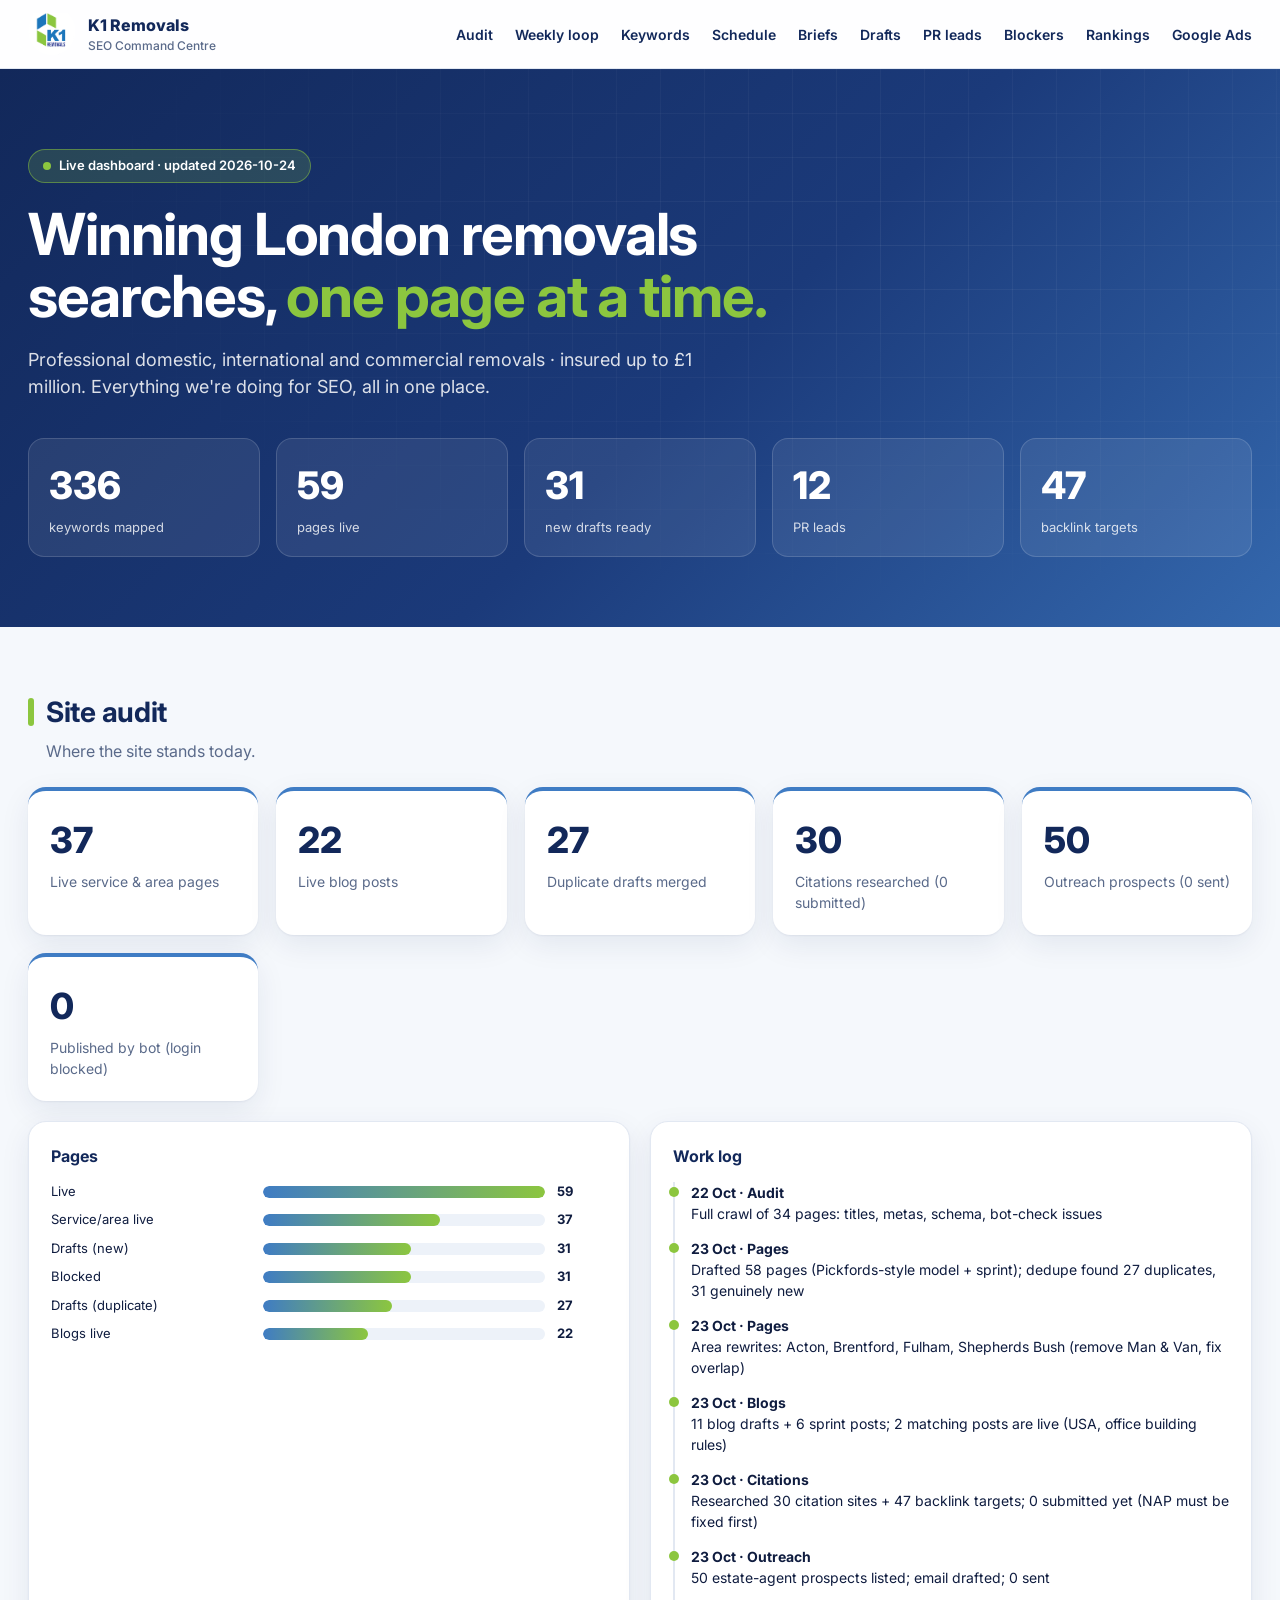
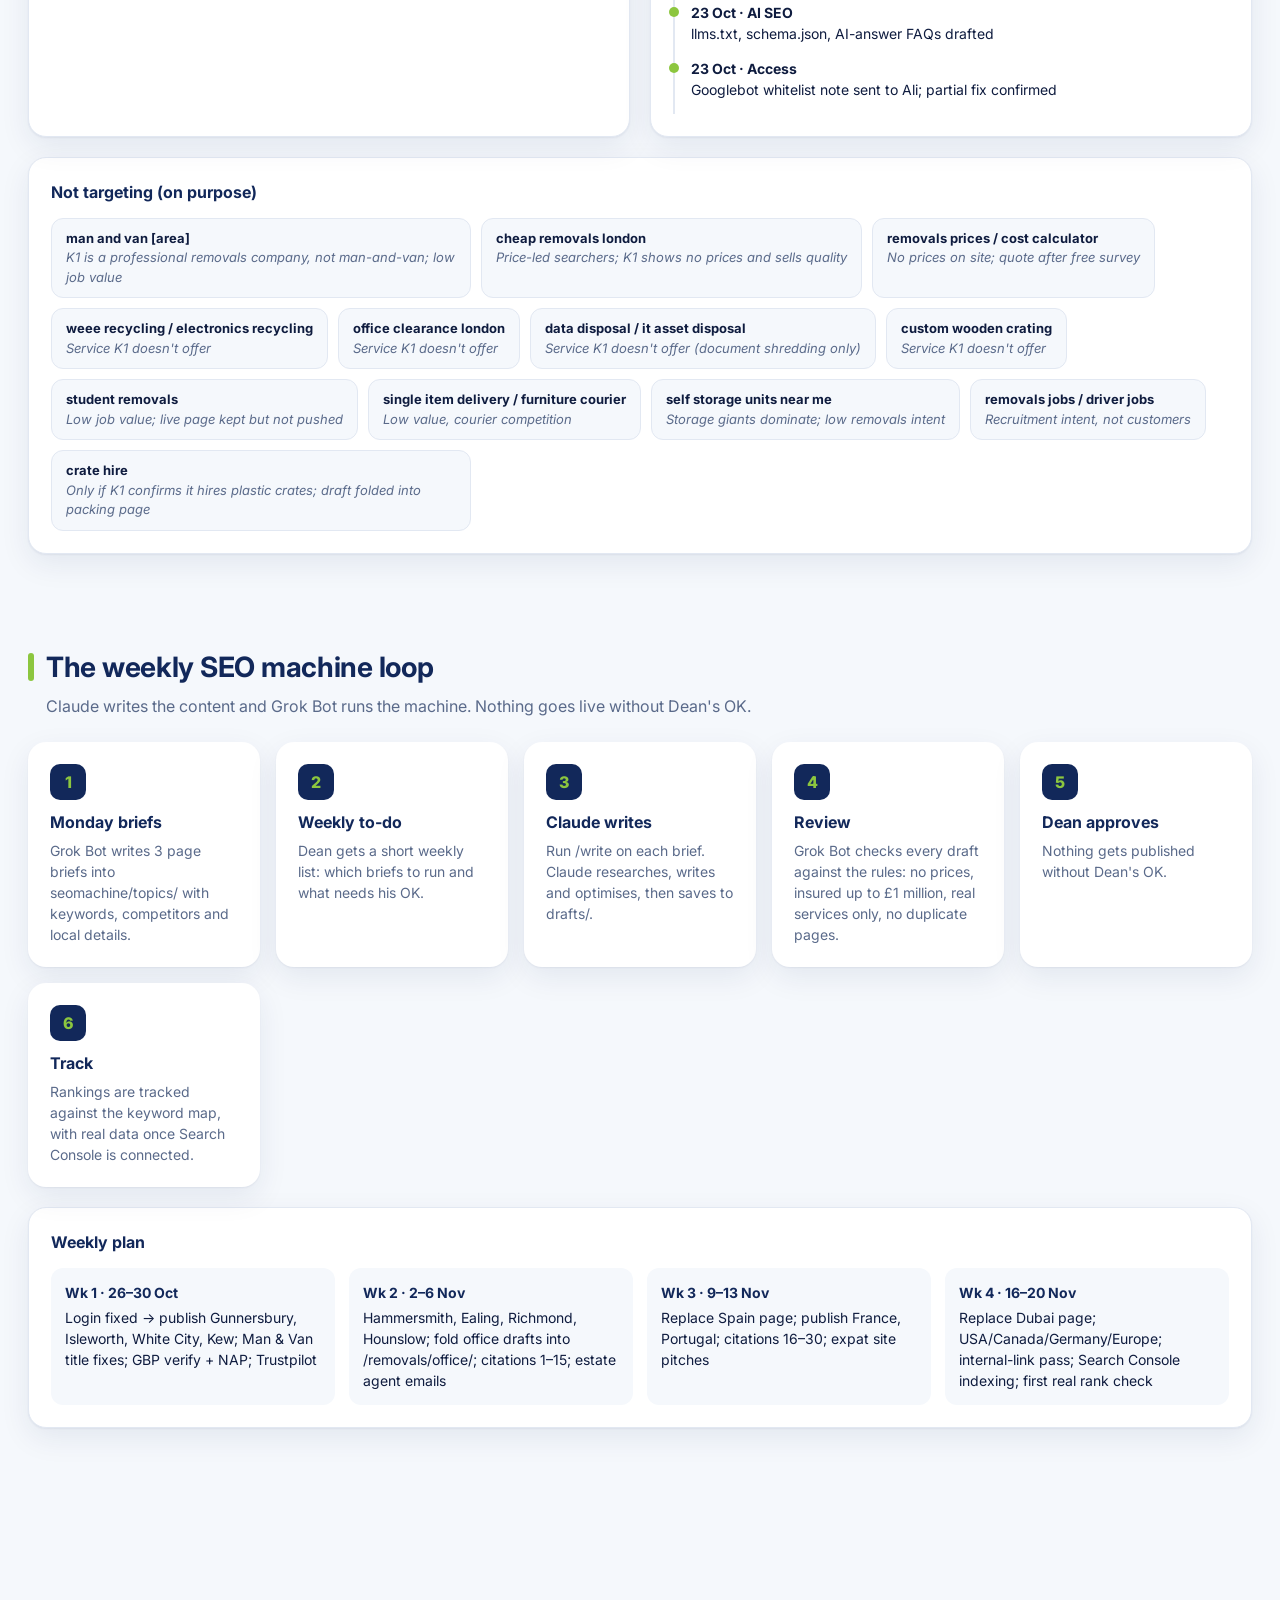
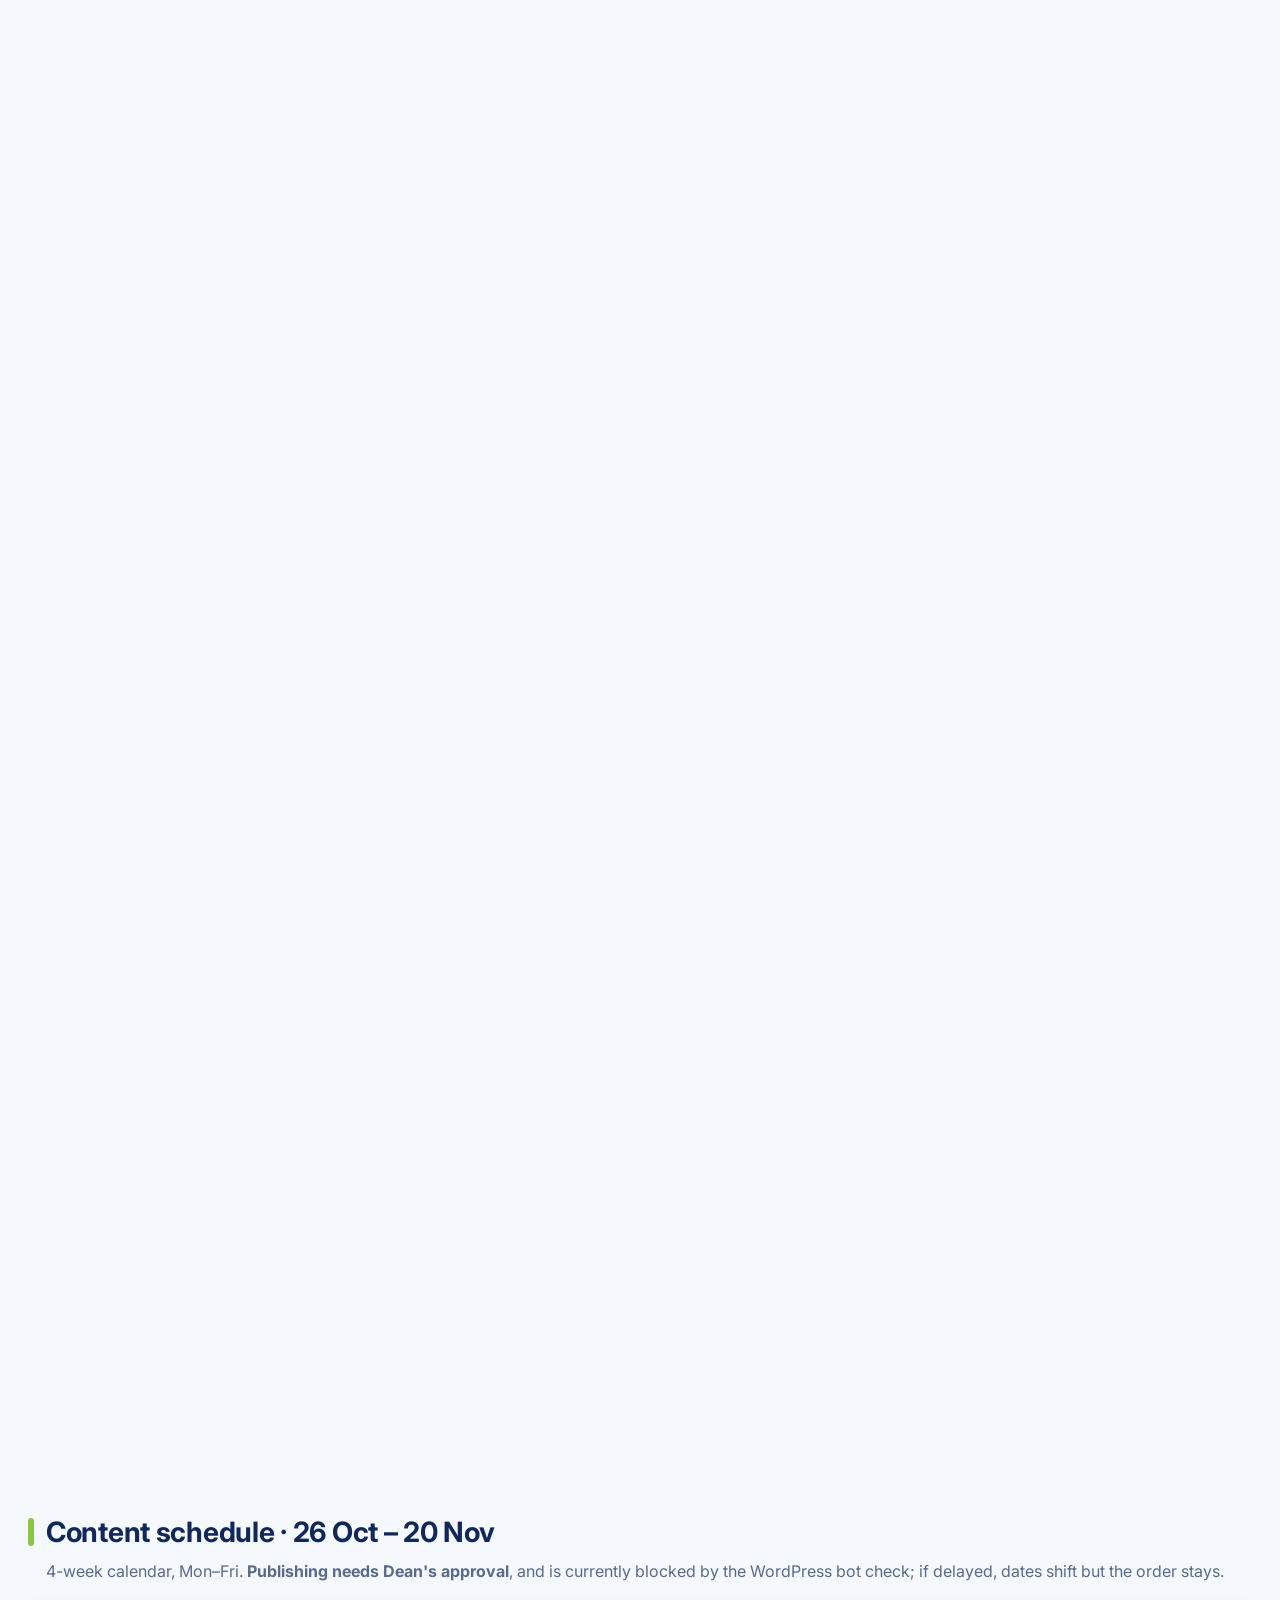
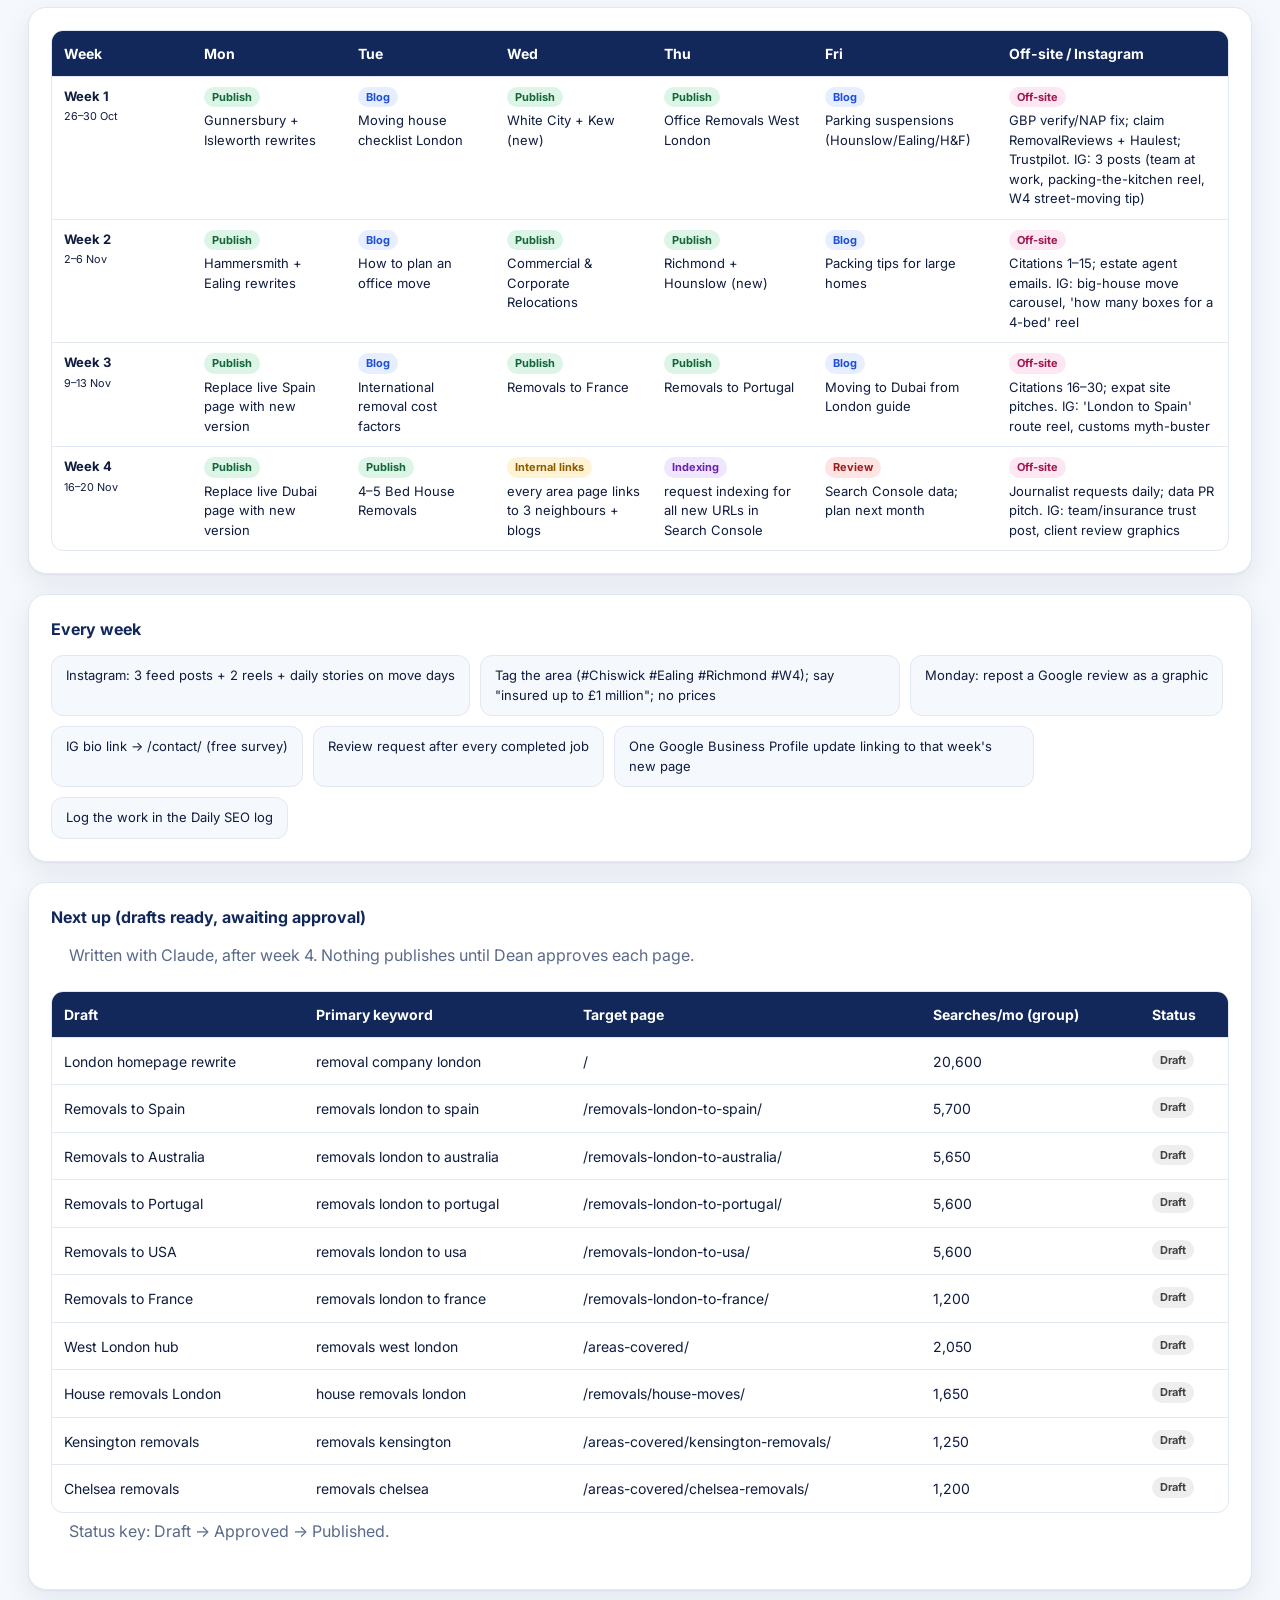
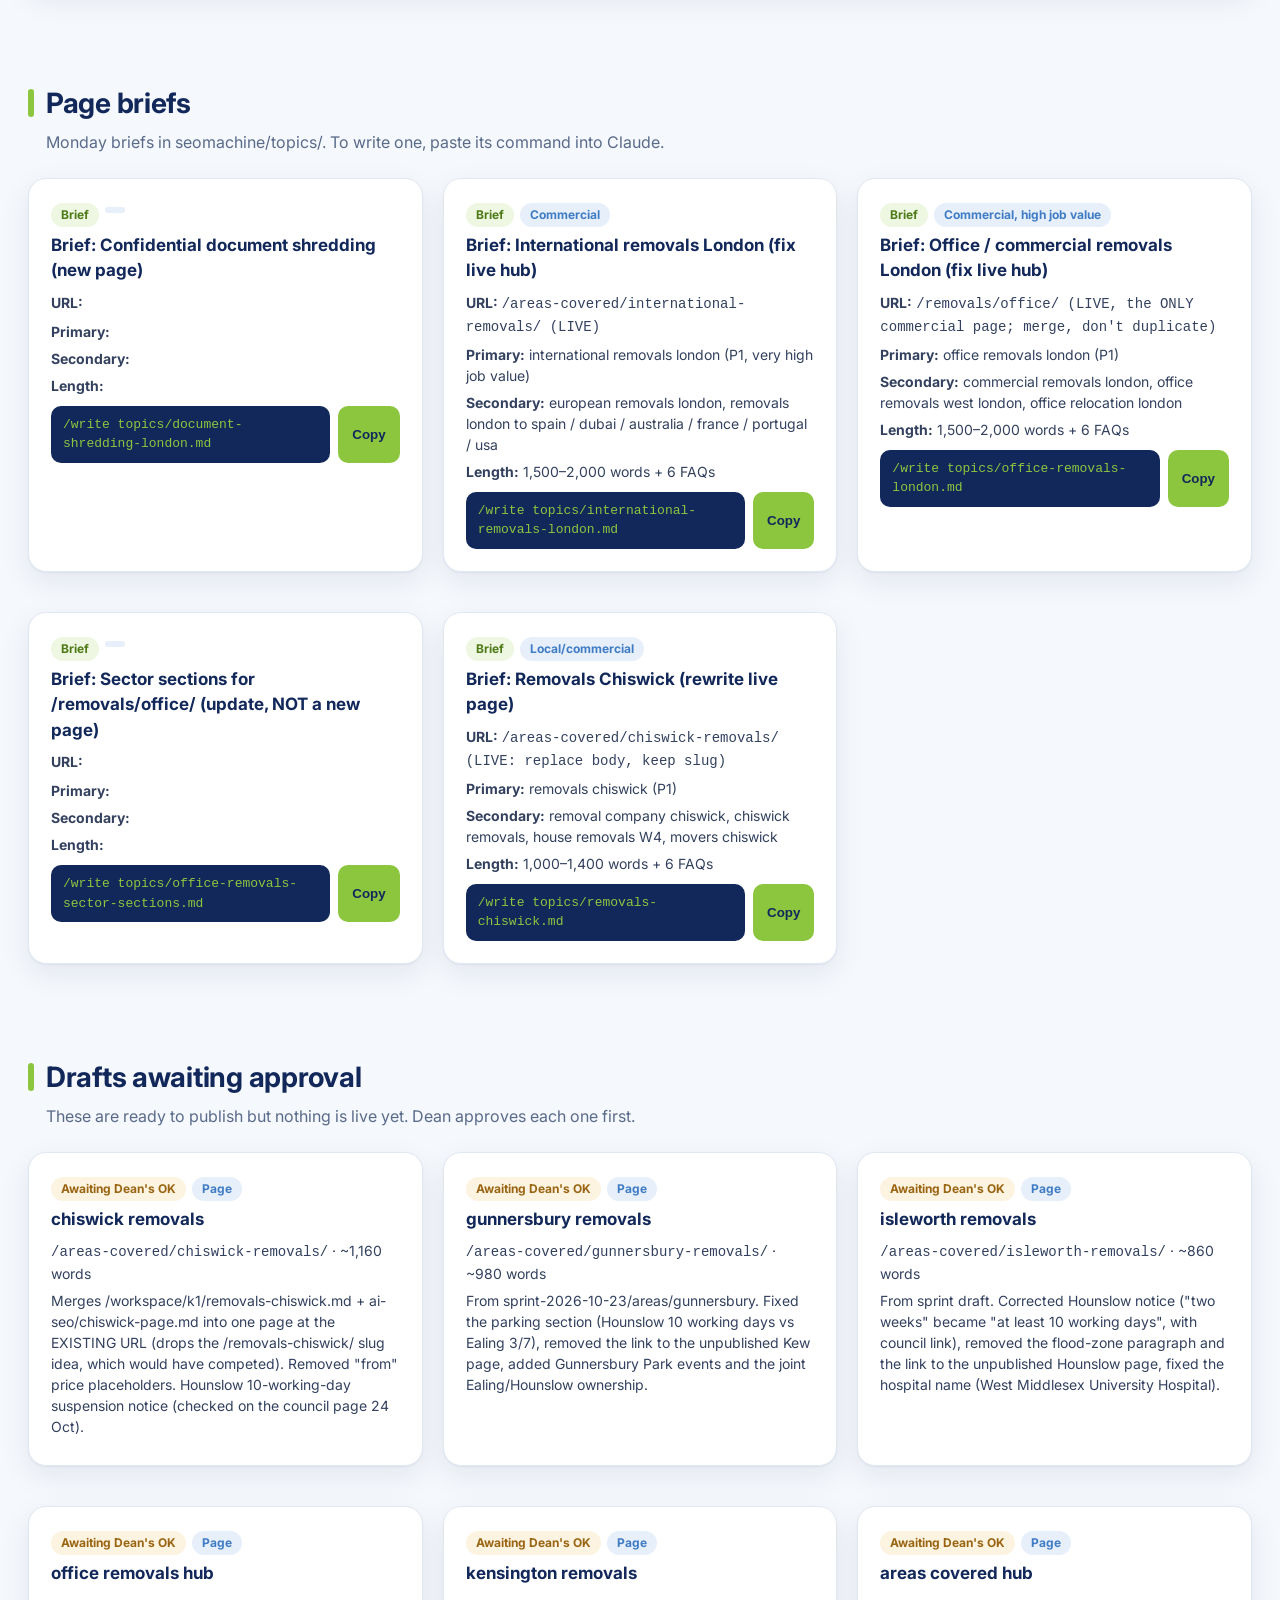
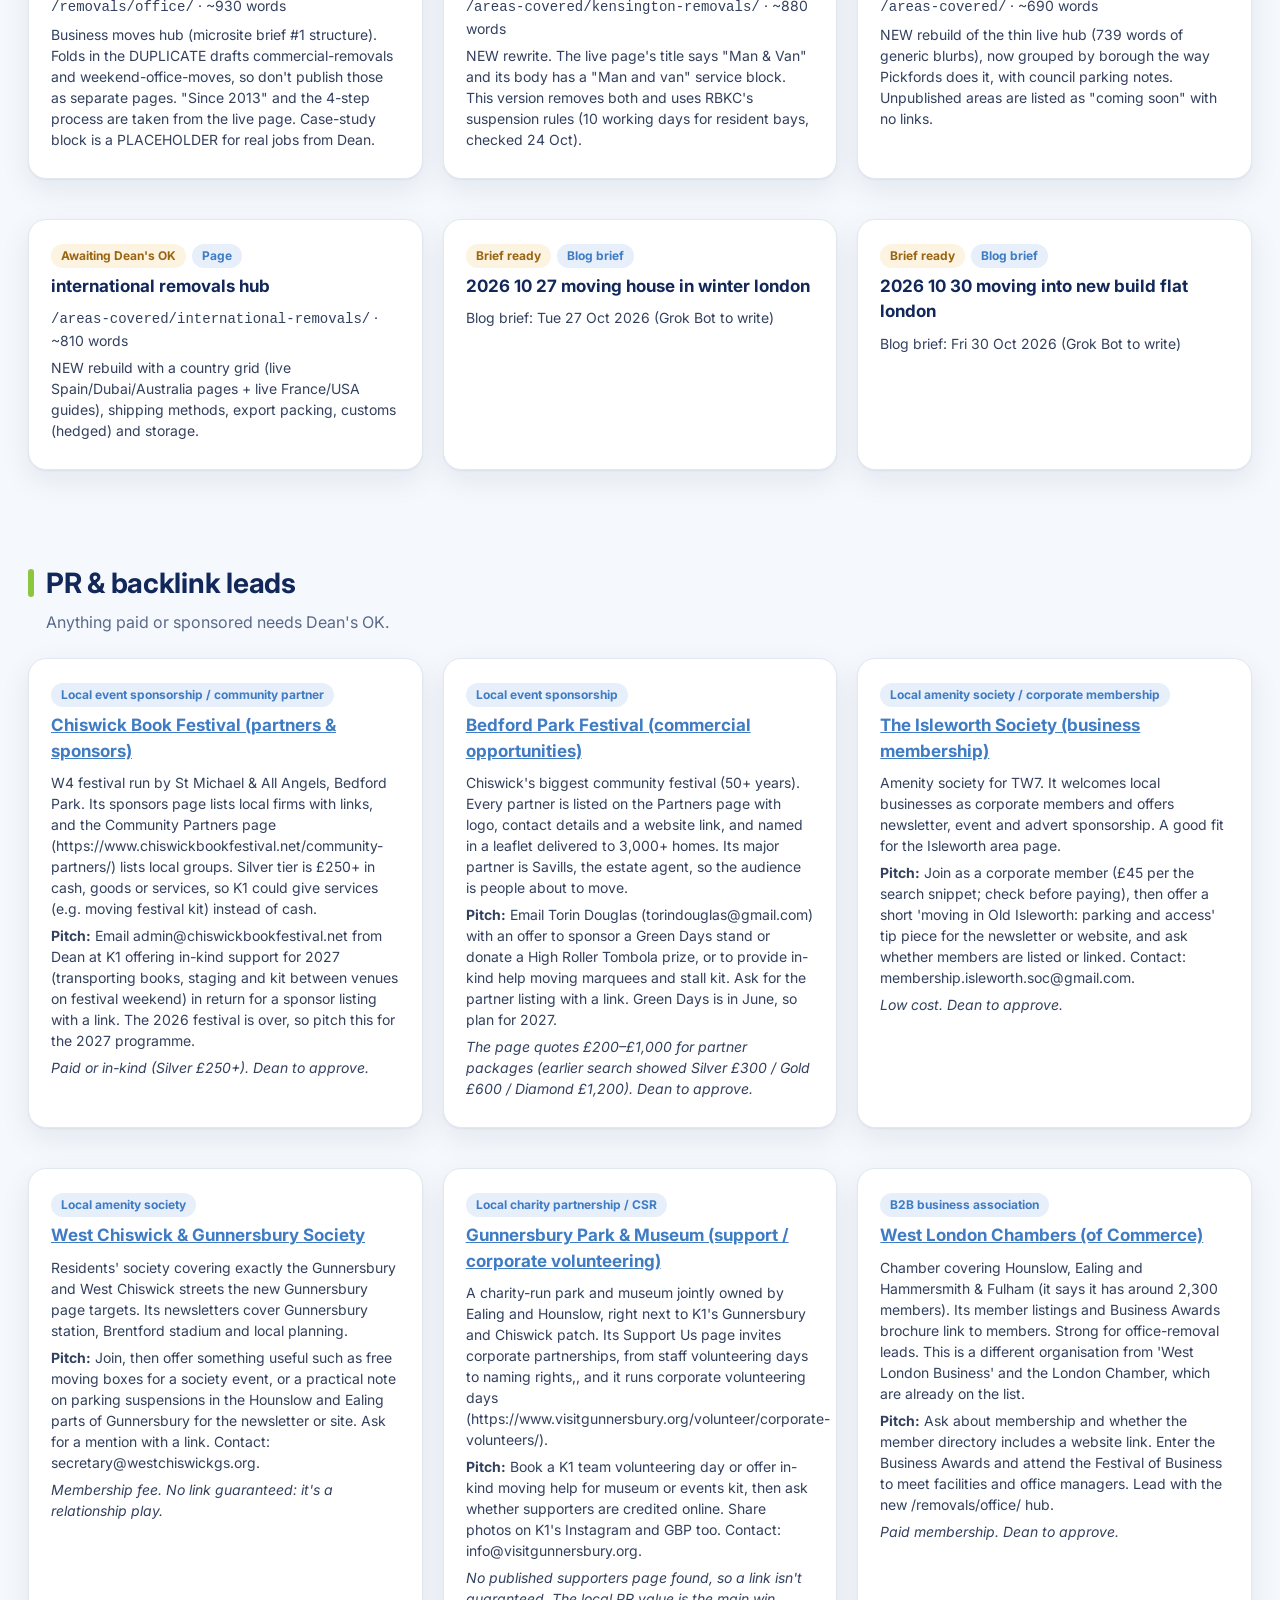
==== index.html @ 854b55f5 "Add 4-week content schedule and next-up drafts" ====
<!doctype html><html lang="en"><head><meta charset="utf-8"><meta name="viewport" content="width=device-width,initial-scale=1">
<meta name="robots" content="noindex,nofollow,noarchive"><title>K1 Removals · SEO Command Centre</title>
<link rel="icon" href="assets/k1-logo.png"><link rel="preconnect" href="https://fonts.googleapis.com">
<link href="https://fonts.googleapis.com/css2?family=Inter:wght@400;500;600;700;800&display=swap" rel="stylesheet">
<link rel="stylesheet" href="styles.css"></head><body>
<header class="nav"><div class="wrap navin"><a class="brand" href="#top"><img src="assets/k1-logo.png" alt="K1 Removals"><span>K1 Removals<small>SEO Command Centre</small></span></a>
<button class="burger" aria-label="Menu" onclick="document.body.classList.toggle('open')">☰</button>
<nav id="menu"><a href="#audit">Audit</a><a href="#loop">Weekly loop</a><a href="#keywords">Keywords</a><a href="#schedule">Schedule</a><a href="#briefs">Briefs</a><a href="#drafts">Drafts</a><a href="#pr">PR leads</a><a href="#blockers">Blockers</a><a href="#rankings">Rankings</a><a href="#ads">Google Ads</a></nav></div></header>
<section class="hero" id="top"><div class="wrap"><div class="pill">Live dashboard · updated <span id="upd"></span></div>
<h1>Winning London removals searches, <em>one page at a time.</em></h1>
<p class="lead">Professional domestic, international and commercial removals · insured up to £1 million. Everything we're doing for SEO, all in one place.</p>
<div class="stats" id="heroStats"></div></div><div class="grid-bg"></div></section>
<main>
<section id="audit" class="wrap sec"><h2><span></span>Site audit</h2><p class="sub">Where the site stands today.</p><div class="cards4" id="auditCards"></div>
<div class="two"><div class="panel"><h3>Pages</h3><div id="pagesBars" class="bars"></div></div><div class="panel"><h3>Work log</h3><ul id="worklog" class="timeline"></ul></div></div>
<div class="panel"><h3>Not targeting (on purpose)</h3><div id="notT" class="chips2"></div></div></section>
<section id="loop" class="wrap sec"><h2><span></span>The weekly SEO machine loop</h2><p class="sub">Claude writes the content and Grok Bot runs the machine. Nothing goes live without Dean's OK.</p>
<div class="loop" id="loopSteps"></div><div class="panel"><h3>Weekly plan</h3><div id="plan" class="plan"></div></div></section>
<section id="keywords" class="wrap sec"><h2><span></span>Keyword map · <b id="kwTotal"></b> keywords</h2><p class="sub">Each keyword maps to exactly one page, so there are no duplicates. Monthly searches are real Google data only (UK). Shows — until imported.</p>
<div class="panel"><h3>Keyword lookup · monthly searches</h3><div class="filters"><input id="lk" placeholder="Type any keyword, e.g. removals ealing"><button id="lkBtn" class="btn">Check searches</button></div><div id="lkOut" class="ph"></div></div>
<div class="panel"><h3>Top keywords by monthly searches</h3><div id="volBars"></div><h3>Total monthly searches per group</h3><div id="grpVol"></div></div>
<div class="three"><div class="panel"><h3>By status</h3><div id="donut"></div></div><div class="panel span2"><h3>By group</h3><div id="groupBars" class="bars"></div></div></div>
<div class="panel"><div class="filters"><input id="q" placeholder="Search keywords or pages…"><select id="fg"><option value="">All groups</option></select><select id="fp"><option value="">All priorities</option><option>1</option><option>2</option><option>3</option></select><select id="fs"><option value="">All statuses</option></select><span id="cnt" class="cnt"></span></div>
<div class="tbl"><table><thead><tr><th data-k="keyword">Keyword</th><th data-k="group">Group</th><th data-k="intent">Intent</th><th data-k="page">Target page</th><th data-k="volume">Searches/mo</th><th data-k="trend">12-mo trend</th><th data-k="cpc">CPC</th><th data-k="priority">P</th><th data-k="status">Status</th></tr></thead><tbody id="kwBody"></tbody></table></div></div></section>
<section id="schedule" class="wrap sec"><h2><span></span>Content schedule · 26 Oct – 20 Nov</h2><p class="sub">4-week calendar, Mon–Fri. <b>Publishing needs Dean's approval</b>, and is currently blocked by the WordPress bot check; if delayed, dates shift but the order stays.</p><div class="panel"><div class="tbl" style="max-height:none"><table class="cal"><thead><tr><th>Week</th><th>Mon</th><th>Tue</th><th>Wed</th><th>Thu</th><th>Fri</th><th>Off-site / Instagram</th></tr></thead><tbody><tr><td><b>Week 1</b><br><small>26–30 Oct</small></td><td><span class="ct ct-pub">Publish</span><br>Gunnersbury + Isleworth rewrites</td><td><span class="ct ct-blog">Blog</span><br>Moving house checklist London</td><td><span class="ct ct-pub">Publish</span><br>White City + Kew (new)</td><td><span class="ct ct-pub">Publish</span><br>Office Removals West London</td><td><span class="ct ct-blog">Blog</span><br>Parking suspensions (Hounslow/Ealing/H&amp;F)</td><td><span class="ct ct-ig">Off-site</span><br>GBP verify/NAP fix; claim RemovalReviews + Haulest; Trustpilot. IG: 3 posts (team at work, packing-the-kitchen reel, W4 street-moving tip)</td></tr><tr><td><b>Week 2</b><br><small>2–6 Nov</small></td><td><span class="ct ct-pub">Publish</span><br>Hammersmith + Ealing rewrites</td><td><span class="ct ct-blog">Blog</span><br>How to plan an office move</td><td><span class="ct ct-pub">Publish</span><br>Commercial &amp; Corporate Relocations</td><td><span class="ct ct-pub">Publish</span><br>Richmond + Hounslow (new)</td><td><span class="ct ct-blog">Blog</span><br>Packing tips for large homes</td><td><span class="ct ct-ig">Off-site</span><br>Citations 1–15; estate agent emails. IG: big-house move carousel, &#x27;how many boxes for a 4-bed&#x27; reel</td></tr><tr><td><b>Week 3</b><br><small>9–13 Nov</small></td><td><span class="ct ct-pub">Publish</span><br>Replace live Spain page with new version</td><td><span class="ct ct-blog">Blog</span><br>International removal cost factors</td><td><span class="ct ct-pub">Publish</span><br>Removals to France</td><td><span class="ct ct-pub">Publish</span><br>Removals to Portugal</td><td><span class="ct ct-blog">Blog</span><br>Moving to Dubai from London guide</td><td><span class="ct ct-ig">Off-site</span><br>Citations 16–30; expat site pitches. IG: &#x27;London to Spain&#x27; route reel, customs myth-buster</td></tr><tr><td><b>Week 4</b><br><small>16–20 Nov</small></td><td><span class="ct ct-pub">Publish</span><br>Replace live Dubai page with new version</td><td><span class="ct ct-pub">Publish</span><br>4–5 Bed House Removals</td><td><span class="ct ct-link">Internal links</span><br>every area page links to 3 neighbours + blogs</td><td><span class="ct ct-idx">Indexing</span><br>request indexing for all new URLs in Search Console</td><td><span class="ct ct-rev">Review</span><br>Search Console data; plan next month</td><td><span class="ct ct-ig">Off-site</span><br>Journalist requests daily; data PR pitch. IG: team/insurance trust post, client review graphics</td></tr></tbody></table></div></div><div class="panel"><h3>Every week</h3><div class="chips2"><div>Instagram: 3 feed posts + 2 reels + daily stories on move days</div><div>Tag the area (#Chiswick #Ealing #Richmond #W4); say "insured up to £1 million"; no prices</div><div>Monday: repost a Google review as a graphic</div><div>IG bio link → /contact/ (free survey)</div><div>Review request after every completed job</div><div>One Google Business Profile update linking to that week's new page</div><div>Log the work in the Daily SEO log</div></div></div><div class="panel"><h3>Next up (drafts ready, awaiting approval)</h3><p class="sub">Written with Claude, after week 4. Nothing publishes until Dean approves each page.</p><div class="tbl" style="max-height:none"><table><thead><tr><th>Draft</th><th>Primary keyword</th><th>Target page</th><th>Searches/mo (group)</th><th>Status</th></tr></thead><tbody><tr><td>London homepage rewrite</td><td>removal company london</td><td>/</td><td>20,600</td><td><span class="ct ct-draft">Draft</span></td></tr><tr><td>Removals to Spain</td><td>removals london to spain</td><td>/removals-london-to-spain/</td><td>5,700</td><td><span class="ct ct-draft">Draft</span></td></tr><tr><td>Removals to Australia</td><td>removals london to australia</td><td>/removals-london-to-australia/</td><td>5,650</td><td><span class="ct ct-draft">Draft</span></td></tr><tr><td>Removals to Portugal</td><td>removals london to portugal</td><td>/removals-london-to-portugal/</td><td>5,600</td><td><span class="ct ct-draft">Draft</span></td></tr><tr><td>Removals to USA</td><td>removals london to usa</td><td>/removals-london-to-usa/</td><td>5,600</td><td><span class="ct ct-draft">Draft</span></td></tr><tr><td>Removals to France</td><td>removals london to france</td><td>/removals-london-to-france/</td><td>1,200</td><td><span class="ct ct-draft">Draft</span></td></tr><tr><td>West London hub</td><td>removals west london</td><td>/areas-covered/</td><td>2,050</td><td><span class="ct ct-draft">Draft</span></td></tr><tr><td>House removals London</td><td>house removals london</td><td>/removals/house-moves/</td><td>1,650</td><td><span class="ct ct-draft">Draft</span></td></tr><tr><td>Kensington removals</td><td>removals kensington</td><td>/areas-covered/kensington-removals/</td><td>1,250</td><td><span class="ct ct-draft">Draft</span></td></tr><tr><td>Chelsea removals</td><td>removals chelsea</td><td>/areas-covered/chelsea-removals/</td><td>1,200</td><td><span class="ct ct-draft">Draft</span></td></tr></tbody></table></div><p class="sub">Status key: Draft → Approved → Published.</p></div></section>
<section id="briefs" class="wrap sec"><h2><span></span>Page briefs</h2><p class="sub">Monday briefs in seomachine/topics/. To write one, paste its command into Claude.</p><div class="cards" id="briefCards"></div></section>
<section id="drafts" class="wrap sec"><h2><span></span>Drafts awaiting approval</h2><p class="sub">These are ready to publish but nothing is live yet. Dean approves each one first.</p><div class="cards" id="draftCards"></div></section>
<section id="pr" class="wrap sec"><h2><span></span>PR &amp; backlink leads</h2><p class="sub">Anything paid or sponsored needs Dean's OK.</p><div class="cards" id="prCards"></div></section>
<section id="blockers" class="wrap sec"><h2><span></span>Blockers</h2><div class="cards" id="blockCards"></div></section>
<section id="rankings" class="wrap sec"><h2><span></span>Ranking tracking</h2><p class="sub" id="rankNote"></p>
<div class="panel"><div class="tbl"><table><thead><tr><th>Keyword</th><th>Group</th><th>Position</th><th>Target</th><th>Next action</th></tr></thead><tbody id="rankBody"></tbody></table></div></div></section>
</main><footer><div class="wrap">K1 Removals · internal SEO dashboard · not indexed · data from <code>data.json</code></div></footer>
<script src="config.js"></script><script src="app.js"></script><section id="ads" class="wrap sec"><h2><span></span>Google Ads · draft campaign</h2><p class="sub">Draft only, nothing is live. All paused until Dean approves. Budget split: House areas 35% · Office 25% · International 25% · UK routes 10% · Shredding 5%. Tracking: calls from ads, website calls, quote form, mobile call taps.</p><div class="cards" id="adCards"></div><p class="sub" id="adNeg"></p></section>
<script>fetch("ads.json").then(r=>r.json()).then(d=>{const e=t=>t.replace(/[&<>]/g,c=>({"&":"&amp;","<":"&lt;",">":"&gt;"}[c]));document.getElementById("adCards").innerHTML=d.groups.map(g=>`<div class="card"><h3>${e(g.name)}</h3><p><a href="${g.url}" target="_blank" rel="noopener">${e(g.url.replace("https://k1removals.com",""))}</a></p><p><b>${g.keywords.length*2} keywords</b> (exact + phrase): ${e(g.keywords.join(", "))}</p><p><b>Headlines:</b> ${e(g.headlines.join(" · "))}</p><p><b>Descriptions:</b><br>${g.descriptions.map(e).join("<br>")}</p></div>`).join("");document.getElementById("adNeg").innerHTML="<b>Negative keywords:</b> "+e(d.negatives.join(", "))})</script>
</body></html>
---- styles.css ----
:root{--navy:#12285A;--navy2:#1B3A7A;--green:#8CC63F;--blue:#3F7CC4;--ink:#0F1C3F;--mute:#5A6A8A;--line:#E2E8F2;--bg:#F5F8FC;--red:#D14343;--amber:#D9922E;--sh:0 1px 2px rgba(18,40,90,.06),0 10px 30px rgba(18,40,90,.08)}
*{box-sizing:border-box}html{scroll-behavior:smooth;scroll-padding-top:80px}body{margin:0;font-family:Inter,system-ui,sans-serif;color:var(--ink);background:var(--bg);line-height:1.5}
.wrap{max-width:1320px;margin:0 auto;padding:0 28px}a{color:var(--blue)}
.nav{position:sticky;top:0;z-index:50;background:rgba(255,255,255,.85);backdrop-filter:blur(14px);border-bottom:1px solid var(--line)}
.navin{display:flex;align-items:center;justify-content:space-between;height:68px}.brand{display:flex;gap:12px;align-items:center;text-decoration:none;color:var(--navy);font-weight:800}
.brand img{height:42px}.brand small{display:block;font-weight:500;color:var(--mute);font-size:12px}nav a{margin-left:22px;text-decoration:none;color:var(--navy);font-weight:600;font-size:14px;position:relative}
nav a:after{content:"";position:absolute;left:0;bottom:-6px;height:2px;width:0;background:var(--green);transition:.3s}nav a:hover:after{width:100%}.burger{display:none;border:0;background:none;font-size:26px;color:var(--navy)}
.hero{position:relative;overflow:hidden;background:linear-gradient(135deg,var(--navy) 0%,var(--navy2) 55%,var(--blue) 120%);color:#fff;padding:80px 0 70px}
.grid-bg{position:absolute;inset:0;background-image:linear-gradient(rgba(255,255,255,.06) 1px,transparent 1px),linear-gradient(90deg,rgba(255,255,255,.06) 1px,transparent 1px);background-size:44px 44px;mask-image:radial-gradient(ellipse at 70% 30%,#000,transparent 70%);pointer-events:none}
.hero .wrap{position:relative;z-index:1}.pill{display:inline-block;padding:6px 14px;border-radius:99px;background:rgba(140,198,63,.18);border:1px solid rgba(140,198,63,.5);font-size:13px;font-weight:600}
.pill:before{content:"";display:inline-block;width:8px;height:8px;border-radius:50%;background:var(--green);margin-right:8px;animation:pulse 1.6s infinite}@keyframes pulse{50%{opacity:.3}}
h1{font-size:clamp(32px,5vw,58px);line-height:1.08;margin:20px 0 14px;max-width:900px;letter-spacing:-.02em}h1 em{font-style:normal;color:var(--green)}.lead{font-size:18px;opacity:.85;max-width:700px}
.stats{display:grid;grid-template-columns:repeat(auto-fit,minmax(170px,1fr));gap:16px;margin-top:38px}.stat{background:rgba(255,255,255,.08);border:1px solid rgba(255,255,255,.15);border-radius:16px;padding:18px 20px;transition:.3s}
.stat:hover{transform:translateY(-4px);background:rgba(255,255,255,.14)}.stat b{display:block;font-size:38px;font-weight:800}.stat span{font-size:13px;opacity:.8}
.sec{padding:64px 28px 8px}h2{font-size:28px;color:var(--navy);margin:0;display:flex;align-items:center;gap:12px;letter-spacing:-.01em}h2>span{width:6px;height:28px;background:var(--green);border-radius:3px}
.sub{color:var(--mute);margin:6px 0 24px 18px}h3{margin:0 0 14px;color:var(--navy);font-size:16px}
.panel,.card{background:#fff;border:1px solid var(--line);border-radius:18px;padding:22px;box-shadow:var(--sh);margin-bottom:20px;transition:transform .25s,box-shadow .25s}
.card:hover,.kc:hover{transform:translateY(-5px);box-shadow:0 18px 40px rgba(18,40,90,.14)}
.cards4{display:grid;grid-template-columns:repeat(auto-fit,minmax(220px,1fr));gap:18px;margin-bottom:20px}.kc{background:#fff;border-radius:18px;padding:22px;box-shadow:var(--sh);border-top:4px solid var(--blue);transition:.25s}
.kc b{font-size:36px;color:var(--navy);font-weight:800}.kc p{margin:4px 0 0;color:var(--mute);font-size:14px}
.two{display:grid;grid-template-columns:1fr 1fr;gap:20px}.three{display:grid;grid-template-columns:1fr 2fr;gap:20px}
.cards{display:grid;grid-template-columns:repeat(auto-fill,minmax(330px,1fr));gap:20px}.card h4{margin:0 0 8px;color:var(--navy);font-size:17px}.card p{margin:6px 0;font-size:14px;color:#33415f}
.tag{display:inline-block;font-size:12px;font-weight:700;padding:3px 10px;border-radius:99px;background:#E7EFFA;color:var(--blue);margin:0 6px 6px 0}.tag.g{background:#EEF7E1;color:#4E7A17}.tag.r{background:#FBEAEA;color:var(--red)}.tag.a{background:#FDF3E1;color:#9a6512}
.bars .row{display:grid;grid-template-columns:200px 1fr 50px;gap:12px;align-items:center;margin:9px 0;font-size:13px}.bar{height:12px;background:#EDF2F9;border-radius:9px;overflow:hidden}
.bar i{display:block;height:100%;width:0;border-radius:9px;background:linear-gradient(90deg,var(--blue),var(--green));transition:width 1.4s cubic-bezier(.2,.8,.2,1)}
.timeline{list-style:none;margin:0;padding:0}.timeline li{border-left:2px solid var(--line);padding:0 0 14px 16px;position:relative;font-size:14px}.timeline li:before{content:"";position:absolute;left:-6px;top:5px;width:10px;height:10px;border-radius:50%;background:var(--green)}
.chips2{display:flex;flex-wrap:wrap;gap:10px}.chips2 div{background:#F5F8FC;border:1px solid var(--line);border-radius:12px;padding:10px 14px;font-size:13px;max-width:420px}
.loop{display:grid;grid-template-columns:repeat(auto-fit,minmax(200px,1fr));gap:16px;margin-bottom:20px;counter-reset:s}.step{background:#fff;border-radius:18px;padding:22px;box-shadow:var(--sh);position:relative;transition:.25s}
.step:hover{transform:translateY(-5px)}.step:before{counter-increment:s;content:counter(s);display:grid;place-items:center;width:36px;height:36px;border-radius:10px;background:var(--navy);color:var(--green);font-weight:800;margin-bottom:10px}.step h4{margin:0 0 6px;color:var(--navy)}.step p{margin:0;font-size:14px;color:var(--mute)}
.plan{display:grid;grid-template-columns:repeat(auto-fit,minmax(230px,1fr));gap:14px}.plan div{background:#F5F8FC;border-radius:12px;padding:14px;font-size:14px}.plan b{color:var(--navy);display:block;margin-bottom:4px}
.filters{display:flex;flex-wrap:wrap;gap:10px;margin-bottom:14px;align-items:center}.filters input,.filters select{padding:11px 14px;border:1px solid var(--line);border-radius:12px;font:inherit;font-size:14px;background:#fff}.filters input{flex:1;min-width:220px}
.filters input:focus,.filters select:focus{outline:2px solid var(--blue)}.cnt{color:var(--mute);font-size:13px}
.tbl{overflow:auto;max-height:620px;border-radius:12px;border:1px solid var(--line)}table{width:100%;border-collapse:collapse;font-size:14px}th{position:sticky;top:0;background:var(--navy);color:#fff;text-align:left;padding:12px;cursor:pointer;white-space:nowrap}
td{padding:10px 12px;border-top:1px solid var(--line)}tr:hover td{background:#F5F9FF}td code{font-size:12px;color:var(--blue)}
.donut{display:flex;gap:20px;align-items:center;flex-wrap:wrap}.donut svg circle{transition:stroke-dashoffset 1.5s cubic-bezier(.2,.8,.2,1)}.legend div{font-size:13px;margin:6px 0}.legend i{display:inline-block;width:10px;height:10px;border-radius:3px;margin-right:8px}
.cmd{display:flex;gap:8px;margin-top:10px}.cmd code{flex:1;background:var(--navy);color:var(--green);padding:9px 12px;border-radius:10px;font-size:13px;overflow:auto}.cmd button{border:0;background:var(--green);color:var(--navy);font-weight:700;border-radius:10px;padding:0 14px;cursor:pointer}
.ph{color:var(--mute);font-style:italic}.reveal{opacity:0;transform:translateY(24px);transition:opacity .7s,transform .7s}.reveal.in{opacity:1;transform:none}
footer{margin-top:60px;padding:30px 0;background:var(--navy);color:#c9d3ea;font-size:13px}
@media(max-width:900px){.two,.three{grid-template-columns:1fr}nav{display:none;position:absolute;top:68px;left:0;right:0;background:#fff;padding:12px 20px;border-bottom:1px solid var(--line)}body.open nav{display:block}nav a{display:block;margin:10px 0}.burger{display:block}.bars .row{grid-template-columns:120px 1fr 40px}.cards{grid-template-columns:1fr}.wrap{padding:0 16px}.sec{padding:48px 16px 4px}}
.btn{padding:10px 18px;border:0;border-radius:10px;background:#12285A;color:#fff;font-weight:700;cursor:pointer}#lkOut{margin-top:10px;line-height:1.7}

.cal td{vertical-align:top;font-size:13px;min-width:140px}.ct{display:inline-block;font-size:11px;font-weight:700;padding:2px 8px;border-radius:999px;margin-bottom:4px;background:#E8EEF7;color:#0B2545}.ct-pub{background:#DCF5E6;color:#14653A}.ct-blog{background:#E6EEFF;color:#1D4ED8}.ct-link{background:#FFF3D6;color:#8A5A00}.ct-idx{background:#F1E6FF;color:#6B21A8}.ct-rev{background:#FFE4E4;color:#9B1C1C}.ct-ig{background:#FCE7F3;color:#9D174D}.ct-draft{background:#EEE;color:#444}
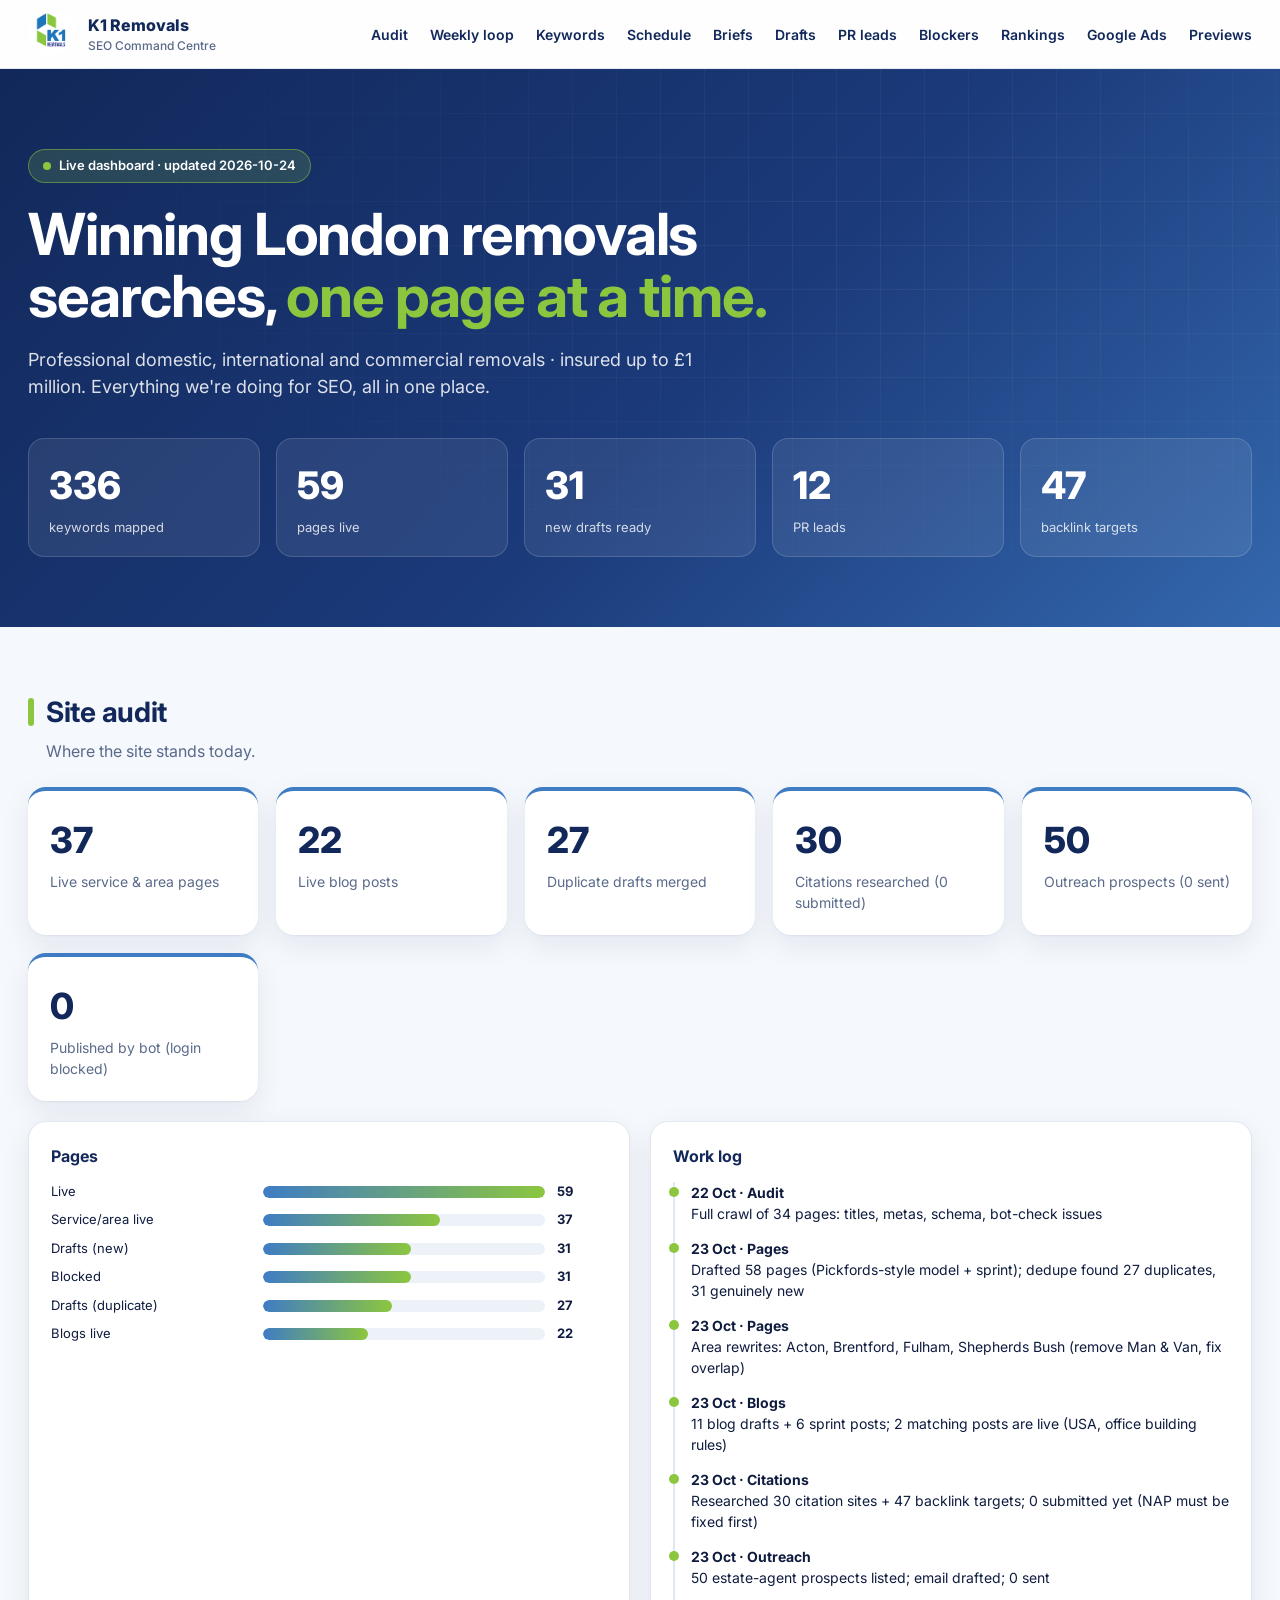
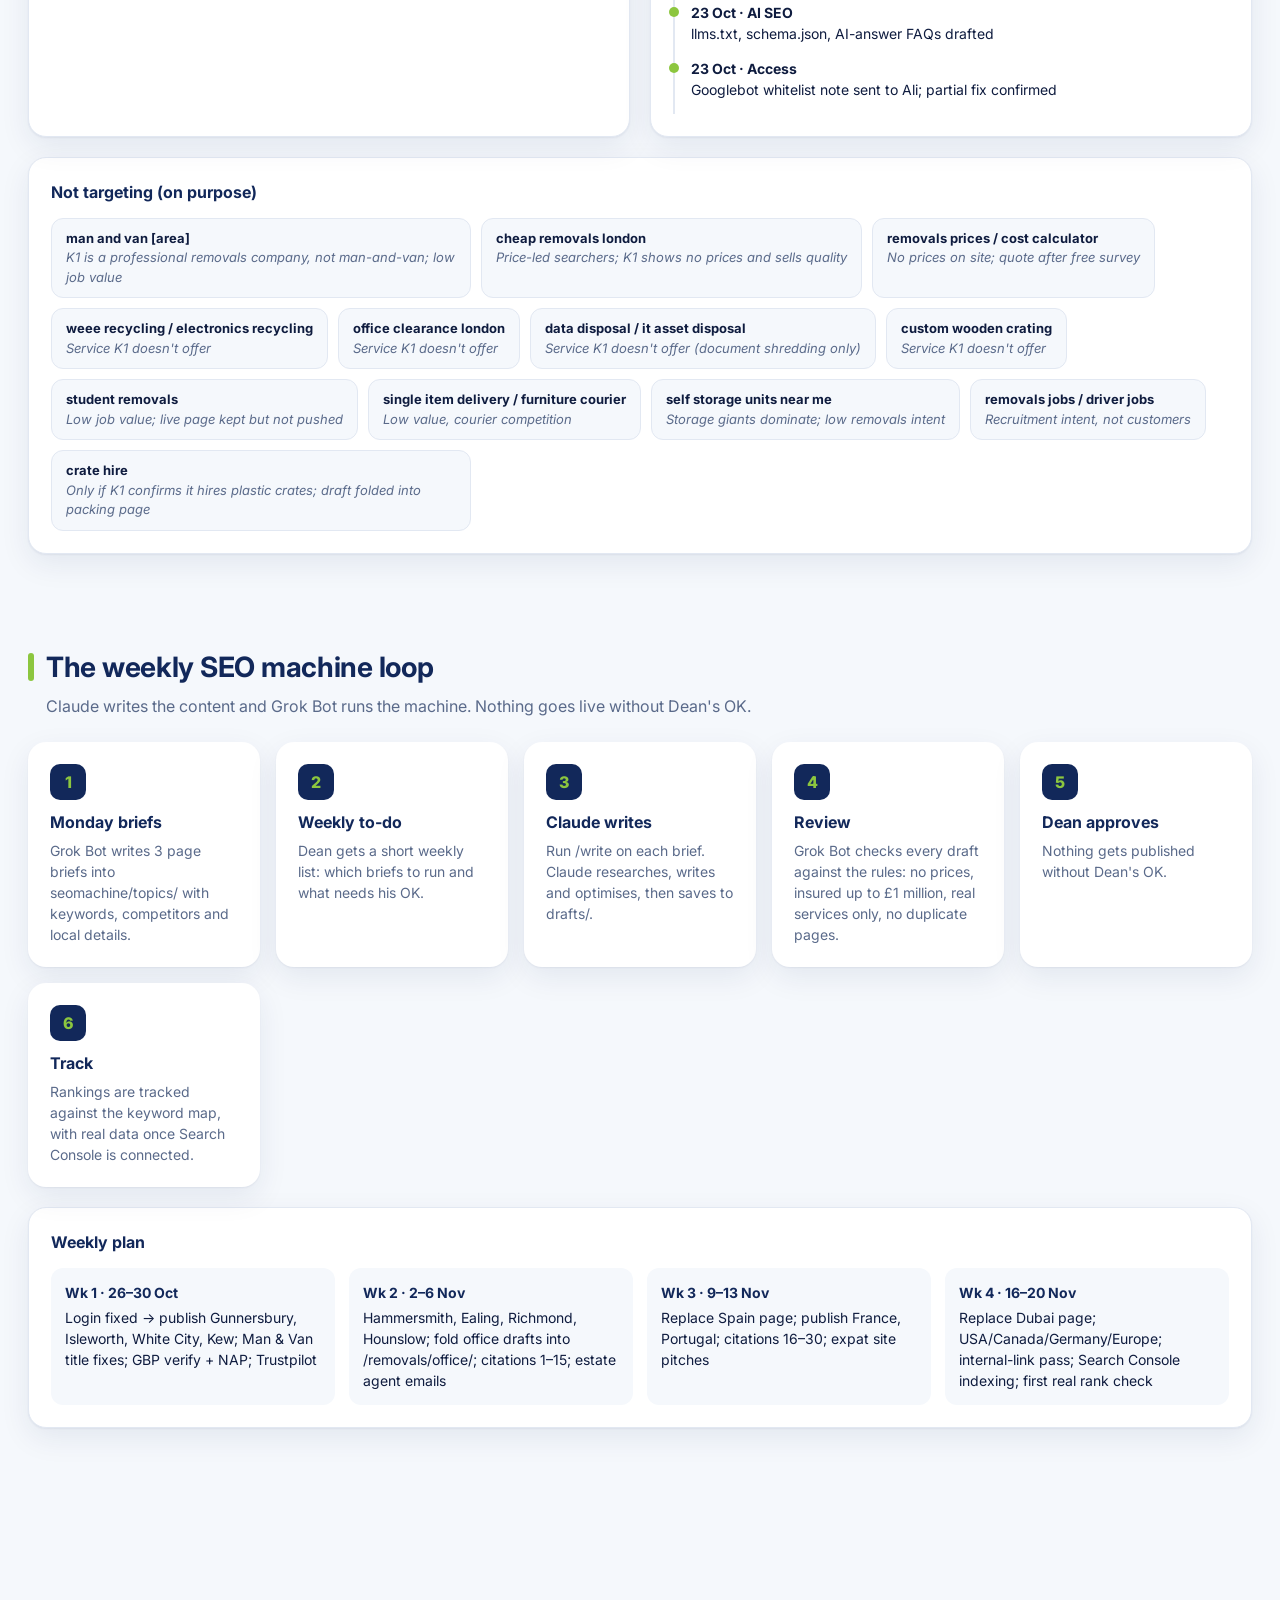
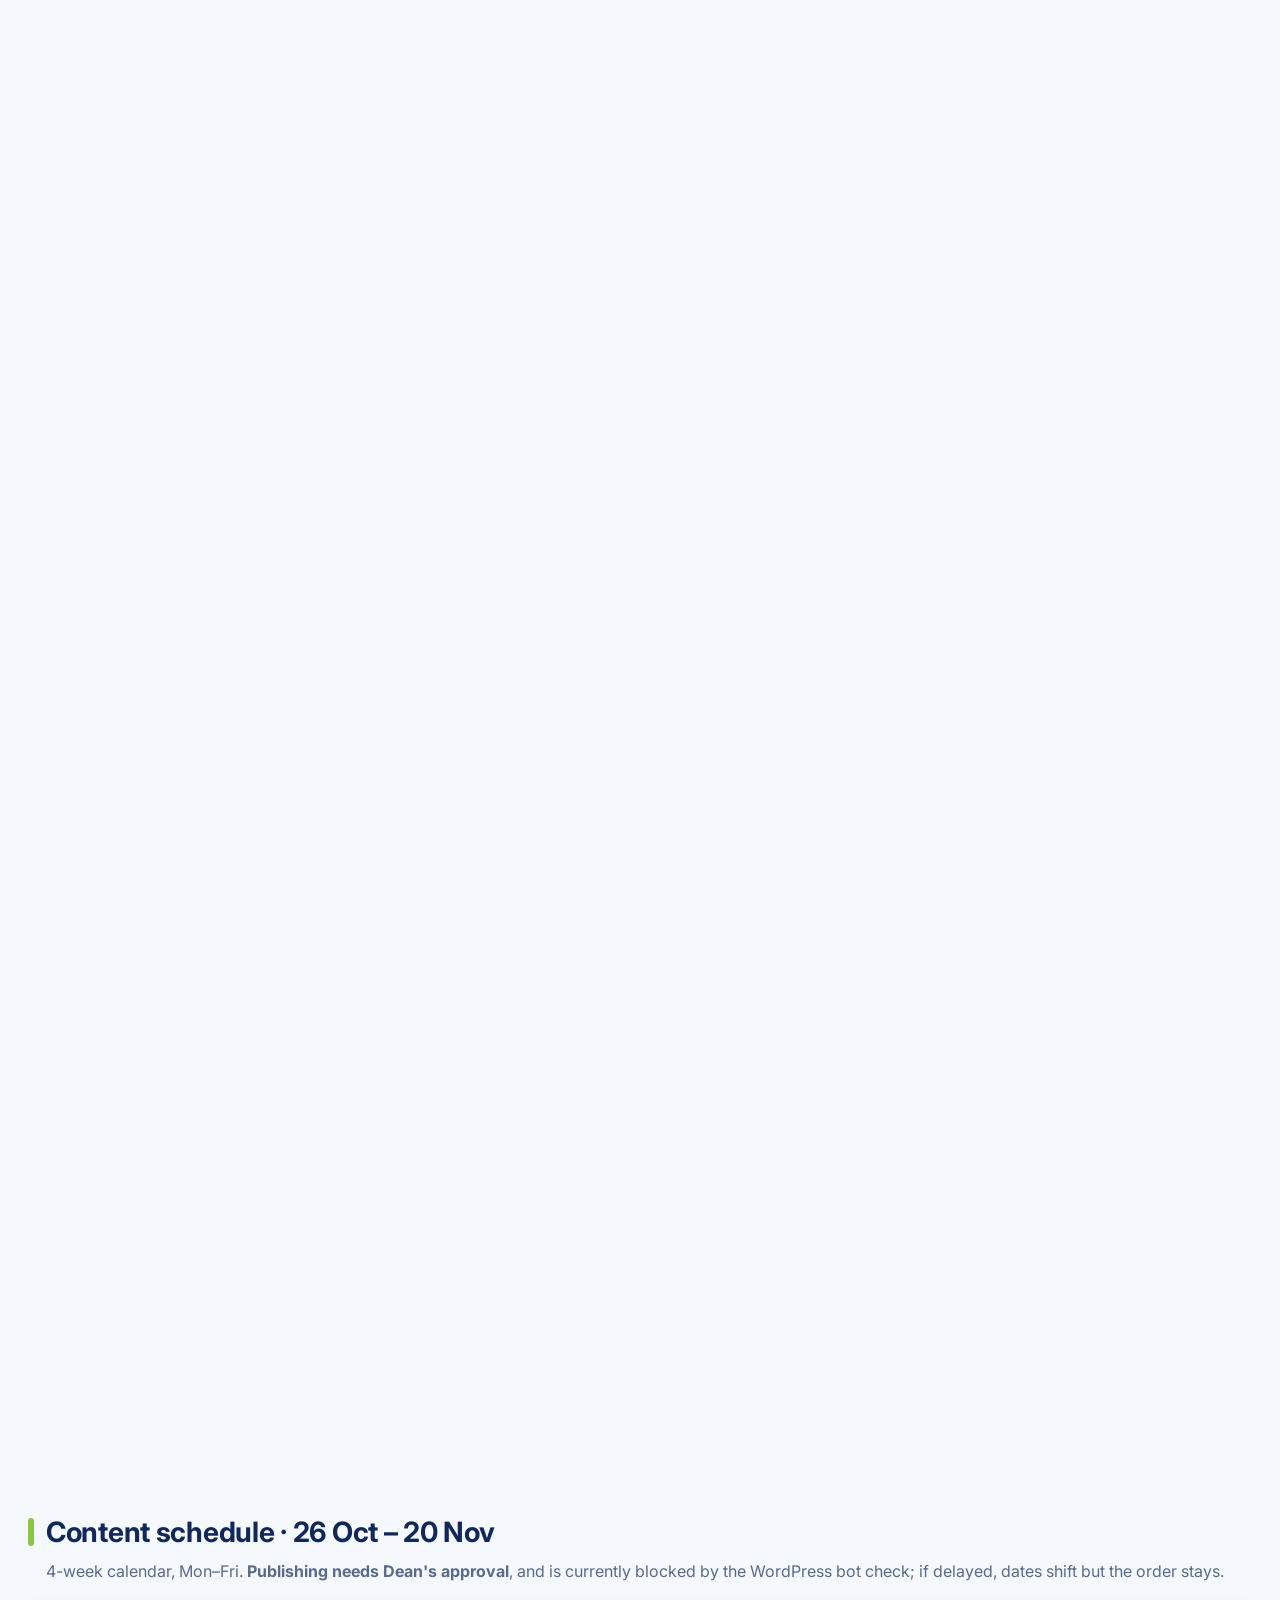
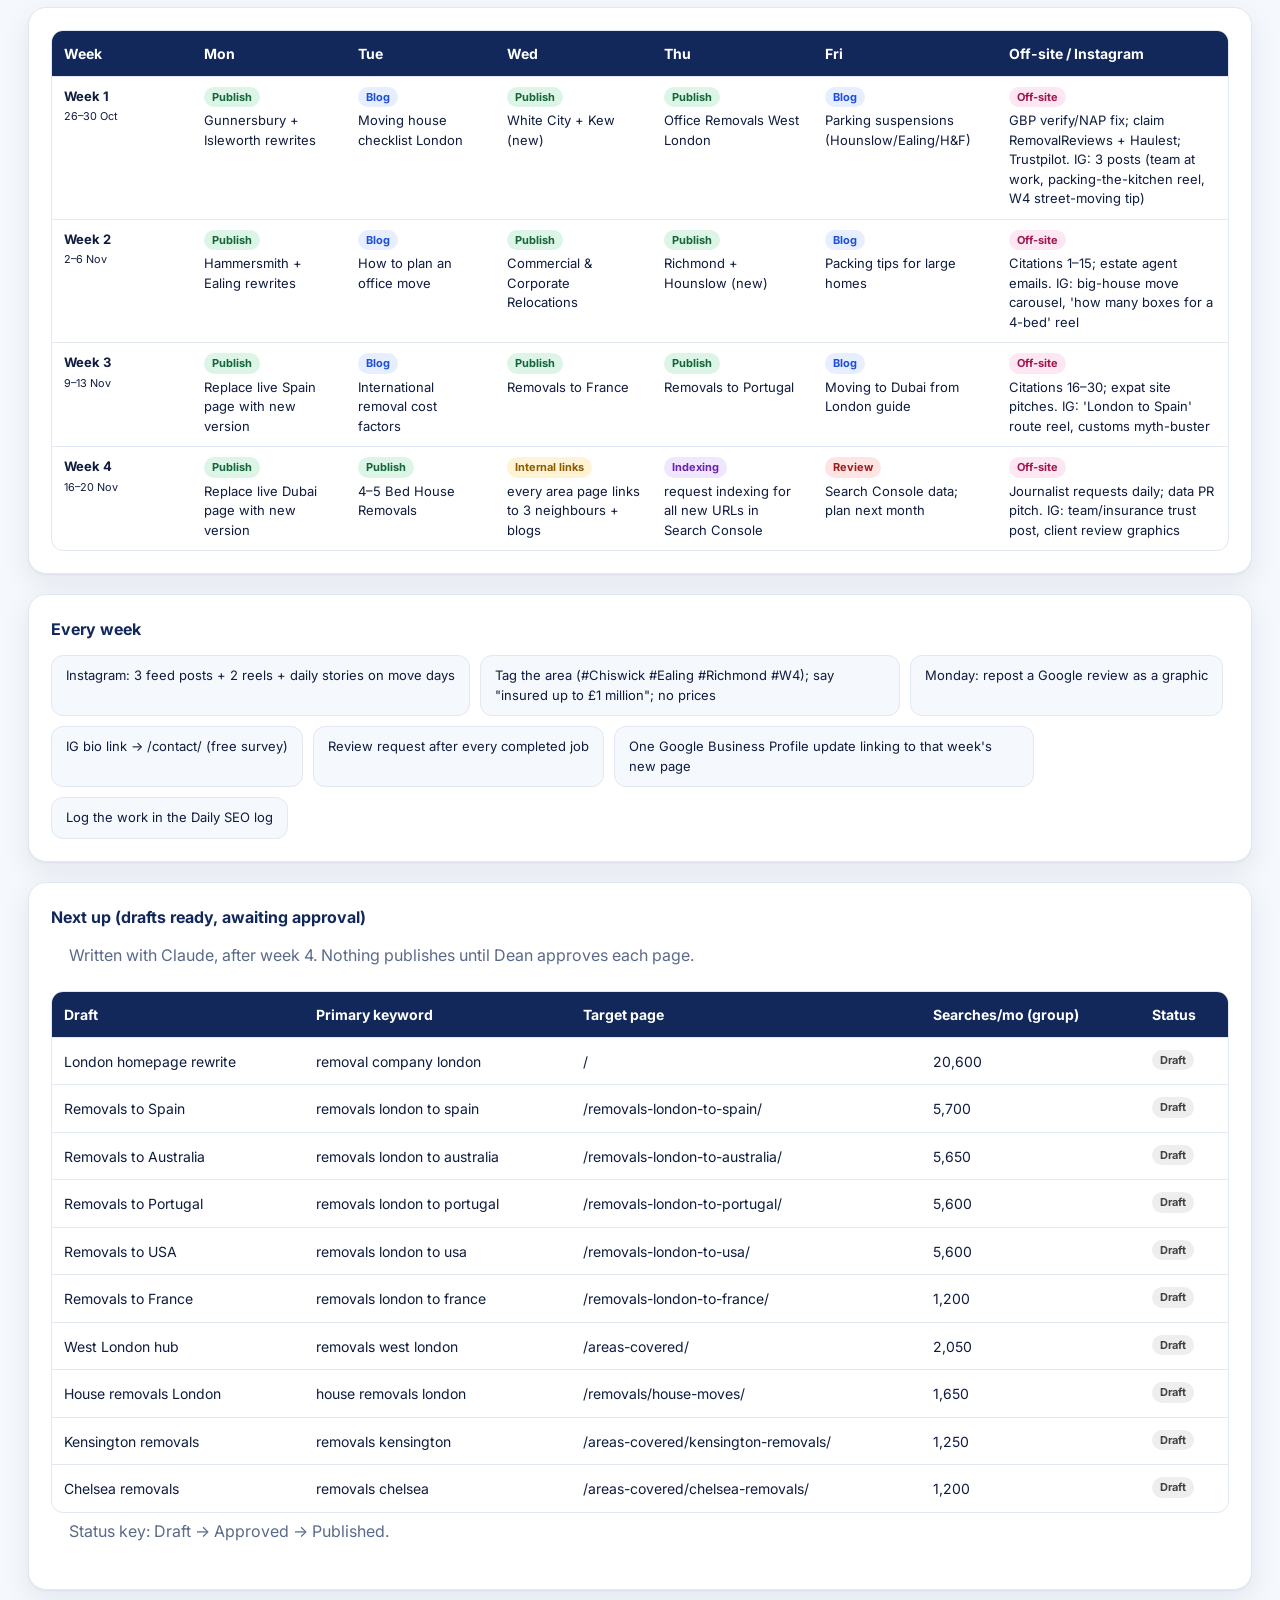
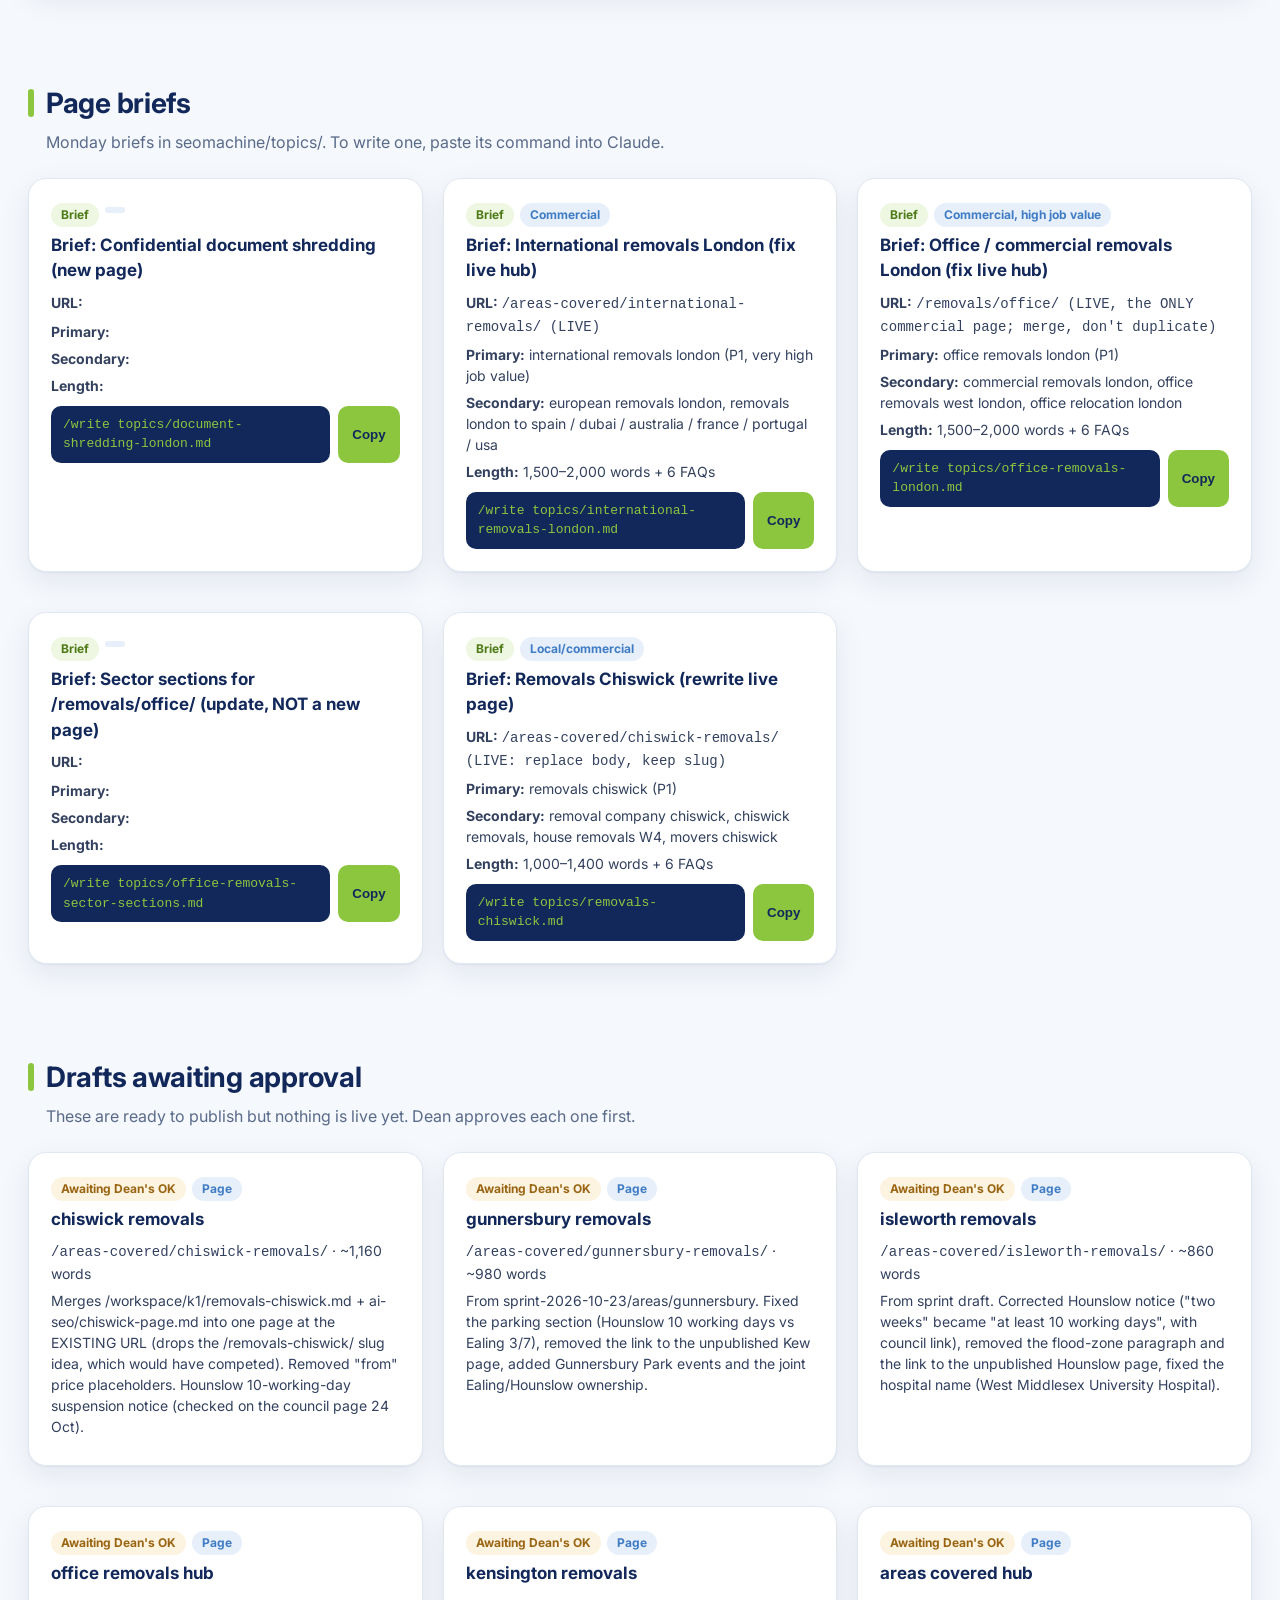
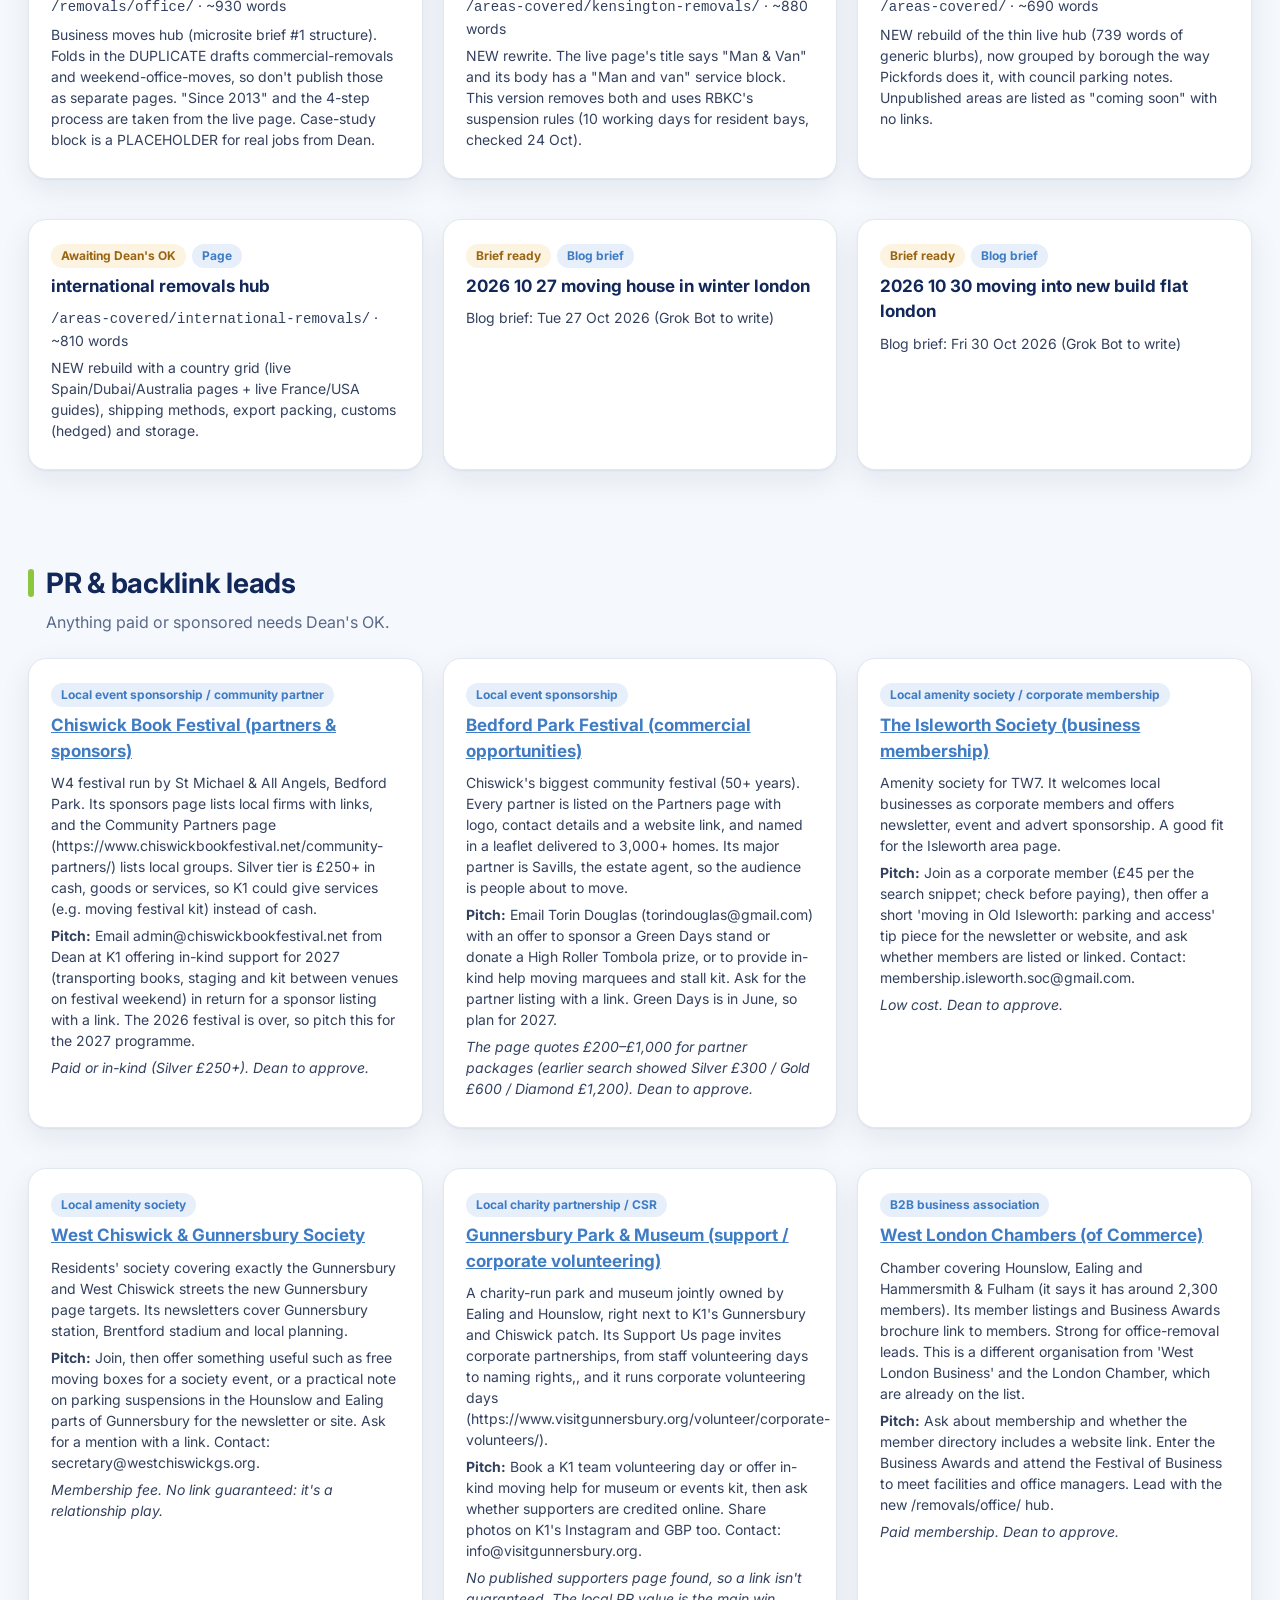
==== commit 7c09b794: "Week 1 approval previews (noindex)" ====
--- a/index.html
+++ b/index.html
@@ -5,7 +5,7 @@
 <link rel="stylesheet" href="styles.css"></head><body>
 <header class="nav"><div class="wrap navin"><a class="brand" href="#top"><img src="assets/k1-logo.png" alt="K1 Removals"><span>K1 Removals<small>SEO Command Centre</small></span></a>
 <button class="burger" aria-label="Menu" onclick="document.body.classList.toggle('open')">☰</button>
-<nav id="menu"><a href="#audit">Audit</a><a href="#loop">Weekly loop</a><a href="#keywords">Keywords</a><a href="#schedule">Schedule</a><a href="#briefs">Briefs</a><a href="#drafts">Drafts</a><a href="#pr">PR leads</a><a href="#blockers">Blockers</a><a href="#rankings">Rankings</a><a href="#ads">Google Ads</a></nav></div></header>
+<nav id="menu"><a href="#audit">Audit</a><a href="#loop">Weekly loop</a><a href="#keywords">Keywords</a><a href="#schedule">Schedule</a><a href="#briefs">Briefs</a><a href="#drafts">Drafts</a><a href="#pr">PR leads</a><a href="#blockers">Blockers</a><a href="#rankings">Rankings</a><a href="#ads">Google Ads</a><a href="previews/">Previews</a></nav></div></header>
 <section class="hero" id="top"><div class="wrap"><div class="pill">Live dashboard · updated <span id="upd"></span></div>
 <h1>Winning London removals searches, <em>one page at a time.</em></h1>
 <p class="lead">Professional domestic, international and commercial removals · insured up to £1 million. Everything we're doing for SEO, all in one place.</p>
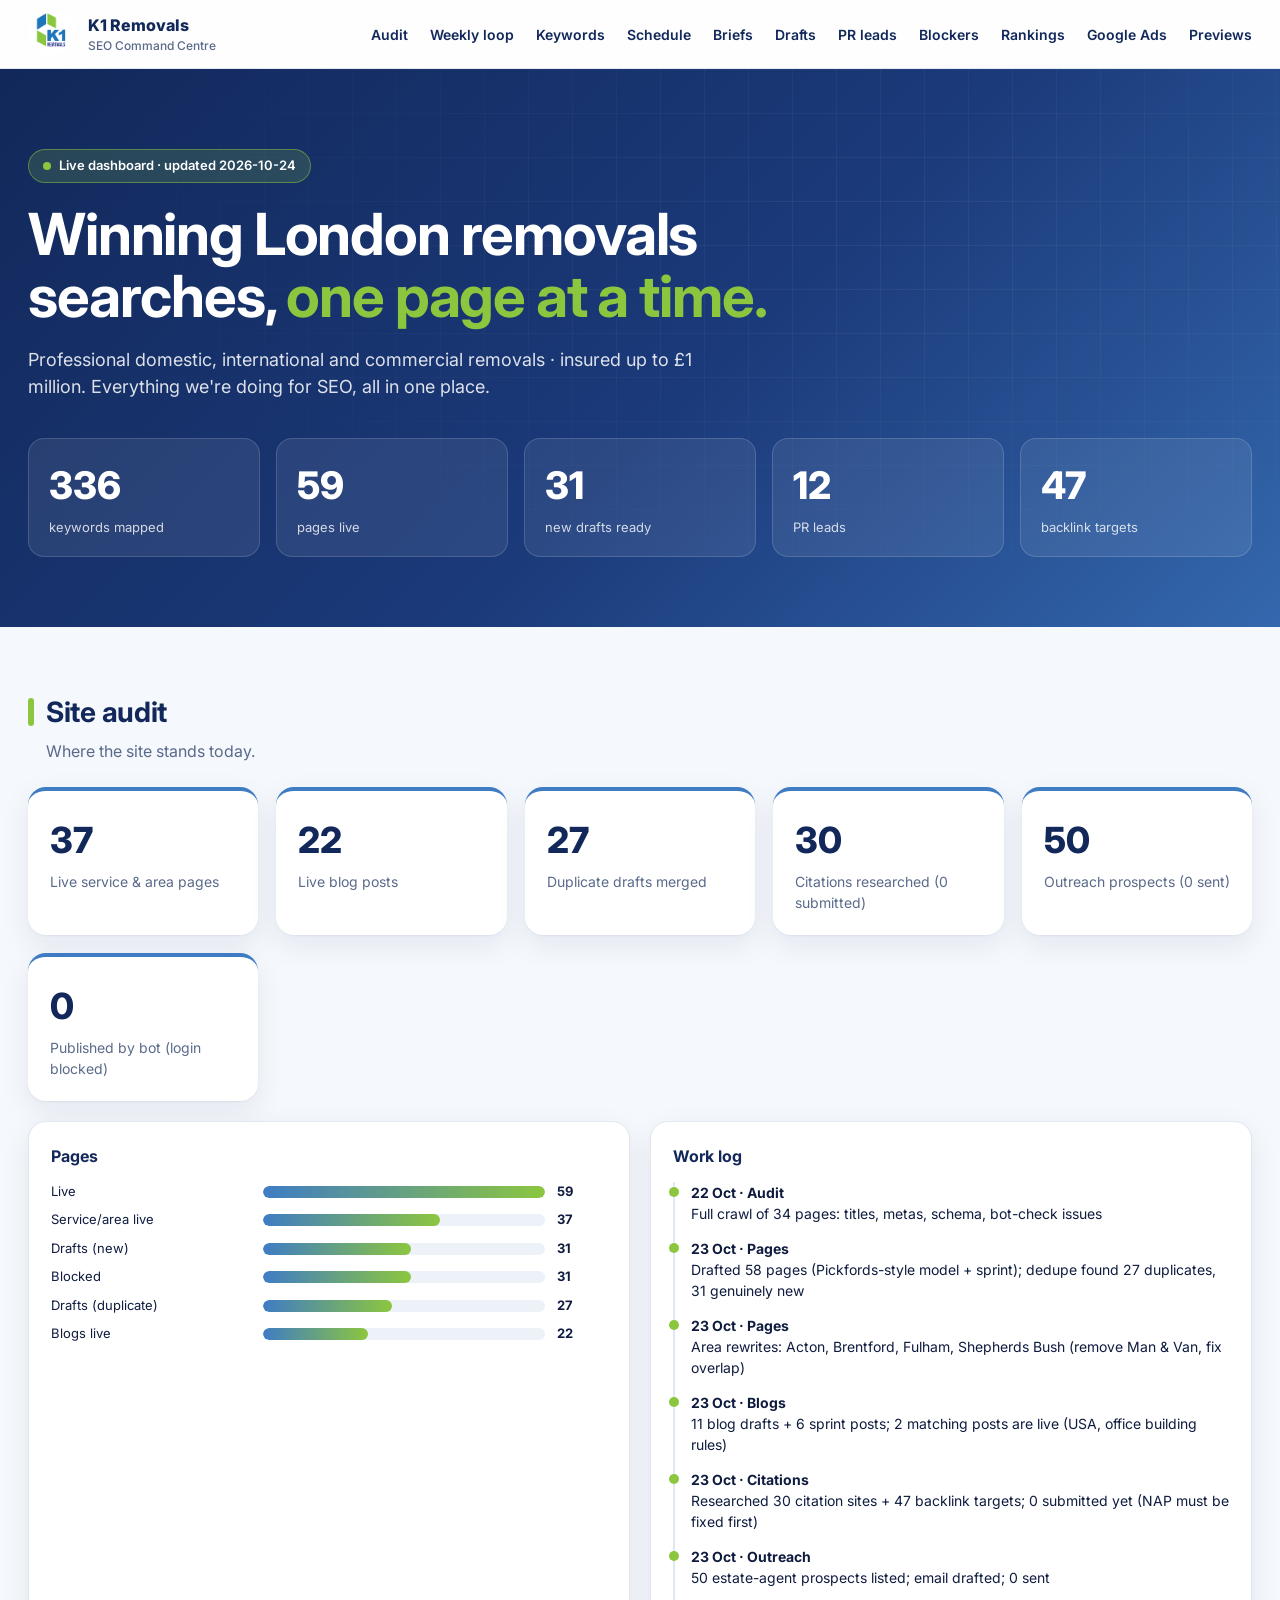
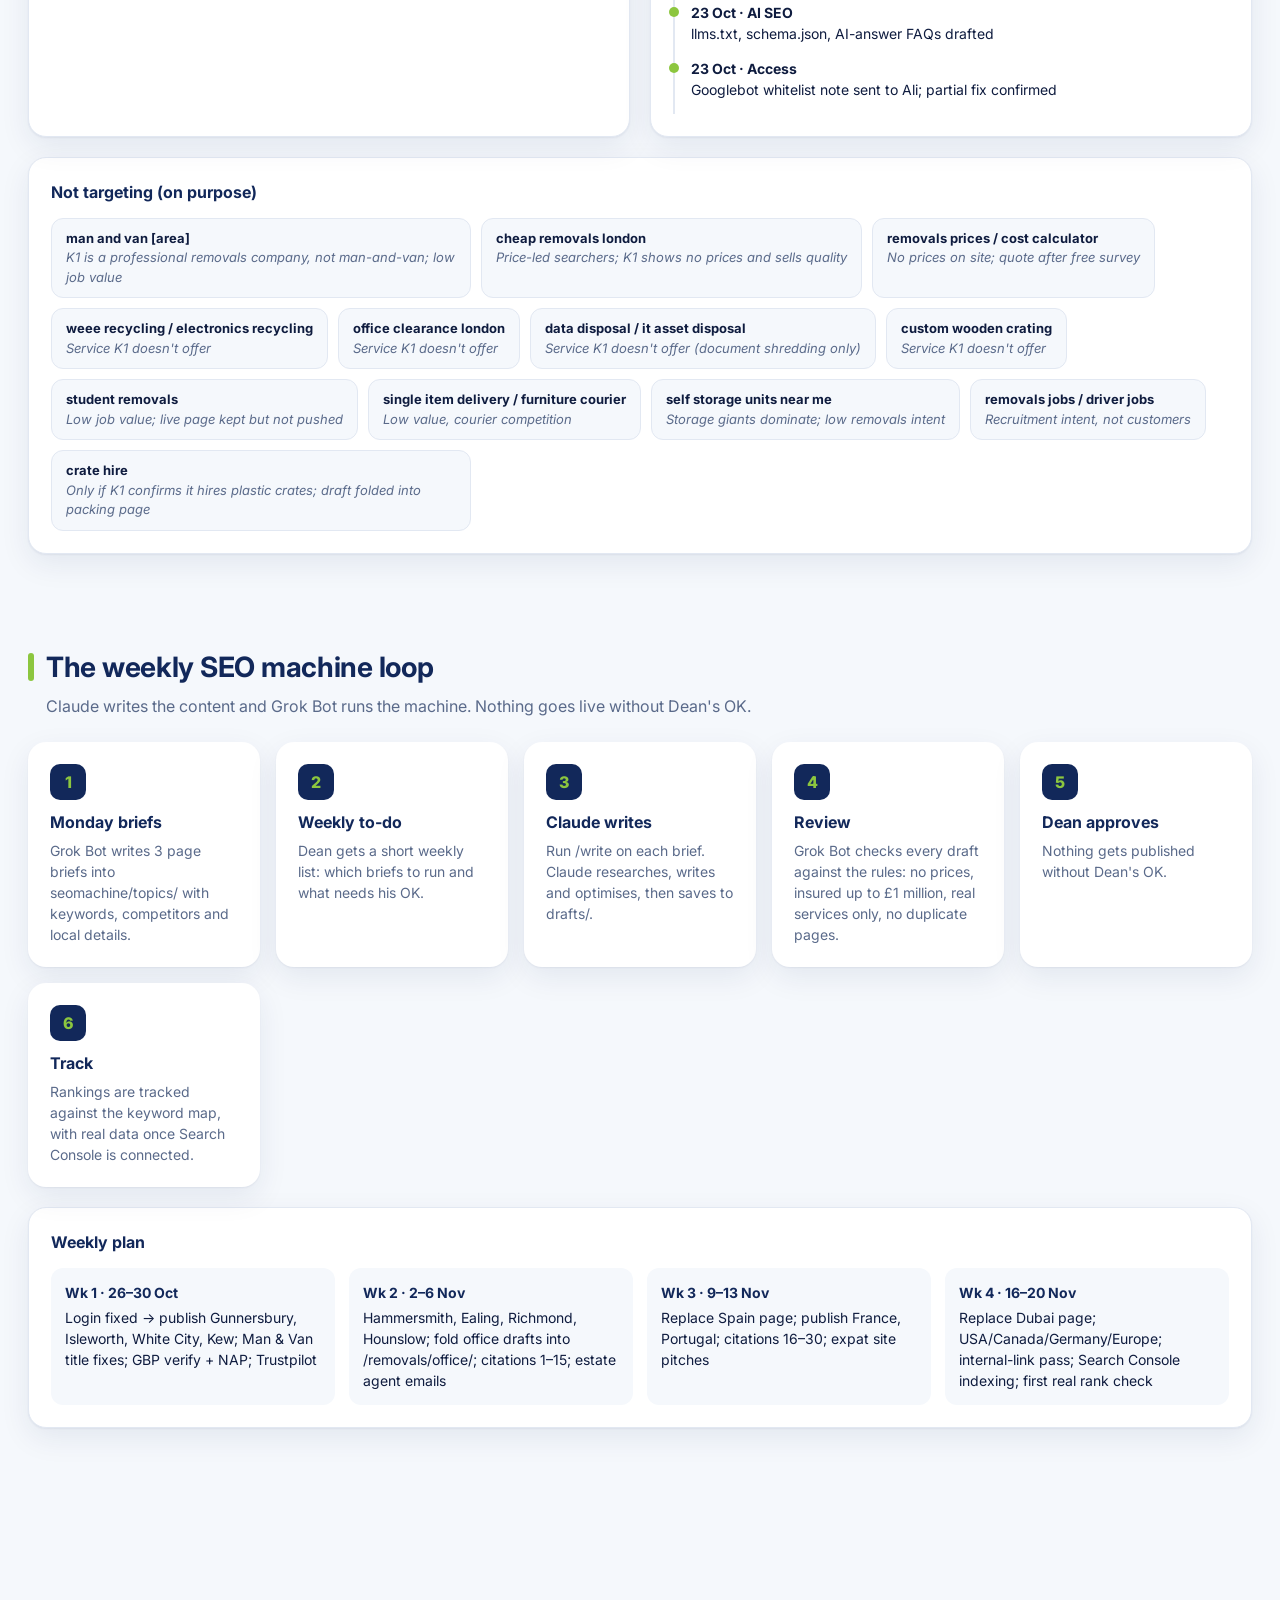
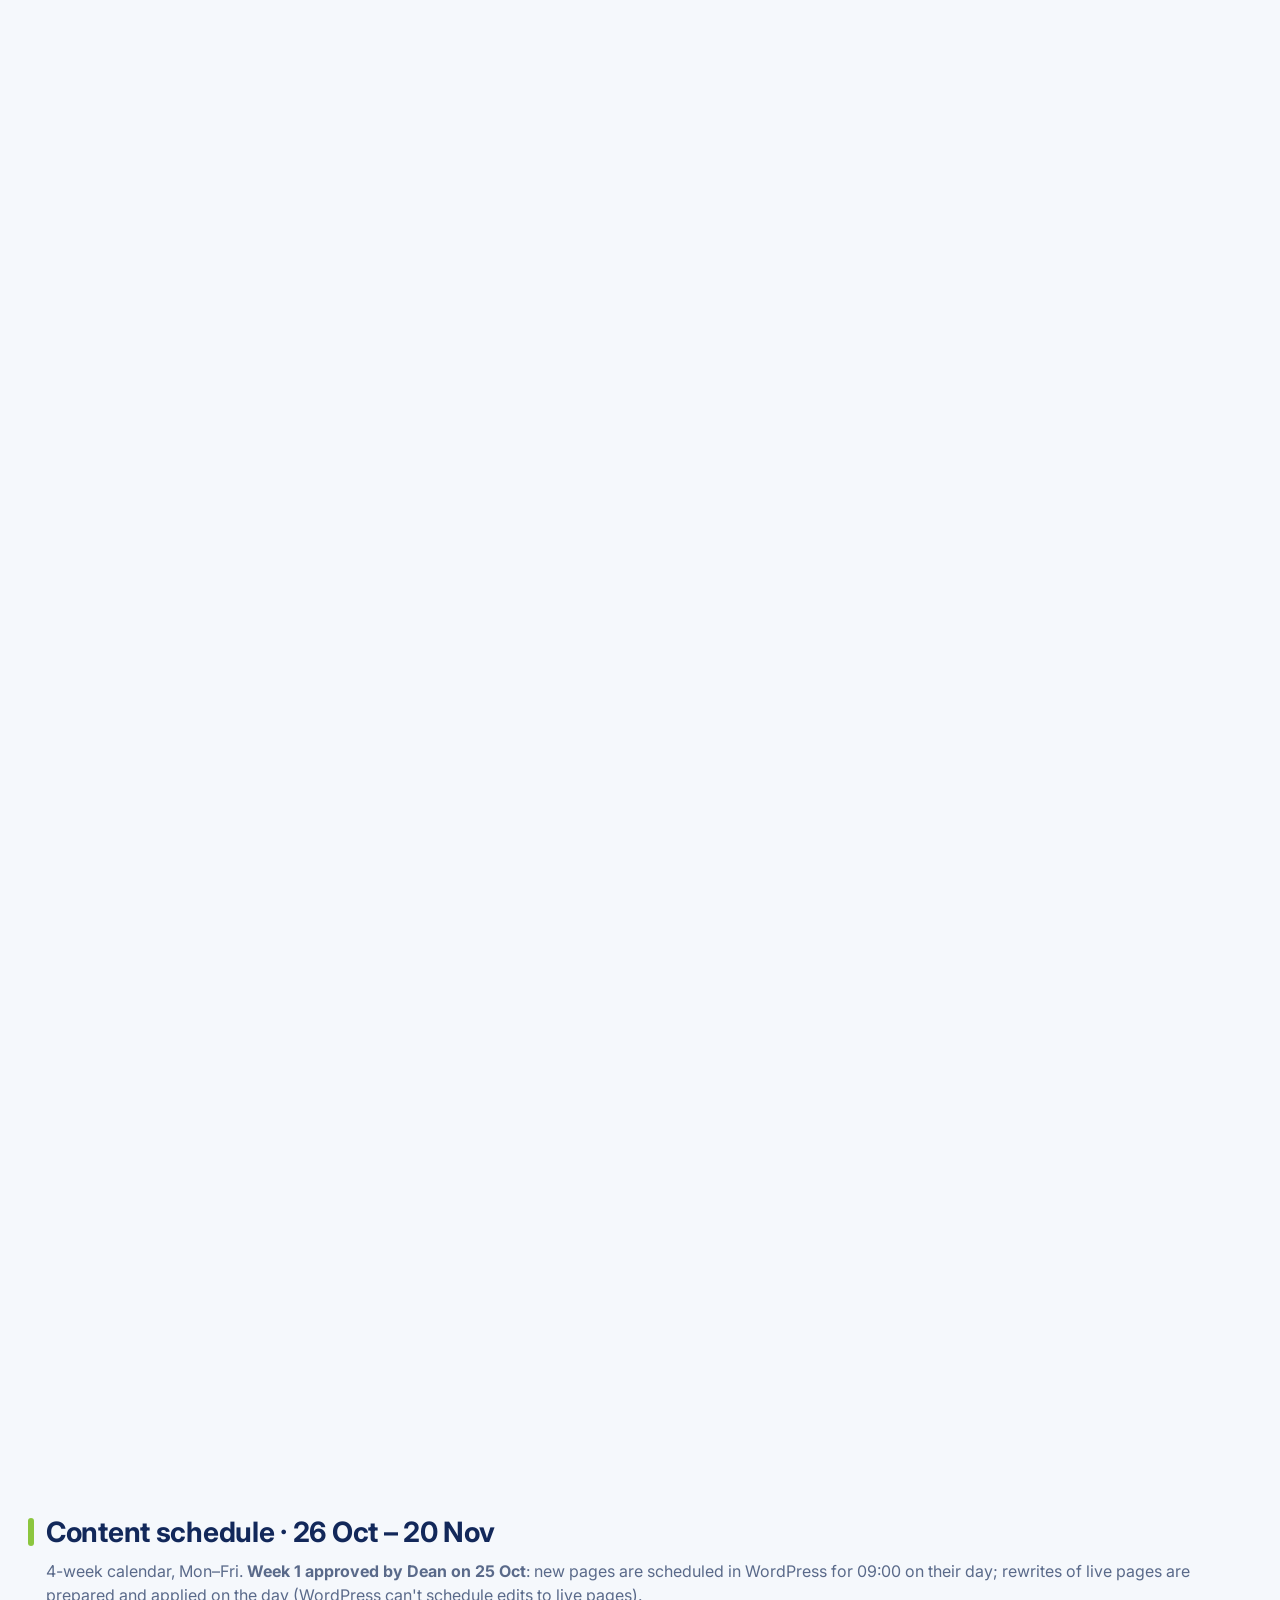
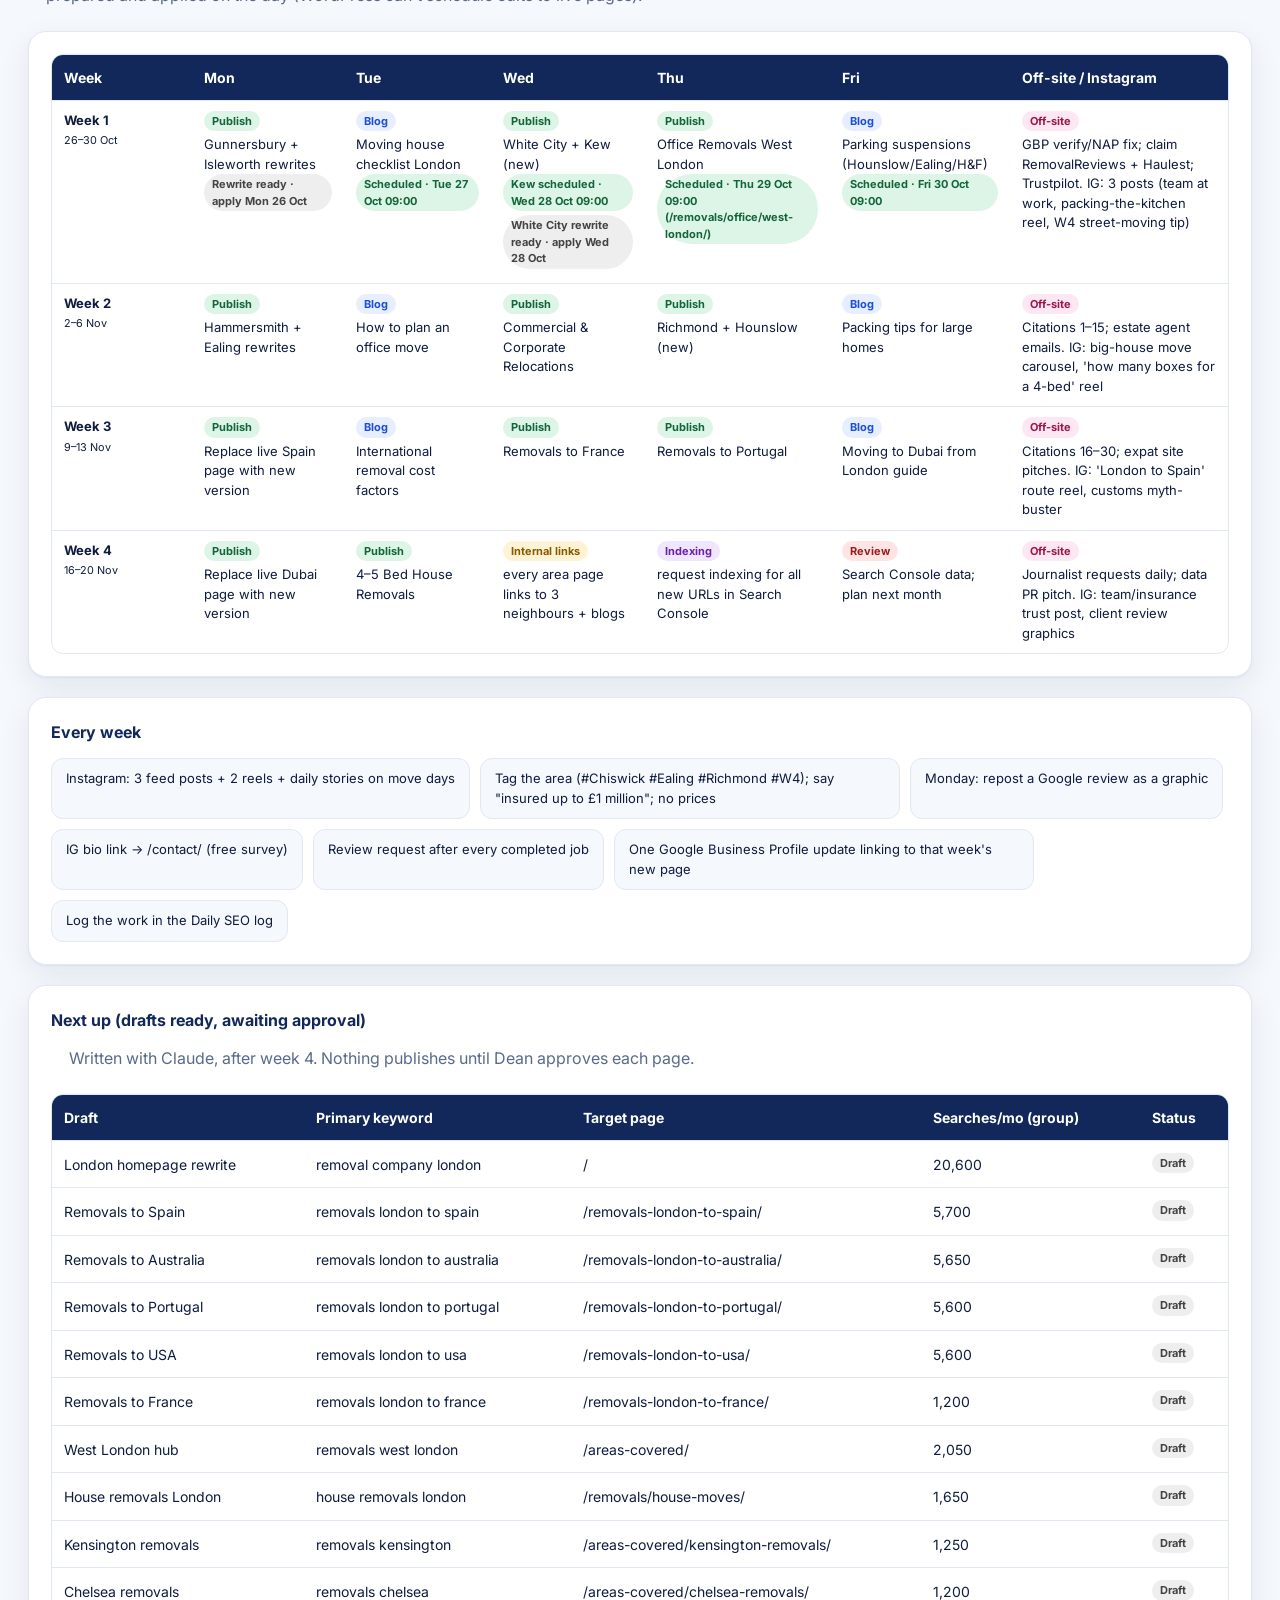
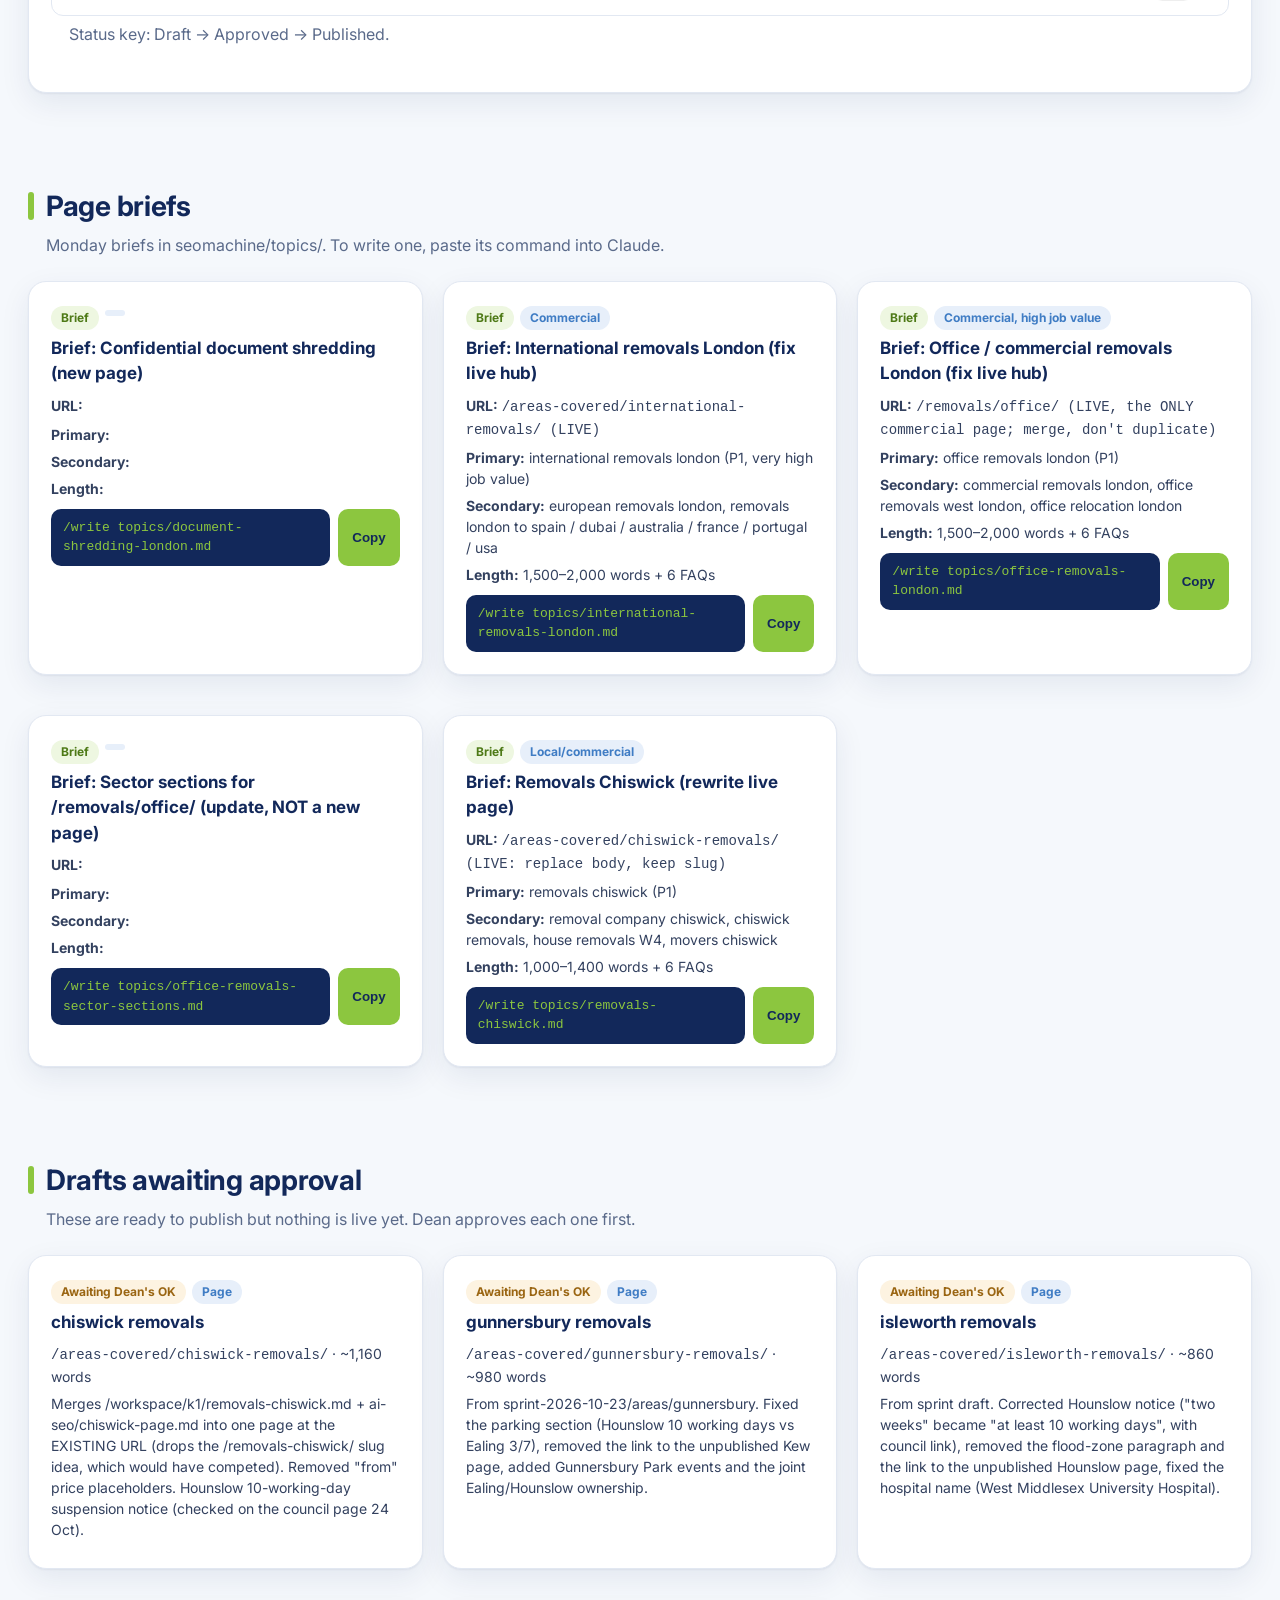
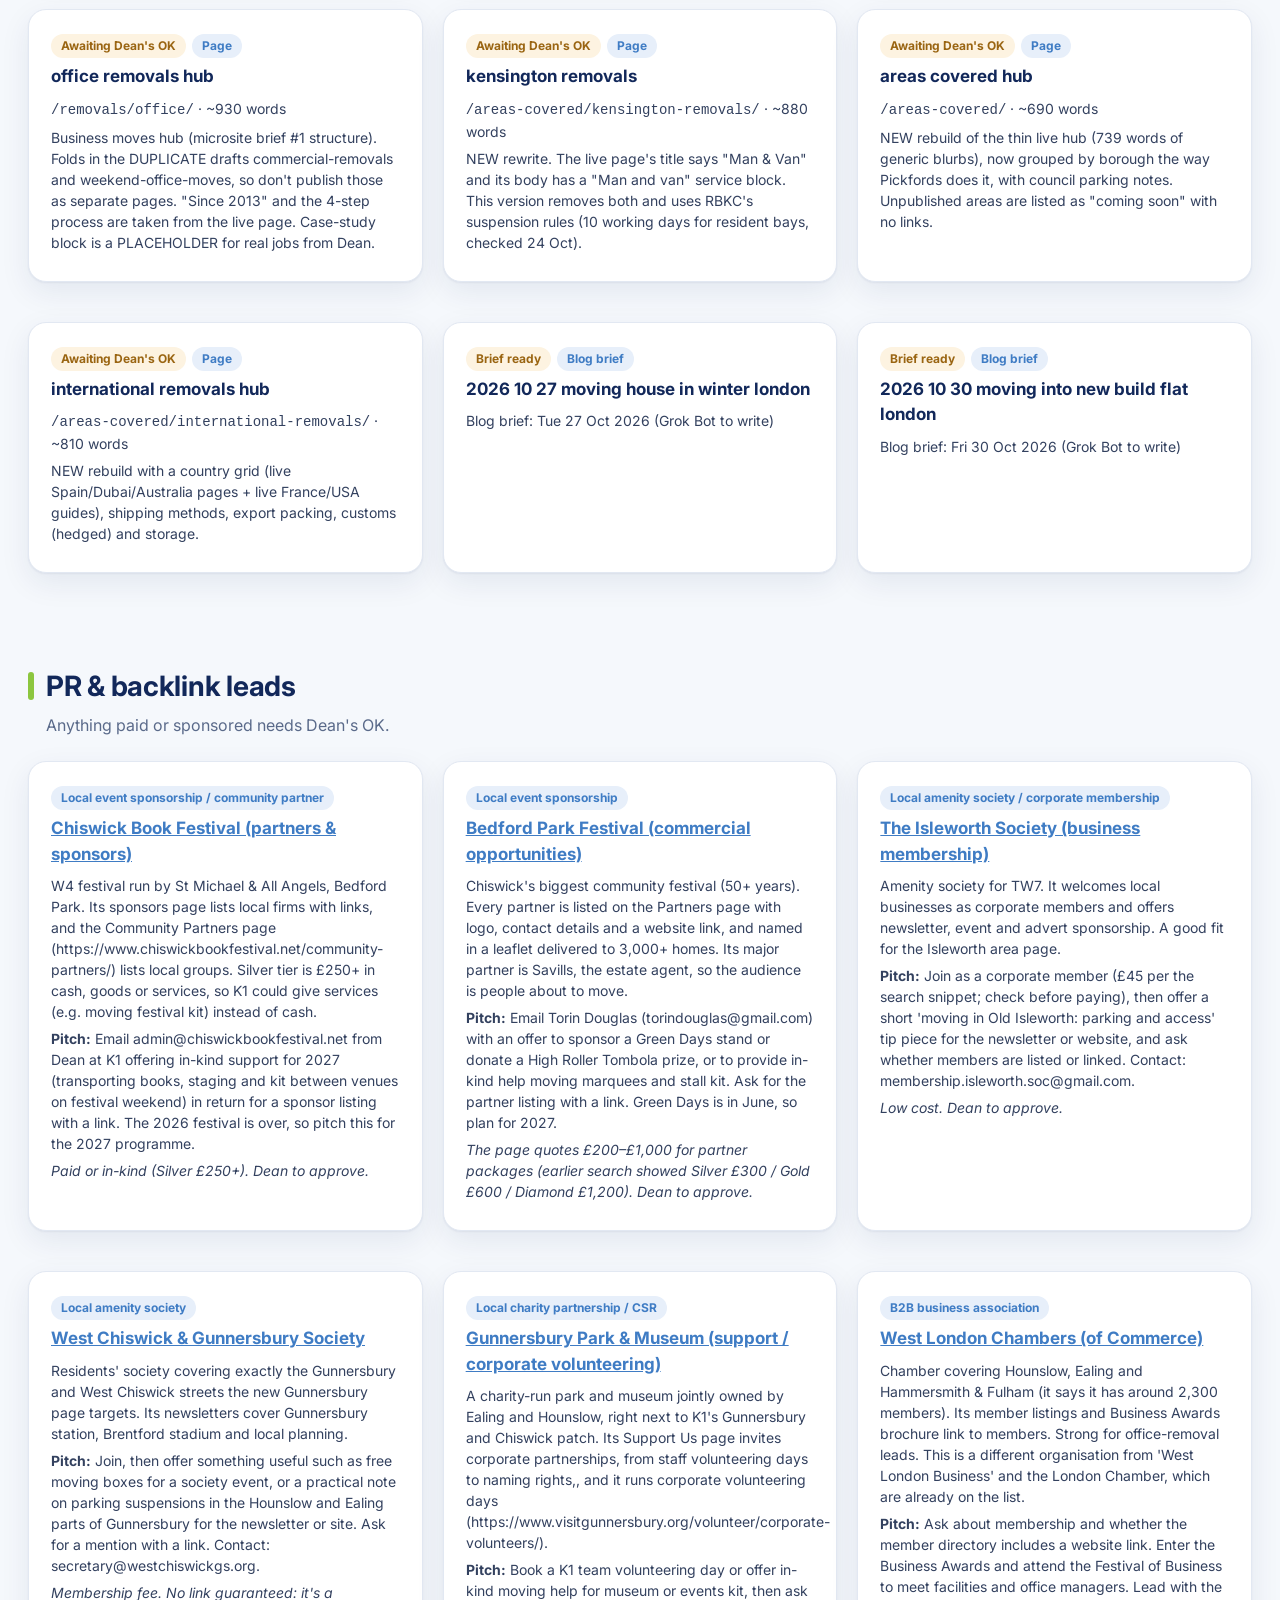
==== commit 38f3ba15: "Week 1: scheduled/rewrite-ready statuses" ====
--- a/index.html
+++ b/index.html
@@ -22,7 +22,7 @@
 <div class="three"><div class="panel"><h3>By status</h3><div id="donut"></div></div><div class="panel span2"><h3>By group</h3><div id="groupBars" class="bars"></div></div></div>
 <div class="panel"><div class="filters"><input id="q" placeholder="Search keywords or pages…"><select id="fg"><option value="">All groups</option></select><select id="fp"><option value="">All priorities</option><option>1</option><option>2</option><option>3</option></select><select id="fs"><option value="">All statuses</option></select><span id="cnt" class="cnt"></span></div>
 <div class="tbl"><table><thead><tr><th data-k="keyword">Keyword</th><th data-k="group">Group</th><th data-k="intent">Intent</th><th data-k="page">Target page</th><th data-k="volume">Searches/mo</th><th data-k="trend">12-mo trend</th><th data-k="cpc">CPC</th><th data-k="priority">P</th><th data-k="status">Status</th></tr></thead><tbody id="kwBody"></tbody></table></div></div></section>
-<section id="schedule" class="wrap sec"><h2><span></span>Content schedule · 26 Oct – 20 Nov</h2><p class="sub">4-week calendar, Mon–Fri. <b>Publishing needs Dean's approval</b>, and is currently blocked by the WordPress bot check; if delayed, dates shift but the order stays.</p><div class="panel"><div class="tbl" style="max-height:none"><table class="cal"><thead><tr><th>Week</th><th>Mon</th><th>Tue</th><th>Wed</th><th>Thu</th><th>Fri</th><th>Off-site / Instagram</th></tr></thead><tbody><tr><td><b>Week 1</b><br><small>26–30 Oct</small></td><td><span class="ct ct-pub">Publish</span><br>Gunnersbury + Isleworth rewrites</td><td><span class="ct ct-blog">Blog</span><br>Moving house checklist London</td><td><span class="ct ct-pub">Publish</span><br>White City + Kew (new)</td><td><span class="ct ct-pub">Publish</span><br>Office Removals West London</td><td><span class="ct ct-blog">Blog</span><br>Parking suspensions (Hounslow/Ealing/H&amp;F)</td><td><span class="ct ct-ig">Off-site</span><br>GBP verify/NAP fix; claim RemovalReviews + Haulest; Trustpilot. IG: 3 posts (team at work, packing-the-kitchen reel, W4 street-moving tip)</td></tr><tr><td><b>Week 2</b><br><small>2–6 Nov</small></td><td><span class="ct ct-pub">Publish</span><br>Hammersmith + Ealing rewrites</td><td><span class="ct ct-blog">Blog</span><br>How to plan an office move</td><td><span class="ct ct-pub">Publish</span><br>Commercial &amp; Corporate Relocations</td><td><span class="ct ct-pub">Publish</span><br>Richmond + Hounslow (new)</td><td><span class="ct ct-blog">Blog</span><br>Packing tips for large homes</td><td><span class="ct ct-ig">Off-site</span><br>Citations 1–15; estate agent emails. IG: big-house move carousel, &#x27;how many boxes for a 4-bed&#x27; reel</td></tr><tr><td><b>Week 3</b><br><small>9–13 Nov</small></td><td><span class="ct ct-pub">Publish</span><br>Replace live Spain page with new version</td><td><span class="ct ct-blog">Blog</span><br>International removal cost factors</td><td><span class="ct ct-pub">Publish</span><br>Removals to France</td><td><span class="ct ct-pub">Publish</span><br>Removals to Portugal</td><td><span class="ct ct-blog">Blog</span><br>Moving to Dubai from London guide</td><td><span class="ct ct-ig">Off-site</span><br>Citations 16–30; expat site pitches. IG: &#x27;London to Spain&#x27; route reel, customs myth-buster</td></tr><tr><td><b>Week 4</b><br><small>16–20 Nov</small></td><td><span class="ct ct-pub">Publish</span><br>Replace live Dubai page with new version</td><td><span class="ct ct-pub">Publish</span><br>4–5 Bed House Removals</td><td><span class="ct ct-link">Internal links</span><br>every area page links to 3 neighbours + blogs</td><td><span class="ct ct-idx">Indexing</span><br>request indexing for all new URLs in Search Console</td><td><span class="ct ct-rev">Review</span><br>Search Console data; plan next month</td><td><span class="ct ct-ig">Off-site</span><br>Journalist requests daily; data PR pitch. IG: team/insurance trust post, client review graphics</td></tr></tbody></table></div></div><div class="panel"><h3>Every week</h3><div class="chips2"><div>Instagram: 3 feed posts + 2 reels + daily stories on move days</div><div>Tag the area (#Chiswick #Ealing #Richmond #W4); say "insured up to £1 million"; no prices</div><div>Monday: repost a Google review as a graphic</div><div>IG bio link → /contact/ (free survey)</div><div>Review request after every completed job</div><div>One Google Business Profile update linking to that week's new page</div><div>Log the work in the Daily SEO log</div></div></div><div class="panel"><h3>Next up (drafts ready, awaiting approval)</h3><p class="sub">Written with Claude, after week 4. Nothing publishes until Dean approves each page.</p><div class="tbl" style="max-height:none"><table><thead><tr><th>Draft</th><th>Primary keyword</th><th>Target page</th><th>Searches/mo (group)</th><th>Status</th></tr></thead><tbody><tr><td>London homepage rewrite</td><td>removal company london</td><td>/</td><td>20,600</td><td><span class="ct ct-draft">Draft</span></td></tr><tr><td>Removals to Spain</td><td>removals london to spain</td><td>/removals-london-to-spain/</td><td>5,700</td><td><span class="ct ct-draft">Draft</span></td></tr><tr><td>Removals to Australia</td><td>removals london to australia</td><td>/removals-london-to-australia/</td><td>5,650</td><td><span class="ct ct-draft">Draft</span></td></tr><tr><td>Removals to Portugal</td><td>removals london to portugal</td><td>/removals-london-to-portugal/</td><td>5,600</td><td><span class="ct ct-draft">Draft</span></td></tr><tr><td>Removals to USA</td><td>removals london to usa</td><td>/removals-london-to-usa/</td><td>5,600</td><td><span class="ct ct-draft">Draft</span></td></tr><tr><td>Removals to France</td><td>removals london to france</td><td>/removals-london-to-france/</td><td>1,200</td><td><span class="ct ct-draft">Draft</span></td></tr><tr><td>West London hub</td><td>removals west london</td><td>/areas-covered/</td><td>2,050</td><td><span class="ct ct-draft">Draft</span></td></tr><tr><td>House removals London</td><td>house removals london</td><td>/removals/house-moves/</td><td>1,650</td><td><span class="ct ct-draft">Draft</span></td></tr><tr><td>Kensington removals</td><td>removals kensington</td><td>/areas-covered/kensington-removals/</td><td>1,250</td><td><span class="ct ct-draft">Draft</span></td></tr><tr><td>Chelsea removals</td><td>removals chelsea</td><td>/areas-covered/chelsea-removals/</td><td>1,200</td><td><span class="ct ct-draft">Draft</span></td></tr></tbody></table></div><p class="sub">Status key: Draft → Approved → Published.</p></div></section>
+<section id="schedule" class="wrap sec"><h2><span></span>Content schedule · 26 Oct – 20 Nov</h2><p class="sub">4-week calendar, Mon–Fri. <b>Week 1 approved by Dean on 25 Oct</b>: new pages are scheduled in WordPress for 09:00 on their day; rewrites of live pages are prepared and applied on the day (WordPress can't schedule edits to live pages).</p><div class="panel"><div class="tbl" style="max-height:none"><table class="cal"><thead><tr><th>Week</th><th>Mon</th><th>Tue</th><th>Wed</th><th>Thu</th><th>Fri</th><th>Off-site / Instagram</th></tr></thead><tbody><tr><td><b>Week 1</b><br><small>26–30 Oct</small></td><td><span class="ct ct-pub">Publish</span><br>Gunnersbury + Isleworth rewrites<br><span class="ct ct-draft">Rewrite ready · apply Mon 26 Oct</span></td><td><span class="ct ct-blog">Blog</span><br>Moving house checklist London<br><span class="ct ct-pub">Scheduled · Tue 27 Oct 09:00</span></td><td><span class="ct ct-pub">Publish</span><br>White City + Kew (new)<br><span class="ct ct-pub">Kew scheduled · Wed 28 Oct 09:00</span><br><span class="ct ct-draft">White City rewrite ready · apply Wed 28 Oct</span></td><td><span class="ct ct-pub">Publish</span><br>Office Removals West London<br><span class="ct ct-pub">Scheduled · Thu 29 Oct 09:00 (/removals/office/west-london/)</span></td><td><span class="ct ct-blog">Blog</span><br>Parking suspensions (Hounslow/Ealing/H&amp;F)<br><span class="ct ct-pub">Scheduled · Fri 30 Oct 09:00</span></td><td><span class="ct ct-ig">Off-site</span><br>GBP verify/NAP fix; claim RemovalReviews + Haulest; Trustpilot. IG: 3 posts (team at work, packing-the-kitchen reel, W4 street-moving tip)</td></tr><tr><td><b>Week 2</b><br><small>2–6 Nov</small></td><td><span class="ct ct-pub">Publish</span><br>Hammersmith + Ealing rewrites</td><td><span class="ct ct-blog">Blog</span><br>How to plan an office move</td><td><span class="ct ct-pub">Publish</span><br>Commercial &amp; Corporate Relocations</td><td><span class="ct ct-pub">Publish</span><br>Richmond + Hounslow (new)</td><td><span class="ct ct-blog">Blog</span><br>Packing tips for large homes</td><td><span class="ct ct-ig">Off-site</span><br>Citations 1–15; estate agent emails. IG: big-house move carousel, &#x27;how many boxes for a 4-bed&#x27; reel</td></tr><tr><td><b>Week 3</b><br><small>9–13 Nov</small></td><td><span class="ct ct-pub">Publish</span><br>Replace live Spain page with new version</td><td><span class="ct ct-blog">Blog</span><br>International removal cost factors</td><td><span class="ct ct-pub">Publish</span><br>Removals to France</td><td><span class="ct ct-pub">Publish</span><br>Removals to Portugal</td><td><span class="ct ct-blog">Blog</span><br>Moving to Dubai from London guide</td><td><span class="ct ct-ig">Off-site</span><br>Citations 16–30; expat site pitches. IG: &#x27;London to Spain&#x27; route reel, customs myth-buster</td></tr><tr><td><b>Week 4</b><br><small>16–20 Nov</small></td><td><span class="ct ct-pub">Publish</span><br>Replace live Dubai page with new version</td><td><span class="ct ct-pub">Publish</span><br>4–5 Bed House Removals</td><td><span class="ct ct-link">Internal links</span><br>every area page links to 3 neighbours + blogs</td><td><span class="ct ct-idx">Indexing</span><br>request indexing for all new URLs in Search Console</td><td><span class="ct ct-rev">Review</span><br>Search Console data; plan next month</td><td><span class="ct ct-ig">Off-site</span><br>Journalist requests daily; data PR pitch. IG: team/insurance trust post, client review graphics</td></tr></tbody></table></div></div><div class="panel"><h3>Every week</h3><div class="chips2"><div>Instagram: 3 feed posts + 2 reels + daily stories on move days</div><div>Tag the area (#Chiswick #Ealing #Richmond #W4); say "insured up to £1 million"; no prices</div><div>Monday: repost a Google review as a graphic</div><div>IG bio link → /contact/ (free survey)</div><div>Review request after every completed job</div><div>One Google Business Profile update linking to that week's new page</div><div>Log the work in the Daily SEO log</div></div></div><div class="panel"><h3>Next up (drafts ready, awaiting approval)</h3><p class="sub">Written with Claude, after week 4. Nothing publishes until Dean approves each page.</p><div class="tbl" style="max-height:none"><table><thead><tr><th>Draft</th><th>Primary keyword</th><th>Target page</th><th>Searches/mo (group)</th><th>Status</th></tr></thead><tbody><tr><td>London homepage rewrite</td><td>removal company london</td><td>/</td><td>20,600</td><td><span class="ct ct-draft">Draft</span></td></tr><tr><td>Removals to Spain</td><td>removals london to spain</td><td>/removals-london-to-spain/</td><td>5,700</td><td><span class="ct ct-draft">Draft</span></td></tr><tr><td>Removals to Australia</td><td>removals london to australia</td><td>/removals-london-to-australia/</td><td>5,650</td><td><span class="ct ct-draft">Draft</span></td></tr><tr><td>Removals to Portugal</td><td>removals london to portugal</td><td>/removals-london-to-portugal/</td><td>5,600</td><td><span class="ct ct-draft">Draft</span></td></tr><tr><td>Removals to USA</td><td>removals london to usa</td><td>/removals-london-to-usa/</td><td>5,600</td><td><span class="ct ct-draft">Draft</span></td></tr><tr><td>Removals to France</td><td>removals london to france</td><td>/removals-london-to-france/</td><td>1,200</td><td><span class="ct ct-draft">Draft</span></td></tr><tr><td>West London hub</td><td>removals west london</td><td>/areas-covered/</td><td>2,050</td><td><span class="ct ct-draft">Draft</span></td></tr><tr><td>House removals London</td><td>house removals london</td><td>/removals/house-moves/</td><td>1,650</td><td><span class="ct ct-draft">Draft</span></td></tr><tr><td>Kensington removals</td><td>removals kensington</td><td>/areas-covered/kensington-removals/</td><td>1,250</td><td><span class="ct ct-draft">Draft</span></td></tr><tr><td>Chelsea removals</td><td>removals chelsea</td><td>/areas-covered/chelsea-removals/</td><td>1,200</td><td><span class="ct ct-draft">Draft</span></td></tr></tbody></table></div><p class="sub">Status key: Draft → Approved → Published.</p></div></section>
 <section id="briefs" class="wrap sec"><h2><span></span>Page briefs</h2><p class="sub">Monday briefs in seomachine/topics/. To write one, paste its command into Claude.</p><div class="cards" id="briefCards"></div></section>
 <section id="drafts" class="wrap sec"><h2><span></span>Drafts awaiting approval</h2><p class="sub">These are ready to publish but nothing is live yet. Dean approves each one first.</p><div class="cards" id="draftCards"></div></section>
 <section id="pr" class="wrap sec"><h2><span></span>PR &amp; backlink leads</h2><p class="sub">Anything paid or sponsored needs Dean's OK.</p><div class="cards" id="prCards"></div></section>
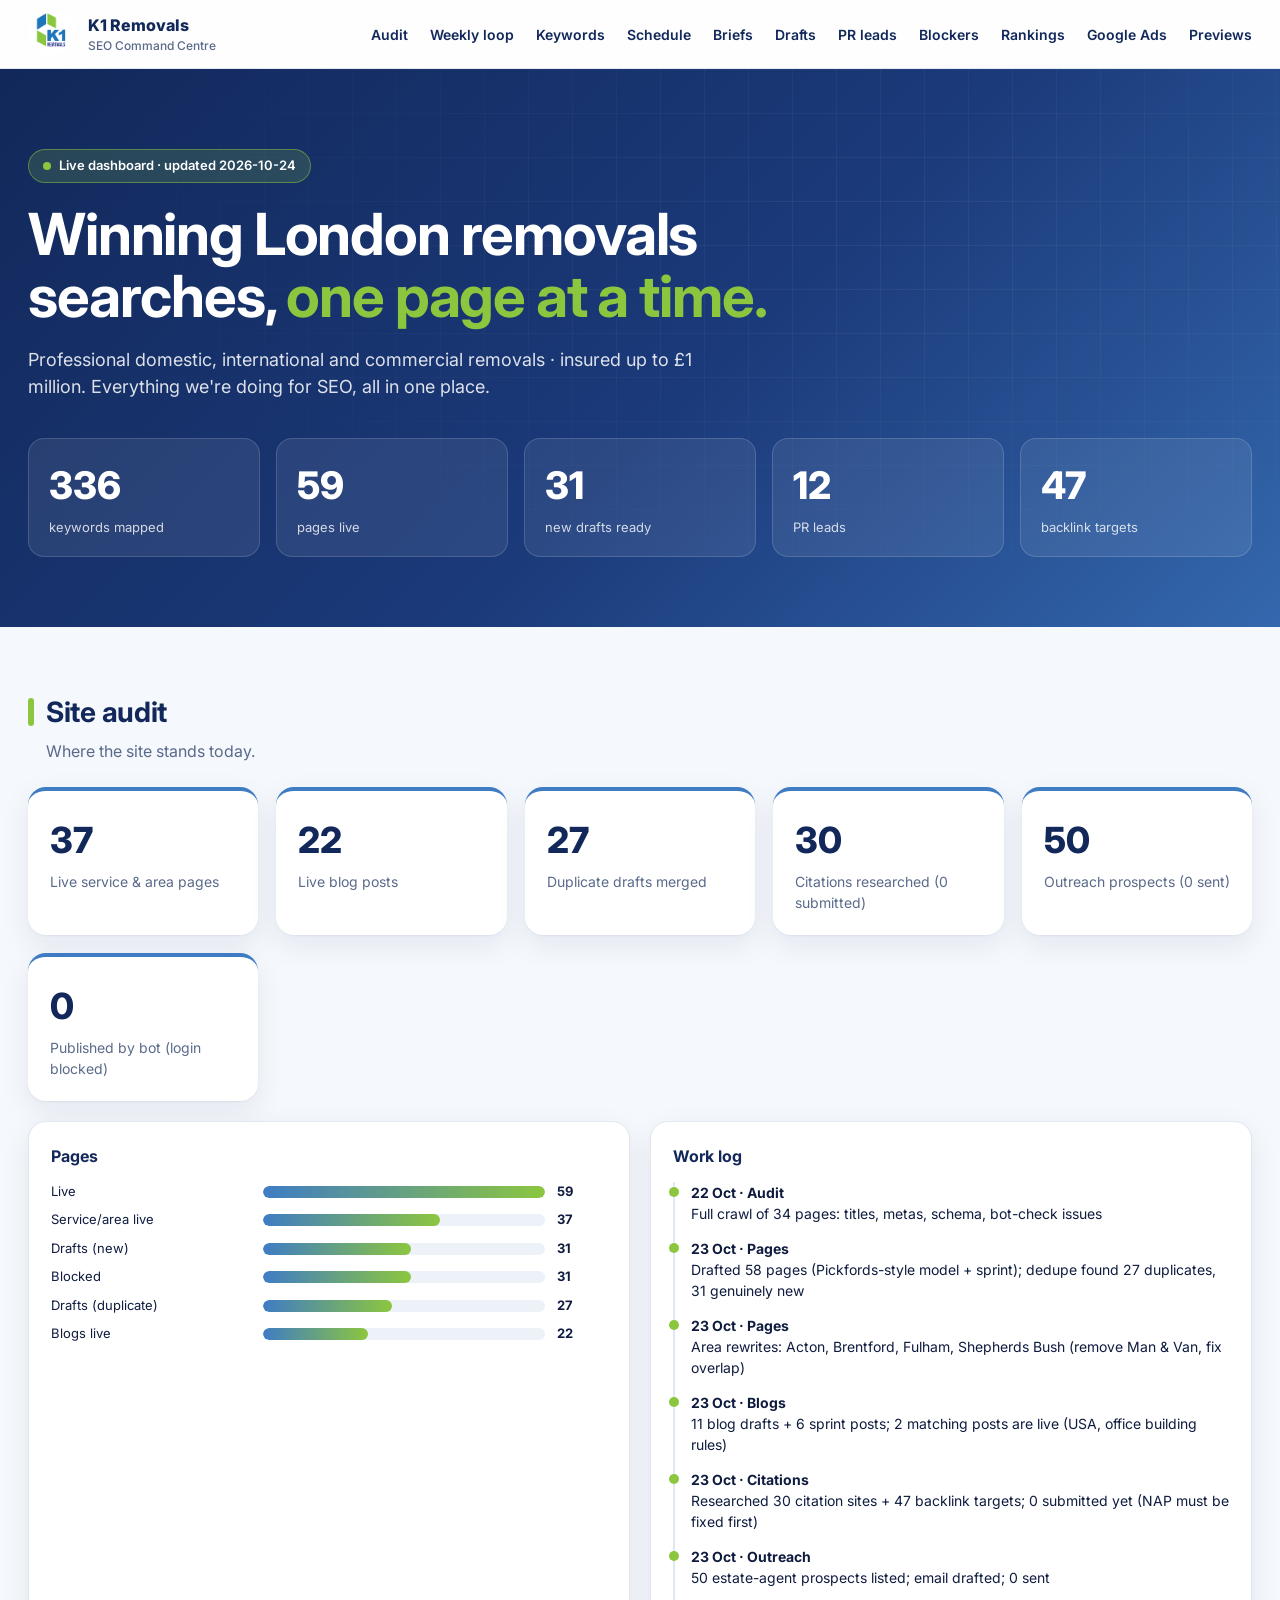
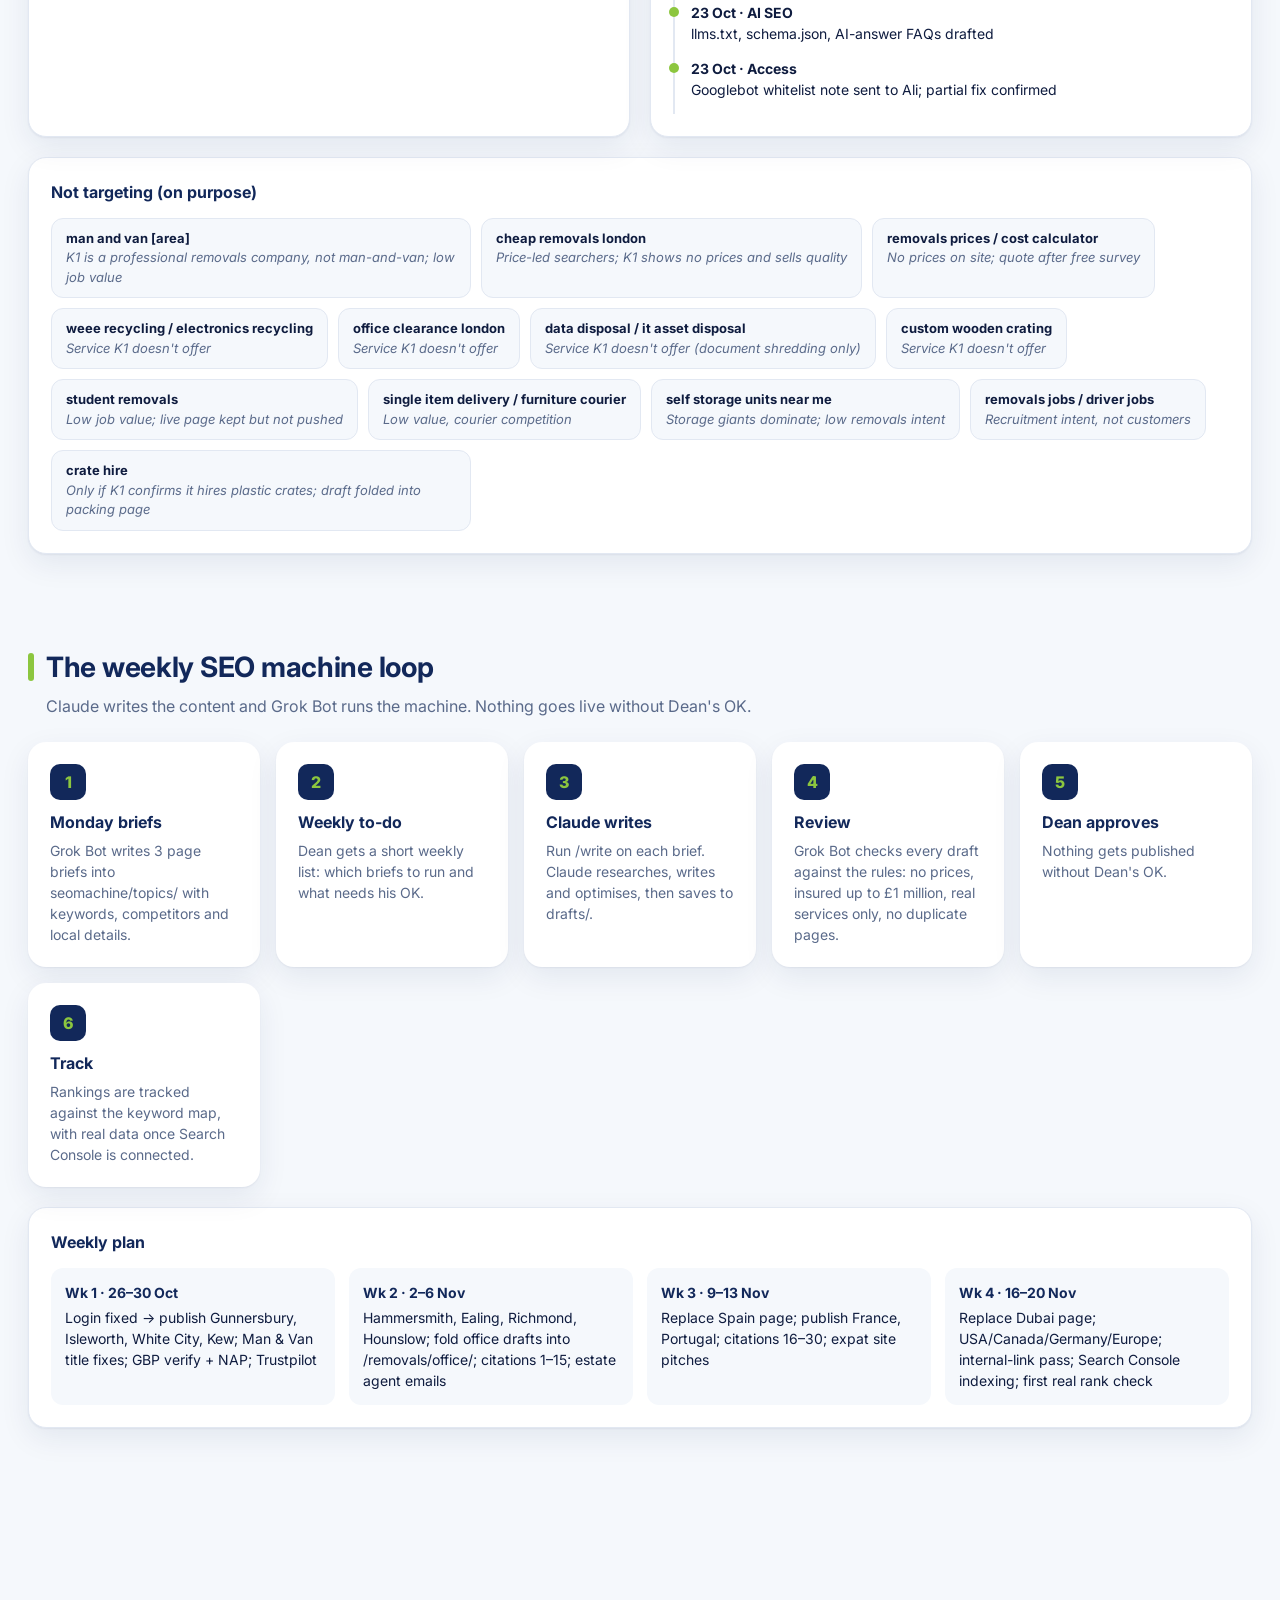
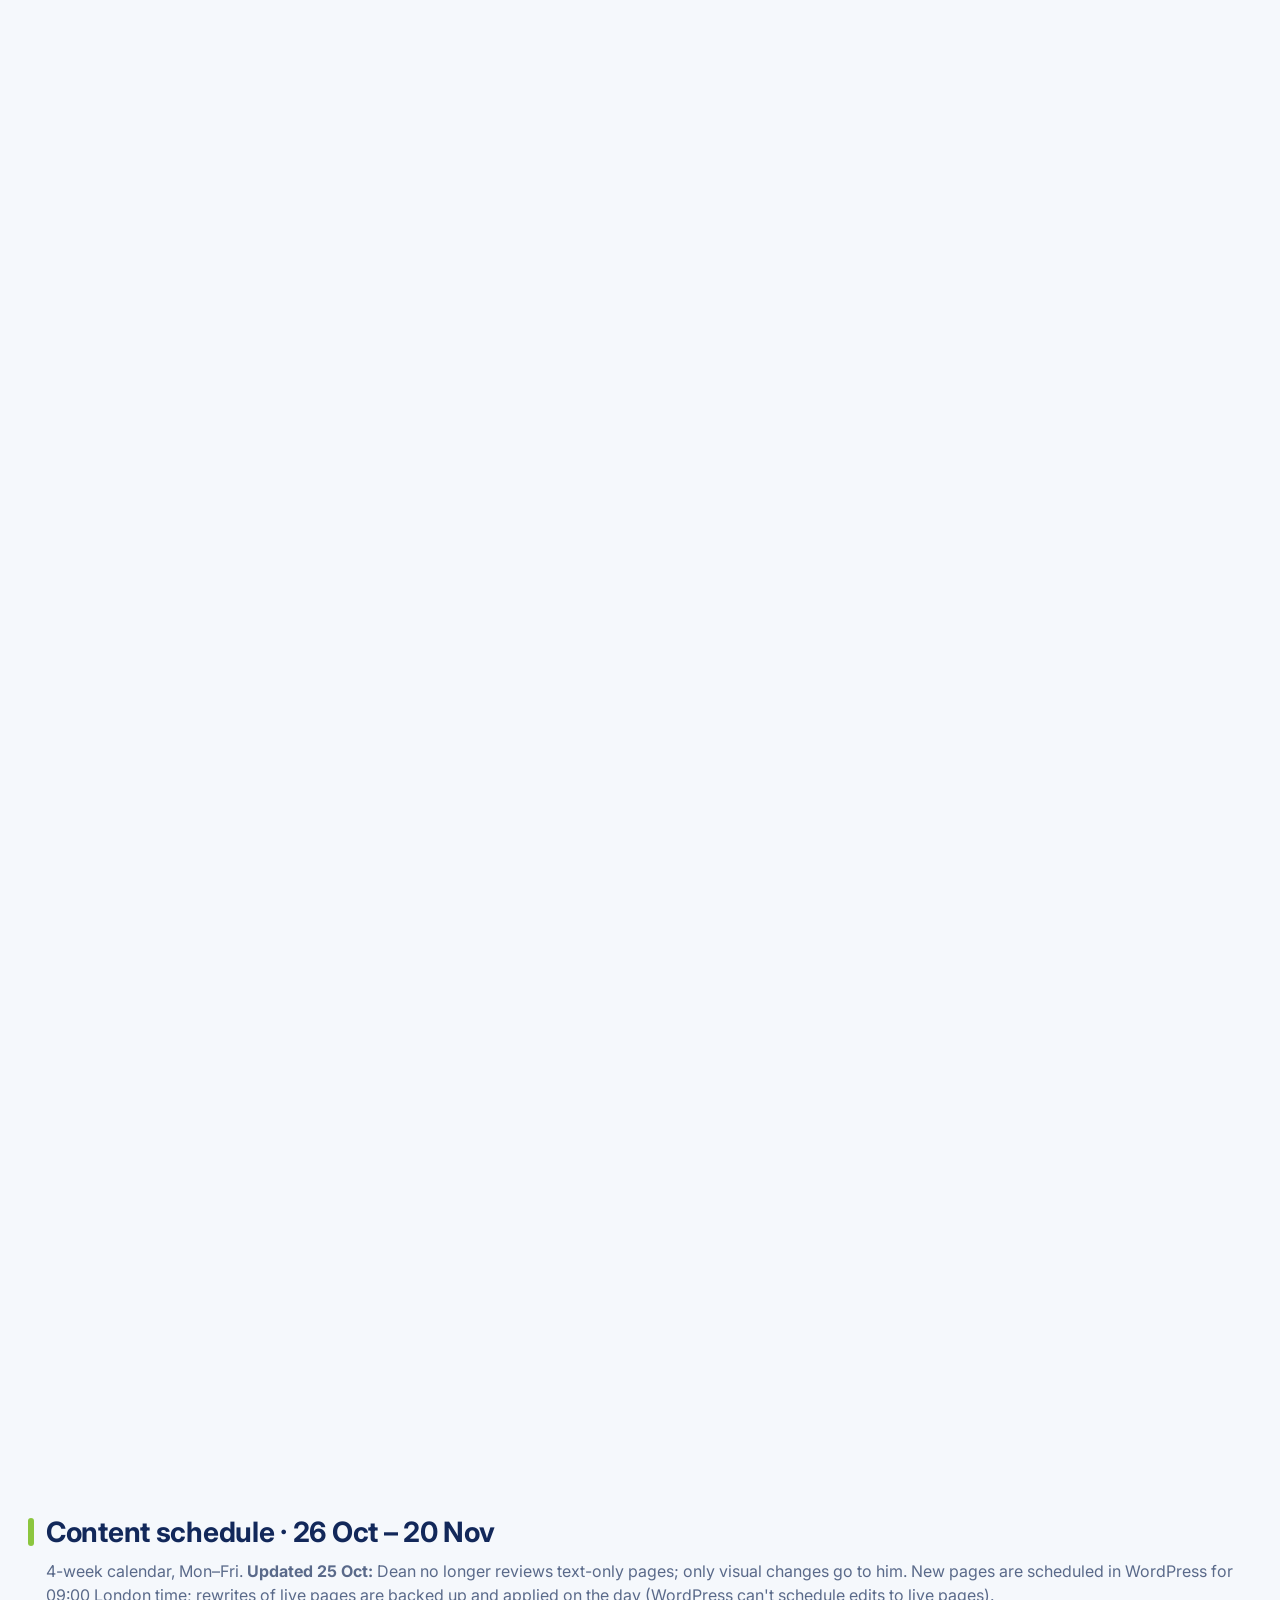
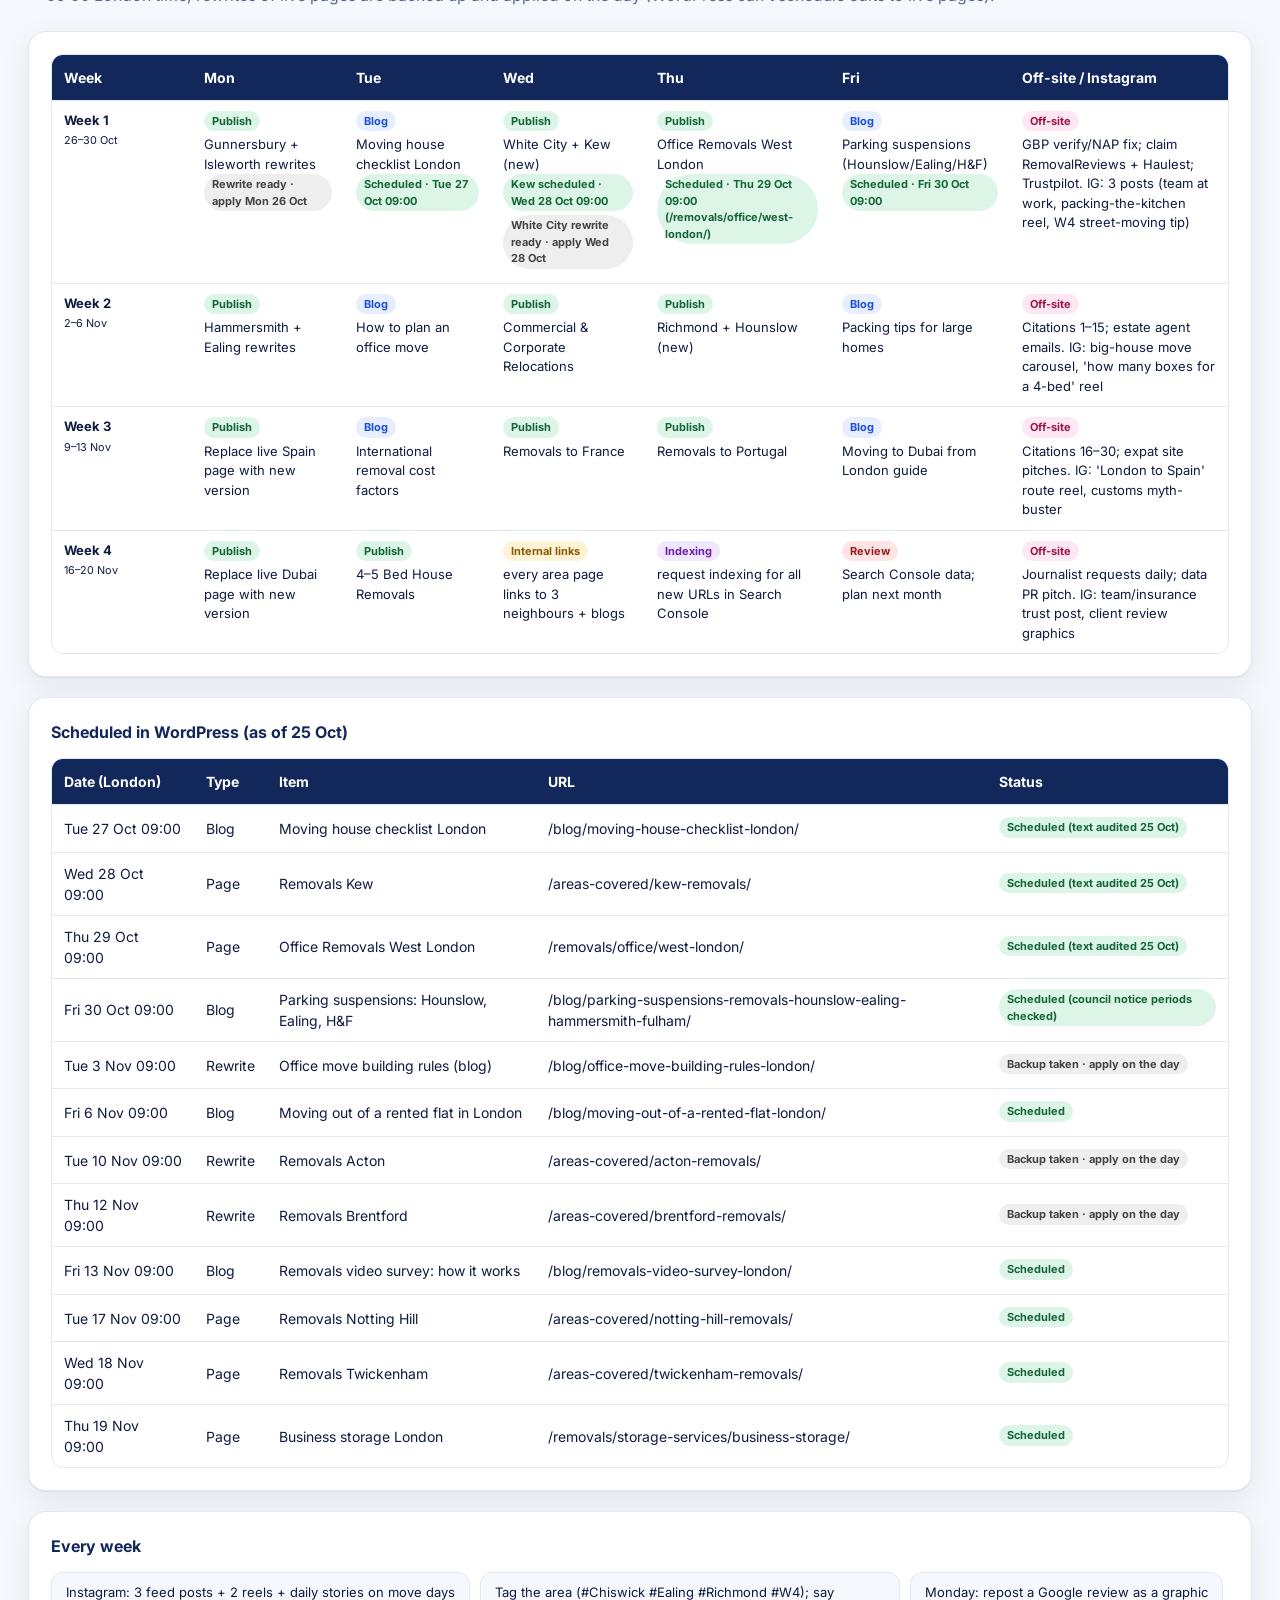
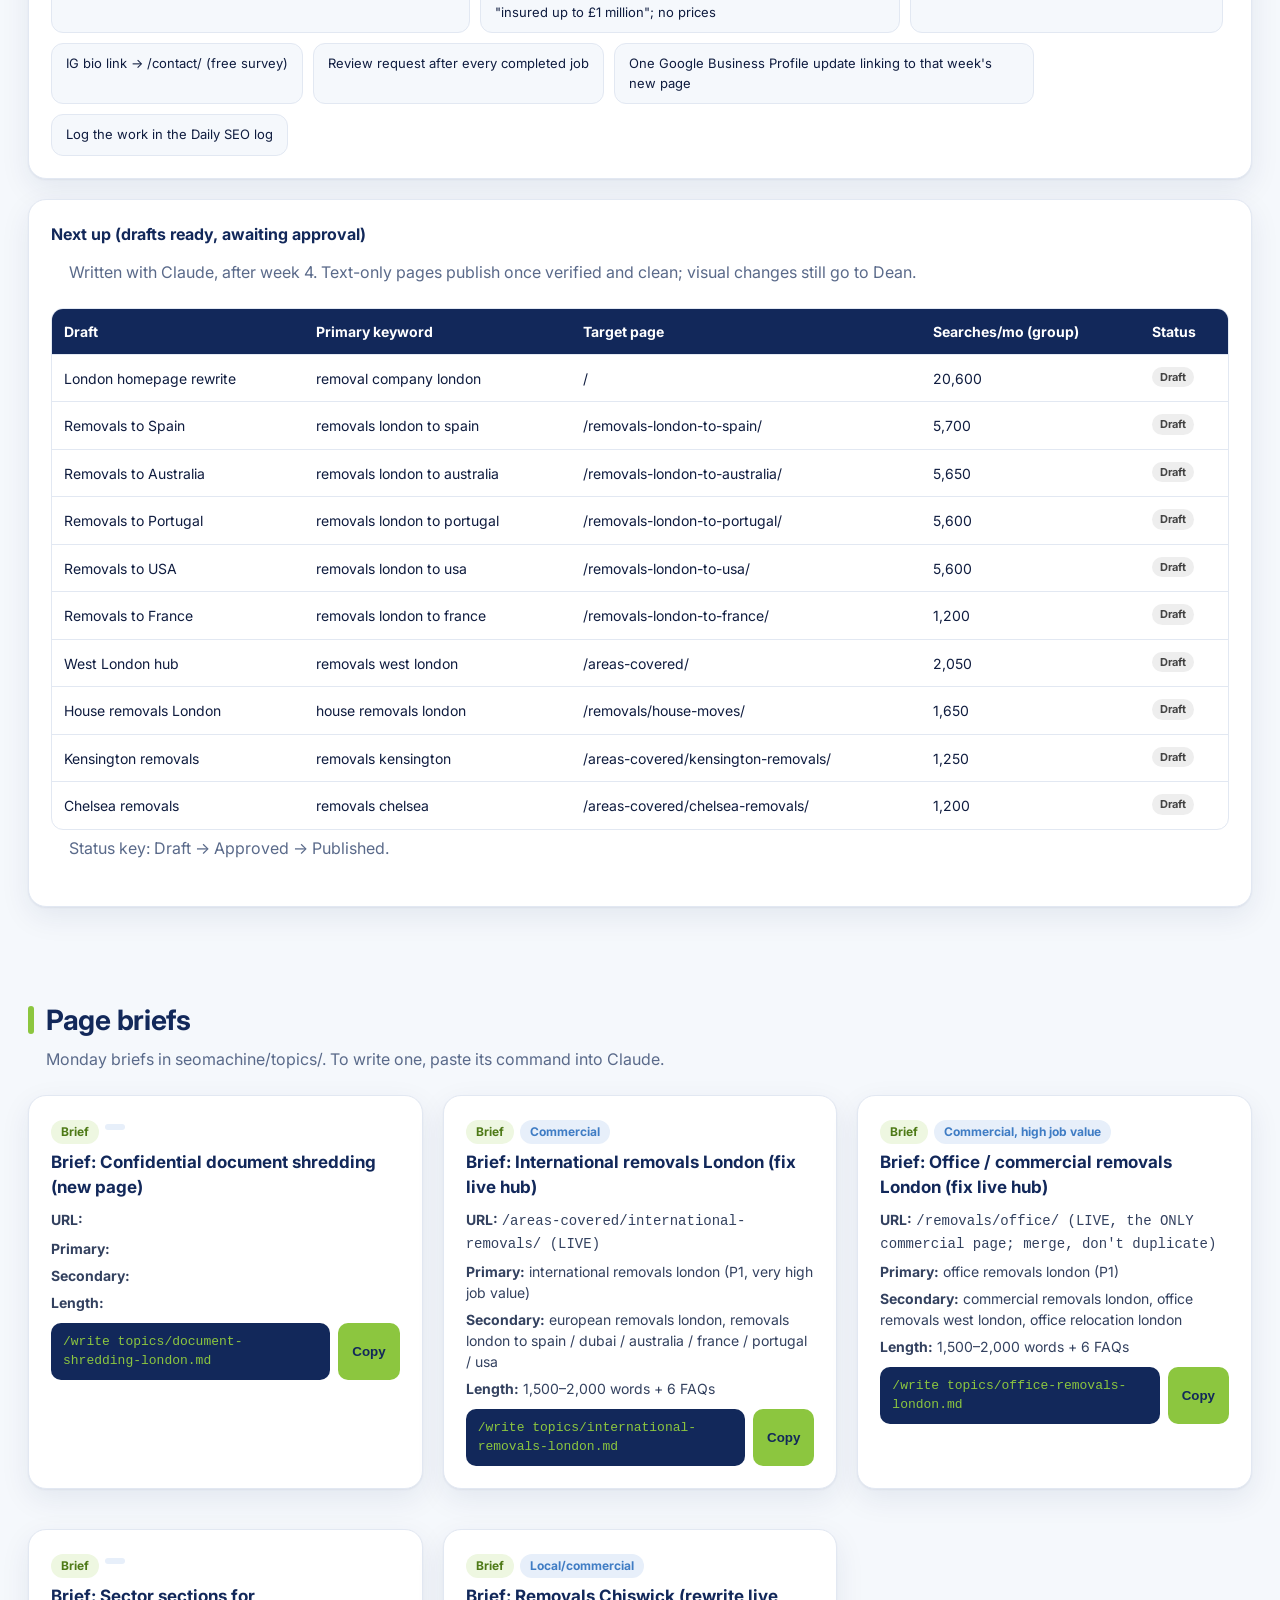
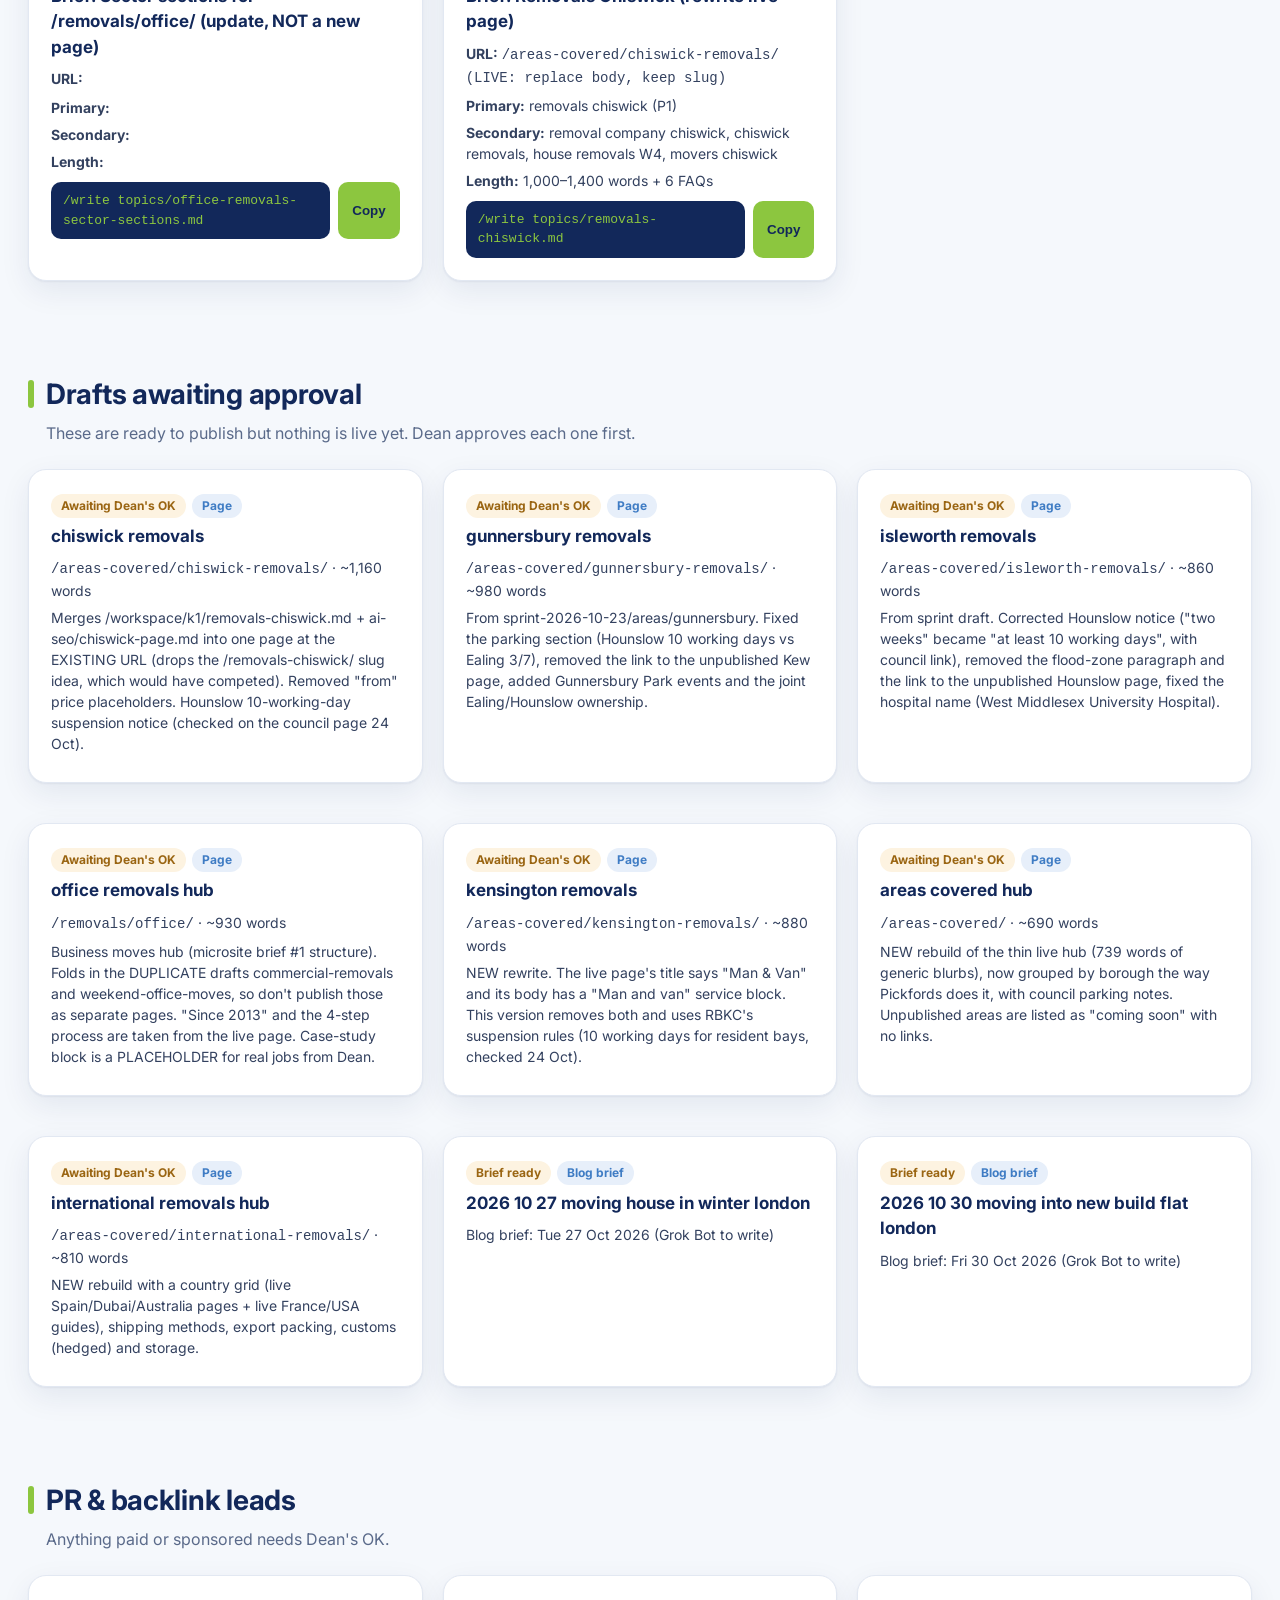
==== commit 36997b65: "Schedule: WordPress scheduled items and rewrites as of 25 Oct" ====
--- a/index.html
+++ b/index.html
@@ -22,7 +22,7 @@
 <div class="three"><div class="panel"><h3>By status</h3><div id="donut"></div></div><div class="panel span2"><h3>By group</h3><div id="groupBars" class="bars"></div></div></div>
 <div class="panel"><div class="filters"><input id="q" placeholder="Search keywords or pages…"><select id="fg"><option value="">All groups</option></select><select id="fp"><option value="">All priorities</option><option>1</option><option>2</option><option>3</option></select><select id="fs"><option value="">All statuses</option></select><span id="cnt" class="cnt"></span></div>
 <div class="tbl"><table><thead><tr><th data-k="keyword">Keyword</th><th data-k="group">Group</th><th data-k="intent">Intent</th><th data-k="page">Target page</th><th data-k="volume">Searches/mo</th><th data-k="trend">12-mo trend</th><th data-k="cpc">CPC</th><th data-k="priority">P</th><th data-k="status">Status</th></tr></thead><tbody id="kwBody"></tbody></table></div></div></section>
-<section id="schedule" class="wrap sec"><h2><span></span>Content schedule · 26 Oct – 20 Nov</h2><p class="sub">4-week calendar, Mon–Fri. <b>Week 1 approved by Dean on 25 Oct</b>: new pages are scheduled in WordPress for 09:00 on their day; rewrites of live pages are prepared and applied on the day (WordPress can't schedule edits to live pages).</p><div class="panel"><div class="tbl" style="max-height:none"><table class="cal"><thead><tr><th>Week</th><th>Mon</th><th>Tue</th><th>Wed</th><th>Thu</th><th>Fri</th><th>Off-site / Instagram</th></tr></thead><tbody><tr><td><b>Week 1</b><br><small>26–30 Oct</small></td><td><span class="ct ct-pub">Publish</span><br>Gunnersbury + Isleworth rewrites<br><span class="ct ct-draft">Rewrite ready · apply Mon 26 Oct</span></td><td><span class="ct ct-blog">Blog</span><br>Moving house checklist London<br><span class="ct ct-pub">Scheduled · Tue 27 Oct 09:00</span></td><td><span class="ct ct-pub">Publish</span><br>White City + Kew (new)<br><span class="ct ct-pub">Kew scheduled · Wed 28 Oct 09:00</span><br><span class="ct ct-draft">White City rewrite ready · apply Wed 28 Oct</span></td><td><span class="ct ct-pub">Publish</span><br>Office Removals West London<br><span class="ct ct-pub">Scheduled · Thu 29 Oct 09:00 (/removals/office/west-london/)</span></td><td><span class="ct ct-blog">Blog</span><br>Parking suspensions (Hounslow/Ealing/H&amp;F)<br><span class="ct ct-pub">Scheduled · Fri 30 Oct 09:00</span></td><td><span class="ct ct-ig">Off-site</span><br>GBP verify/NAP fix; claim RemovalReviews + Haulest; Trustpilot. IG: 3 posts (team at work, packing-the-kitchen reel, W4 street-moving tip)</td></tr><tr><td><b>Week 2</b><br><small>2–6 Nov</small></td><td><span class="ct ct-pub">Publish</span><br>Hammersmith + Ealing rewrites</td><td><span class="ct ct-blog">Blog</span><br>How to plan an office move</td><td><span class="ct ct-pub">Publish</span><br>Commercial &amp; Corporate Relocations</td><td><span class="ct ct-pub">Publish</span><br>Richmond + Hounslow (new)</td><td><span class="ct ct-blog">Blog</span><br>Packing tips for large homes</td><td><span class="ct ct-ig">Off-site</span><br>Citations 1–15; estate agent emails. IG: big-house move carousel, &#x27;how many boxes for a 4-bed&#x27; reel</td></tr><tr><td><b>Week 3</b><br><small>9–13 Nov</small></td><td><span class="ct ct-pub">Publish</span><br>Replace live Spain page with new version</td><td><span class="ct ct-blog">Blog</span><br>International removal cost factors</td><td><span class="ct ct-pub">Publish</span><br>Removals to France</td><td><span class="ct ct-pub">Publish</span><br>Removals to Portugal</td><td><span class="ct ct-blog">Blog</span><br>Moving to Dubai from London guide</td><td><span class="ct ct-ig">Off-site</span><br>Citations 16–30; expat site pitches. IG: &#x27;London to Spain&#x27; route reel, customs myth-buster</td></tr><tr><td><b>Week 4</b><br><small>16–20 Nov</small></td><td><span class="ct ct-pub">Publish</span><br>Replace live Dubai page with new version</td><td><span class="ct ct-pub">Publish</span><br>4–5 Bed House Removals</td><td><span class="ct ct-link">Internal links</span><br>every area page links to 3 neighbours + blogs</td><td><span class="ct ct-idx">Indexing</span><br>request indexing for all new URLs in Search Console</td><td><span class="ct ct-rev">Review</span><br>Search Console data; plan next month</td><td><span class="ct ct-ig">Off-site</span><br>Journalist requests daily; data PR pitch. IG: team/insurance trust post, client review graphics</td></tr></tbody></table></div></div><div class="panel"><h3>Every week</h3><div class="chips2"><div>Instagram: 3 feed posts + 2 reels + daily stories on move days</div><div>Tag the area (#Chiswick #Ealing #Richmond #W4); say "insured up to £1 million"; no prices</div><div>Monday: repost a Google review as a graphic</div><div>IG bio link → /contact/ (free survey)</div><div>Review request after every completed job</div><div>One Google Business Profile update linking to that week's new page</div><div>Log the work in the Daily SEO log</div></div></div><div class="panel"><h3>Next up (drafts ready, awaiting approval)</h3><p class="sub">Written with Claude, after week 4. Nothing publishes until Dean approves each page.</p><div class="tbl" style="max-height:none"><table><thead><tr><th>Draft</th><th>Primary keyword</th><th>Target page</th><th>Searches/mo (group)</th><th>Status</th></tr></thead><tbody><tr><td>London homepage rewrite</td><td>removal company london</td><td>/</td><td>20,600</td><td><span class="ct ct-draft">Draft</span></td></tr><tr><td>Removals to Spain</td><td>removals london to spain</td><td>/removals-london-to-spain/</td><td>5,700</td><td><span class="ct ct-draft">Draft</span></td></tr><tr><td>Removals to Australia</td><td>removals london to australia</td><td>/removals-london-to-australia/</td><td>5,650</td><td><span class="ct ct-draft">Draft</span></td></tr><tr><td>Removals to Portugal</td><td>removals london to portugal</td><td>/removals-london-to-portugal/</td><td>5,600</td><td><span class="ct ct-draft">Draft</span></td></tr><tr><td>Removals to USA</td><td>removals london to usa</td><td>/removals-london-to-usa/</td><td>5,600</td><td><span class="ct ct-draft">Draft</span></td></tr><tr><td>Removals to France</td><td>removals london to france</td><td>/removals-london-to-france/</td><td>1,200</td><td><span class="ct ct-draft">Draft</span></td></tr><tr><td>West London hub</td><td>removals west london</td><td>/areas-covered/</td><td>2,050</td><td><span class="ct ct-draft">Draft</span></td></tr><tr><td>House removals London</td><td>house removals london</td><td>/removals/house-moves/</td><td>1,650</td><td><span class="ct ct-draft">Draft</span></td></tr><tr><td>Kensington removals</td><td>removals kensington</td><td>/areas-covered/kensington-removals/</td><td>1,250</td><td><span class="ct ct-draft">Draft</span></td></tr><tr><td>Chelsea removals</td><td>removals chelsea</td><td>/areas-covered/chelsea-removals/</td><td>1,200</td><td><span class="ct ct-draft">Draft</span></td></tr></tbody></table></div><p class="sub">Status key: Draft → Approved → Published.</p></div></section>
+<section id="schedule" class="wrap sec"><h2><span></span>Content schedule · 26 Oct – 20 Nov</h2><p class="sub">4-week calendar, Mon–Fri. <b>Updated 25 Oct:</b> Dean no longer reviews text-only pages; only visual changes go to him. New pages are scheduled in WordPress for 09:00 London time; rewrites of live pages are backed up and applied on the day (WordPress can't schedule edits to live pages).</p><div class="panel"><div class="tbl" style="max-height:none"><table class="cal"><thead><tr><th>Week</th><th>Mon</th><th>Tue</th><th>Wed</th><th>Thu</th><th>Fri</th><th>Off-site / Instagram</th></tr></thead><tbody><tr><td><b>Week 1</b><br><small>26–30 Oct</small></td><td><span class="ct ct-pub">Publish</span><br>Gunnersbury + Isleworth rewrites<br><span class="ct ct-draft">Rewrite ready · apply Mon 26 Oct</span></td><td><span class="ct ct-blog">Blog</span><br>Moving house checklist London<br><span class="ct ct-pub">Scheduled · Tue 27 Oct 09:00</span></td><td><span class="ct ct-pub">Publish</span><br>White City + Kew (new)<br><span class="ct ct-pub">Kew scheduled · Wed 28 Oct 09:00</span><br><span class="ct ct-draft">White City rewrite ready · apply Wed 28 Oct</span></td><td><span class="ct ct-pub">Publish</span><br>Office Removals West London<br><span class="ct ct-pub">Scheduled · Thu 29 Oct 09:00 (/removals/office/west-london/)</span></td><td><span class="ct ct-blog">Blog</span><br>Parking suspensions (Hounslow/Ealing/H&amp;F)<br><span class="ct ct-pub">Scheduled · Fri 30 Oct 09:00</span></td><td><span class="ct ct-ig">Off-site</span><br>GBP verify/NAP fix; claim RemovalReviews + Haulest; Trustpilot. IG: 3 posts (team at work, packing-the-kitchen reel, W4 street-moving tip)</td></tr><tr><td><b>Week 2</b><br><small>2–6 Nov</small></td><td><span class="ct ct-pub">Publish</span><br>Hammersmith + Ealing rewrites</td><td><span class="ct ct-blog">Blog</span><br>How to plan an office move</td><td><span class="ct ct-pub">Publish</span><br>Commercial &amp; Corporate Relocations</td><td><span class="ct ct-pub">Publish</span><br>Richmond + Hounslow (new)</td><td><span class="ct ct-blog">Blog</span><br>Packing tips for large homes</td><td><span class="ct ct-ig">Off-site</span><br>Citations 1–15; estate agent emails. IG: big-house move carousel, &#x27;how many boxes for a 4-bed&#x27; reel</td></tr><tr><td><b>Week 3</b><br><small>9–13 Nov</small></td><td><span class="ct ct-pub">Publish</span><br>Replace live Spain page with new version</td><td><span class="ct ct-blog">Blog</span><br>International removal cost factors</td><td><span class="ct ct-pub">Publish</span><br>Removals to France</td><td><span class="ct ct-pub">Publish</span><br>Removals to Portugal</td><td><span class="ct ct-blog">Blog</span><br>Moving to Dubai from London guide</td><td><span class="ct ct-ig">Off-site</span><br>Citations 16–30; expat site pitches. IG: &#x27;London to Spain&#x27; route reel, customs myth-buster</td></tr><tr><td><b>Week 4</b><br><small>16–20 Nov</small></td><td><span class="ct ct-pub">Publish</span><br>Replace live Dubai page with new version</td><td><span class="ct ct-pub">Publish</span><br>4–5 Bed House Removals</td><td><span class="ct ct-link">Internal links</span><br>every area page links to 3 neighbours + blogs</td><td><span class="ct ct-idx">Indexing</span><br>request indexing for all new URLs in Search Console</td><td><span class="ct ct-rev">Review</span><br>Search Console data; plan next month</td><td><span class="ct ct-ig">Off-site</span><br>Journalist requests daily; data PR pitch. IG: team/insurance trust post, client review graphics</td></tr></tbody></table></div></div><div class="panel"><h3>Scheduled in WordPress (as of 25 Oct)</h3><div class="tbl" style="max-height:none"><table><thead><tr><th>Date (London)</th><th>Type</th><th>Item</th><th>URL</th><th>Status</th></tr></thead><tbody><tr><td>Tue 27 Oct 09:00</td><td>Blog</td><td>Moving house checklist London</td><td>/blog/moving-house-checklist-london/</td><td><span class="ct ct-pub">Scheduled (text audited 25 Oct)</span></td></tr><tr><td>Wed 28 Oct 09:00</td><td>Page</td><td>Removals Kew</td><td>/areas-covered/kew-removals/</td><td><span class="ct ct-pub">Scheduled (text audited 25 Oct)</span></td></tr><tr><td>Thu 29 Oct 09:00</td><td>Page</td><td>Office Removals West London</td><td>/removals/office/west-london/</td><td><span class="ct ct-pub">Scheduled (text audited 25 Oct)</span></td></tr><tr><td>Fri 30 Oct 09:00</td><td>Blog</td><td>Parking suspensions: Hounslow, Ealing, H&amp;F</td><td>/blog/parking-suspensions-removals-hounslow-ealing-hammersmith-fulham/</td><td><span class="ct ct-pub">Scheduled (council notice periods checked)</span></td></tr><tr><td>Tue 3 Nov 09:00</td><td>Rewrite</td><td>Office move building rules (blog)</td><td>/blog/office-move-building-rules-london/</td><td><span class="ct ct-draft">Backup taken · apply on the day</span></td></tr><tr><td>Fri 6 Nov 09:00</td><td>Blog</td><td>Moving out of a rented flat in London</td><td>/blog/moving-out-of-a-rented-flat-london/</td><td><span class="ct ct-pub">Scheduled</span></td></tr><tr><td>Tue 10 Nov 09:00</td><td>Rewrite</td><td>Removals Acton</td><td>/areas-covered/acton-removals/</td><td><span class="ct ct-draft">Backup taken · apply on the day</span></td></tr><tr><td>Thu 12 Nov 09:00</td><td>Rewrite</td><td>Removals Brentford</td><td>/areas-covered/brentford-removals/</td><td><span class="ct ct-draft">Backup taken · apply on the day</span></td></tr><tr><td>Fri 13 Nov 09:00</td><td>Blog</td><td>Removals video survey: how it works</td><td>/blog/removals-video-survey-london/</td><td><span class="ct ct-pub">Scheduled</span></td></tr><tr><td>Tue 17 Nov 09:00</td><td>Page</td><td>Removals Notting Hill</td><td>/areas-covered/notting-hill-removals/</td><td><span class="ct ct-pub">Scheduled</span></td></tr><tr><td>Wed 18 Nov 09:00</td><td>Page</td><td>Removals Twickenham</td><td>/areas-covered/twickenham-removals/</td><td><span class="ct ct-pub">Scheduled</span></td></tr><tr><td>Thu 19 Nov 09:00</td><td>Page</td><td>Business storage London</td><td>/removals/storage-services/business-storage/</td><td><span class="ct ct-pub">Scheduled</span></td></tr></tbody></table></div></div><div class="panel"><h3>Every week</h3><div class="chips2"><div>Instagram: 3 feed posts + 2 reels + daily stories on move days</div><div>Tag the area (#Chiswick #Ealing #Richmond #W4); say "insured up to £1 million"; no prices</div><div>Monday: repost a Google review as a graphic</div><div>IG bio link → /contact/ (free survey)</div><div>Review request after every completed job</div><div>One Google Business Profile update linking to that week's new page</div><div>Log the work in the Daily SEO log</div></div></div><div class="panel"><h3>Next up (drafts ready, awaiting approval)</h3><p class="sub">Written with Claude, after week 4. Text-only pages publish once verified and clean; visual changes still go to Dean.</p><div class="tbl" style="max-height:none"><table><thead><tr><th>Draft</th><th>Primary keyword</th><th>Target page</th><th>Searches/mo (group)</th><th>Status</th></tr></thead><tbody><tr><td>London homepage rewrite</td><td>removal company london</td><td>/</td><td>20,600</td><td><span class="ct ct-draft">Draft</span></td></tr><tr><td>Removals to Spain</td><td>removals london to spain</td><td>/removals-london-to-spain/</td><td>5,700</td><td><span class="ct ct-draft">Draft</span></td></tr><tr><td>Removals to Australia</td><td>removals london to australia</td><td>/removals-london-to-australia/</td><td>5,650</td><td><span class="ct ct-draft">Draft</span></td></tr><tr><td>Removals to Portugal</td><td>removals london to portugal</td><td>/removals-london-to-portugal/</td><td>5,600</td><td><span class="ct ct-draft">Draft</span></td></tr><tr><td>Removals to USA</td><td>removals london to usa</td><td>/removals-london-to-usa/</td><td>5,600</td><td><span class="ct ct-draft">Draft</span></td></tr><tr><td>Removals to France</td><td>removals london to france</td><td>/removals-london-to-france/</td><td>1,200</td><td><span class="ct ct-draft">Draft</span></td></tr><tr><td>West London hub</td><td>removals west london</td><td>/areas-covered/</td><td>2,050</td><td><span class="ct ct-draft">Draft</span></td></tr><tr><td>House removals London</td><td>house removals london</td><td>/removals/house-moves/</td><td>1,650</td><td><span class="ct ct-draft">Draft</span></td></tr><tr><td>Kensington removals</td><td>removals kensington</td><td>/areas-covered/kensington-removals/</td><td>1,250</td><td><span class="ct ct-draft">Draft</span></td></tr><tr><td>Chelsea removals</td><td>removals chelsea</td><td>/areas-covered/chelsea-removals/</td><td>1,200</td><td><span class="ct ct-draft">Draft</span></td></tr></tbody></table></div><p class="sub">Status key: Draft → Approved → Published.</p></div></section>
 <section id="briefs" class="wrap sec"><h2><span></span>Page briefs</h2><p class="sub">Monday briefs in seomachine/topics/. To write one, paste its command into Claude.</p><div class="cards" id="briefCards"></div></section>
 <section id="drafts" class="wrap sec"><h2><span></span>Drafts awaiting approval</h2><p class="sub">These are ready to publish but nothing is live yet. Dean approves each one first.</p><div class="cards" id="draftCards"></div></section>
 <section id="pr" class="wrap sec"><h2><span></span>PR &amp; backlink leads</h2><p class="sub">Anything paid or sponsored needs Dean's OK.</p><div class="cards" id="prCards"></div></section>
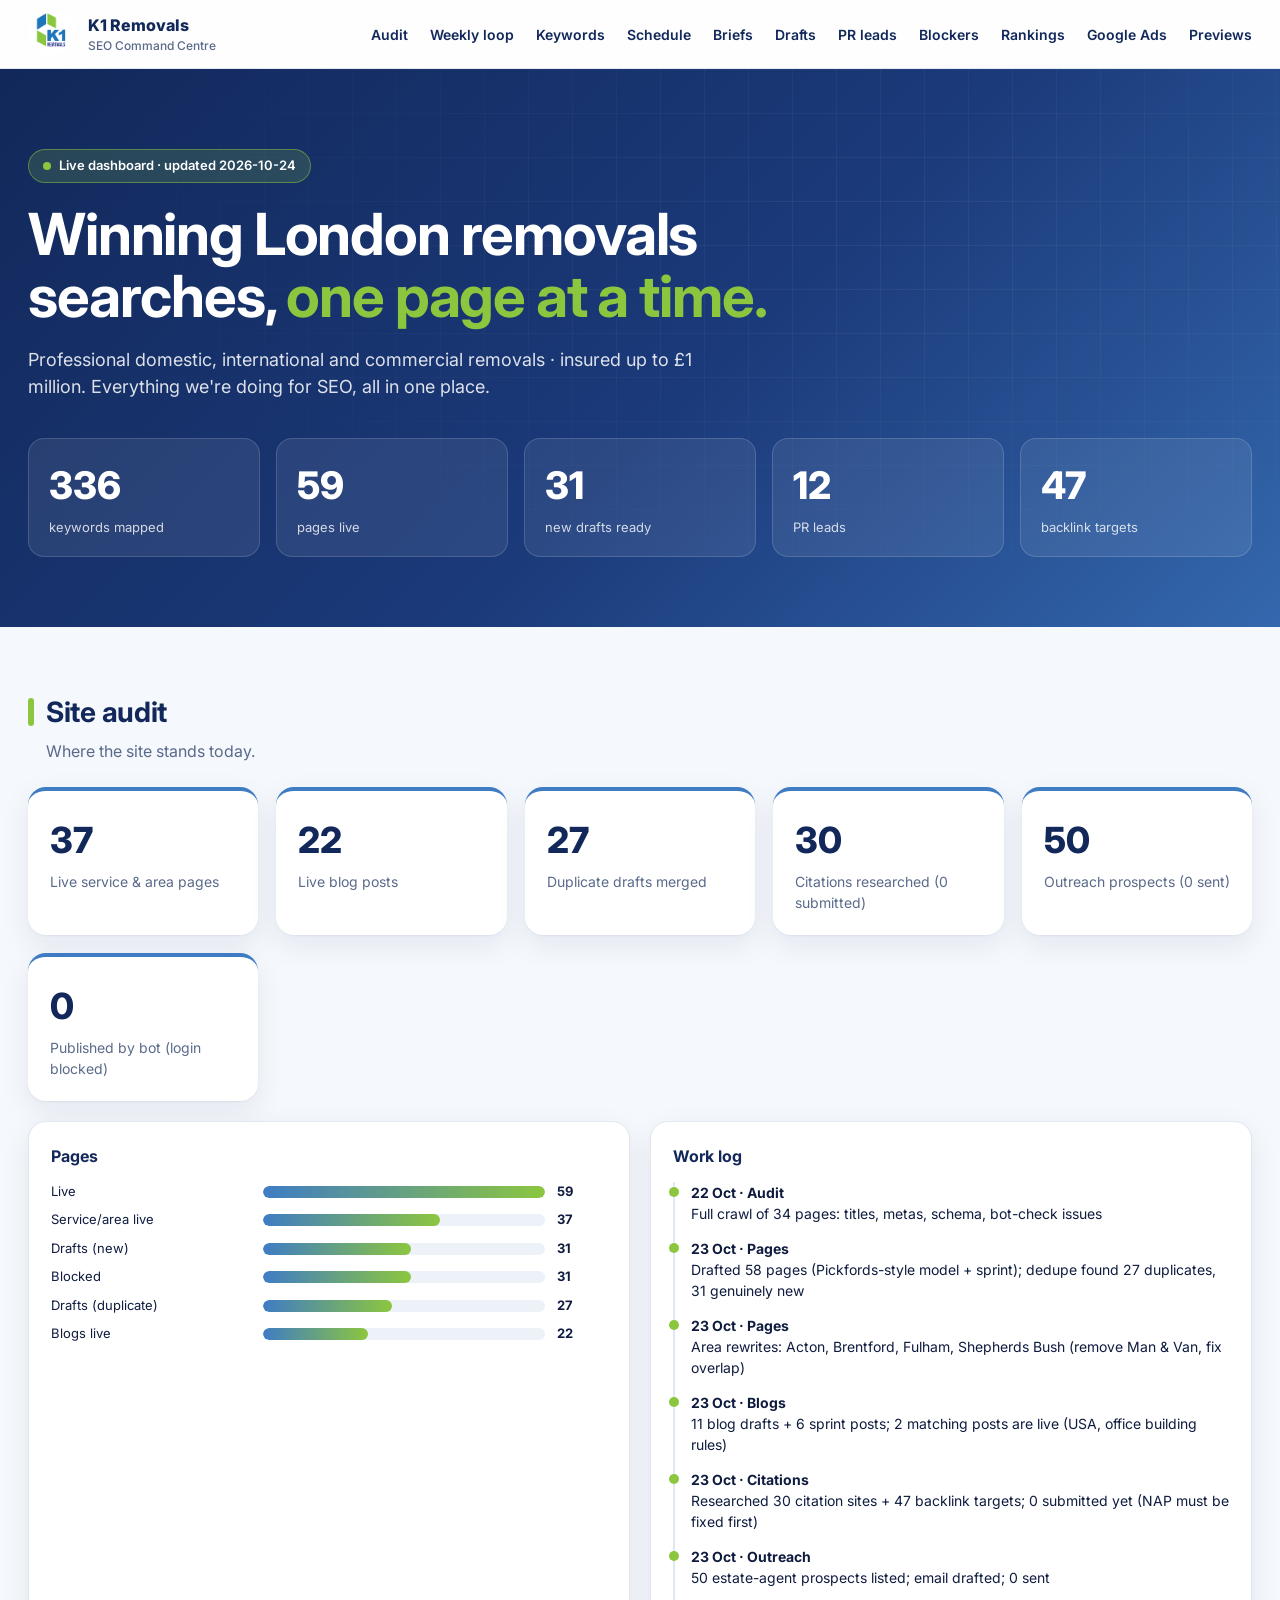
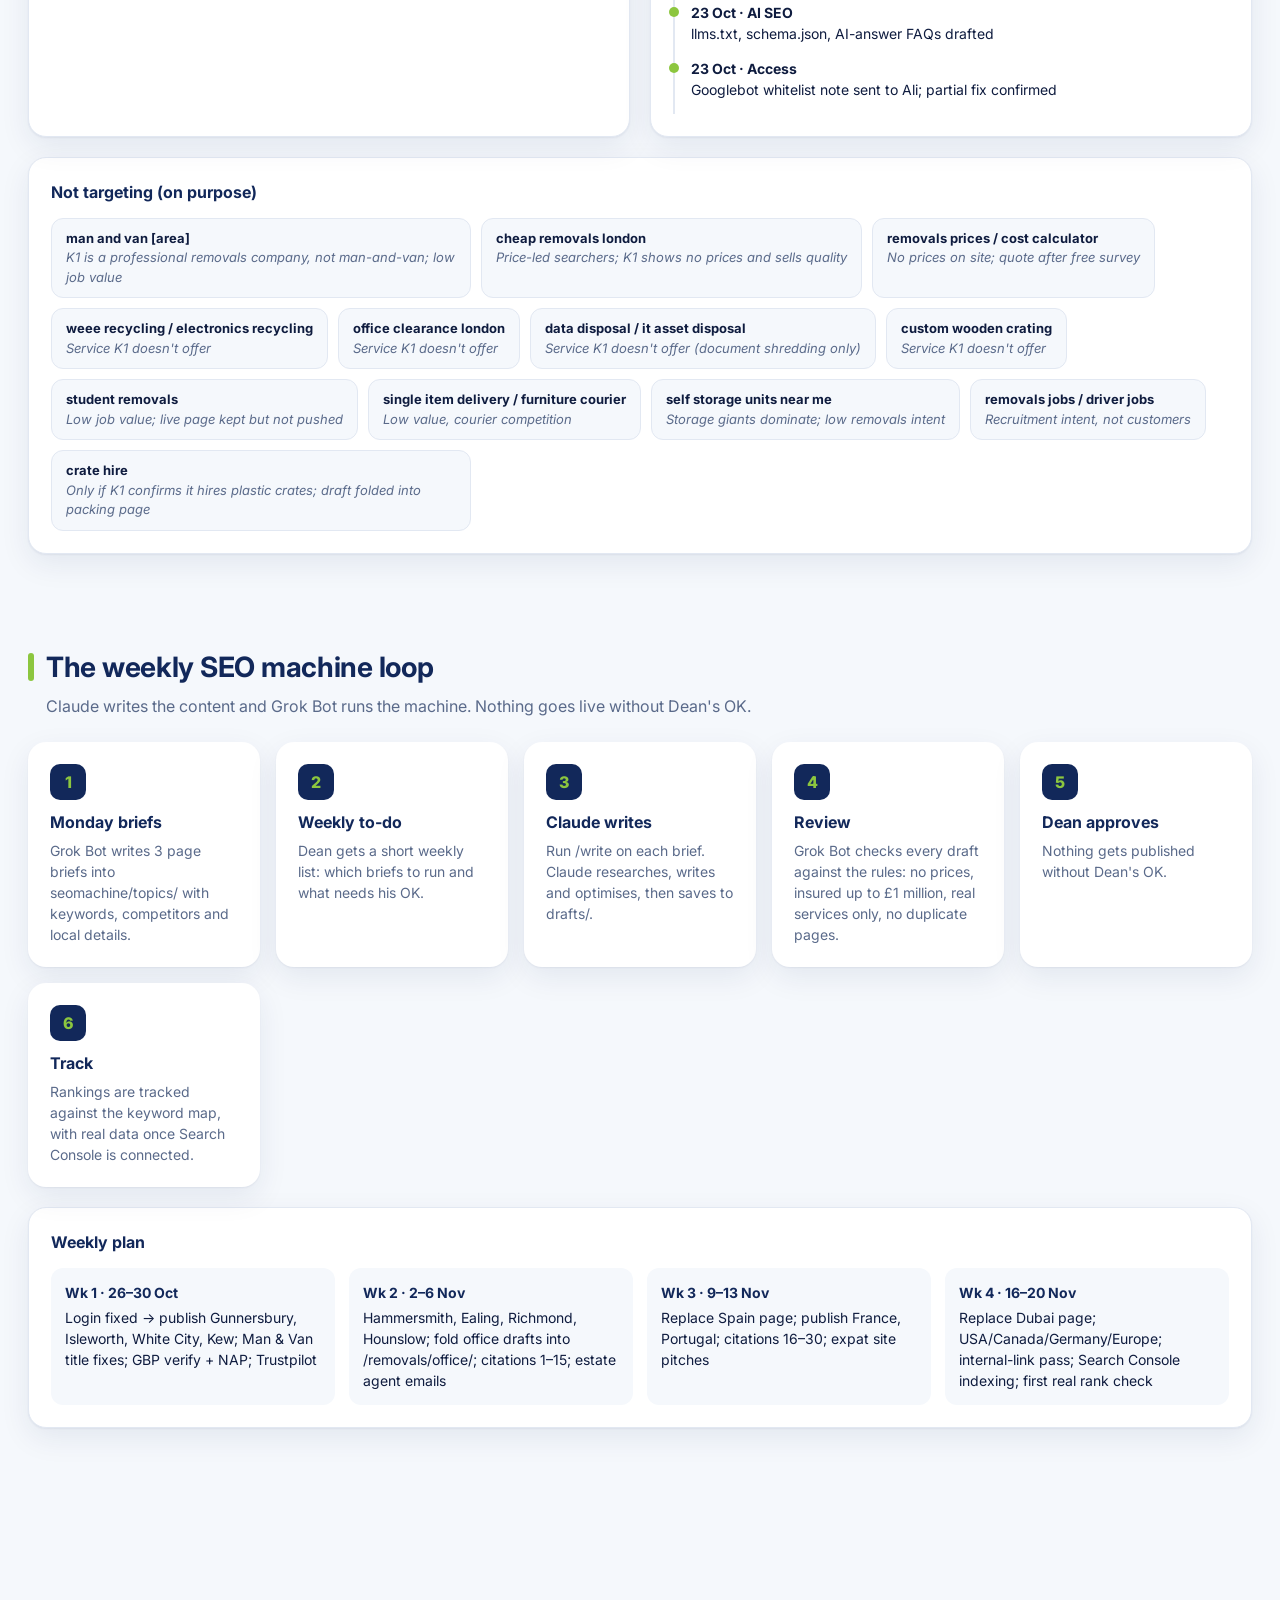
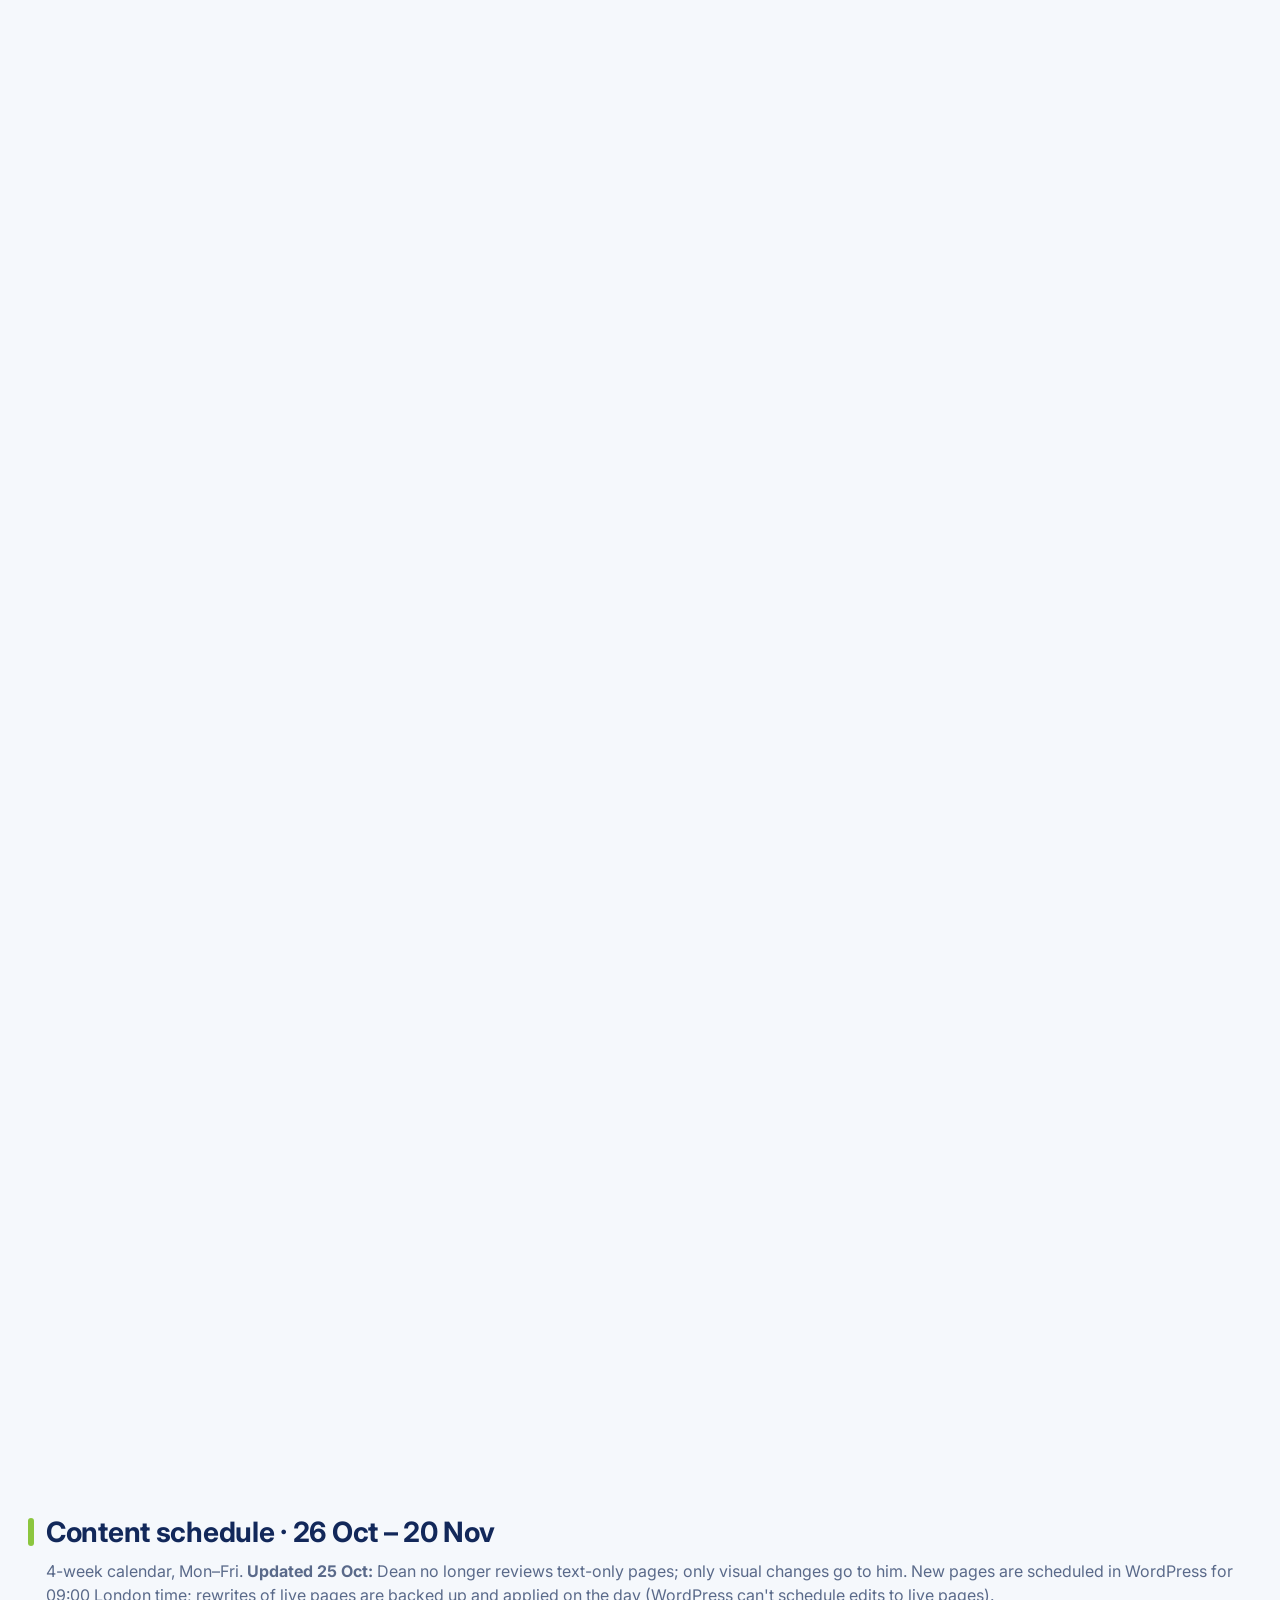
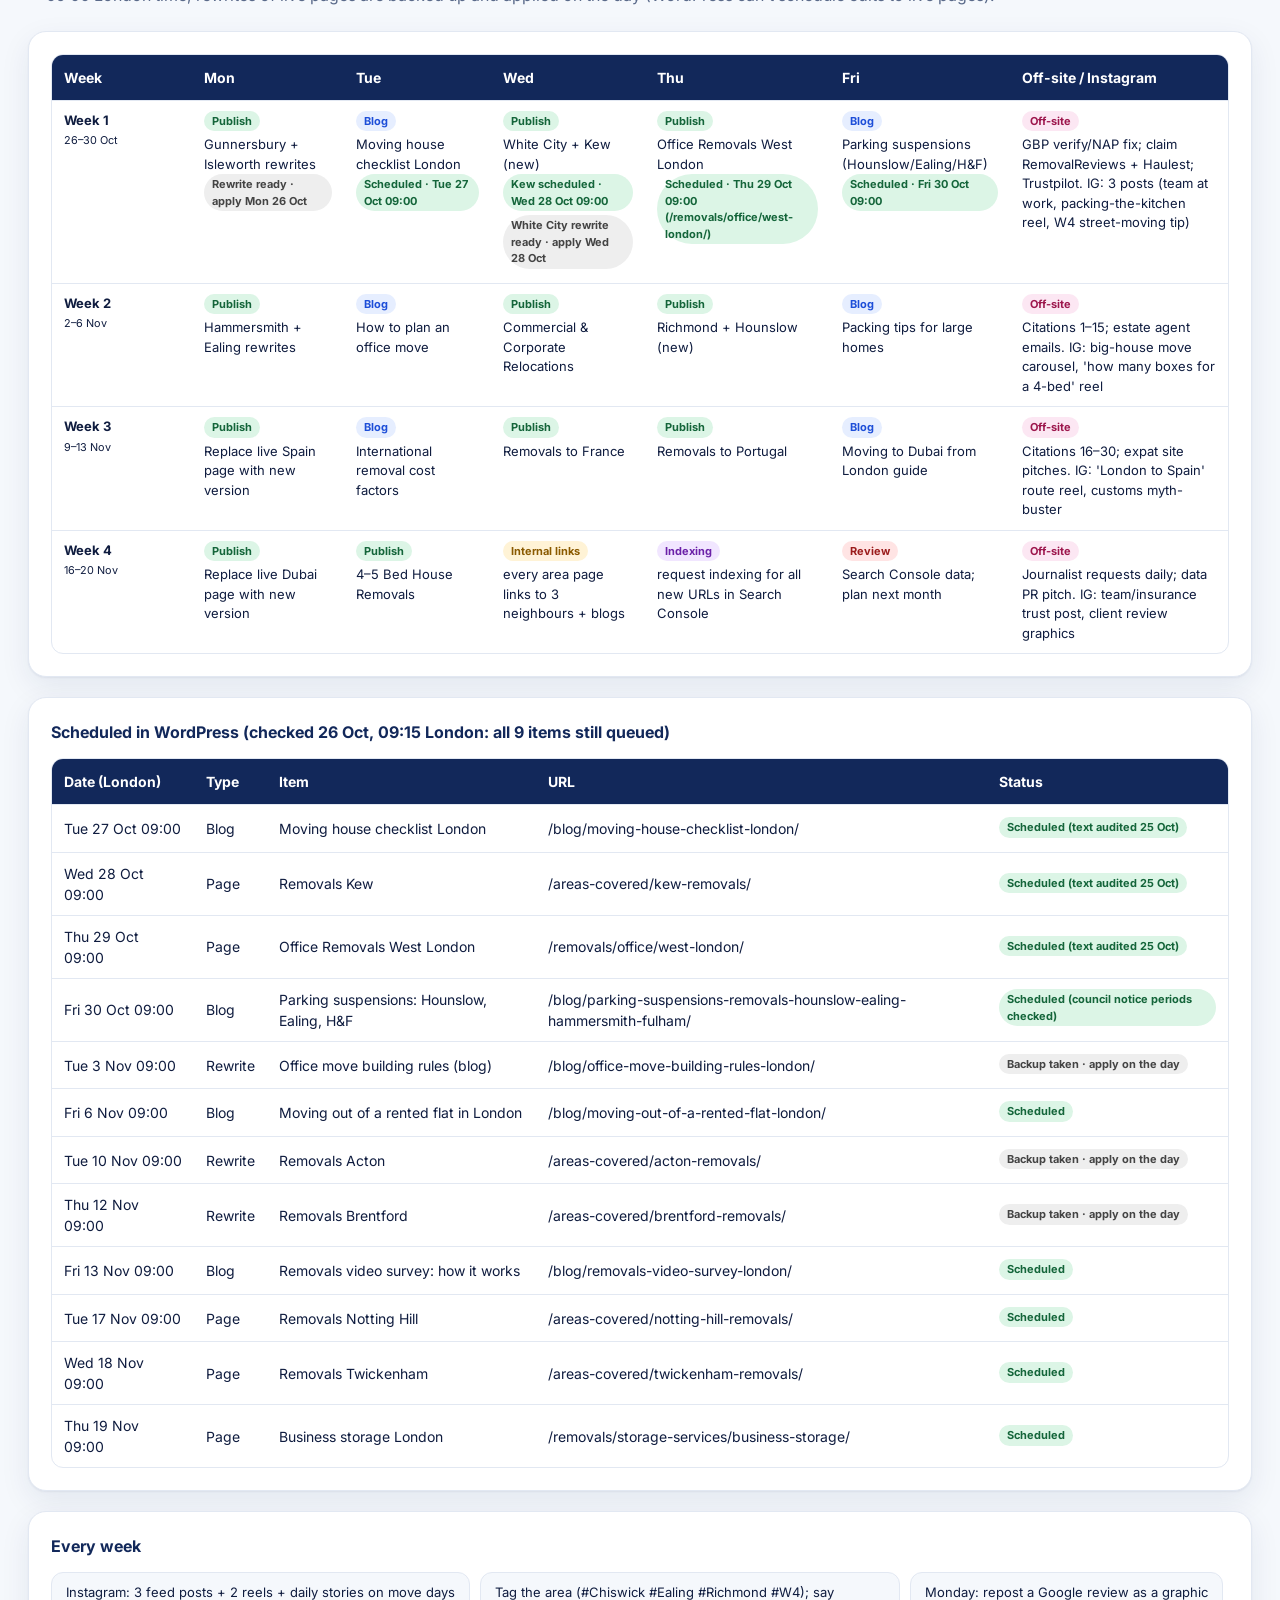
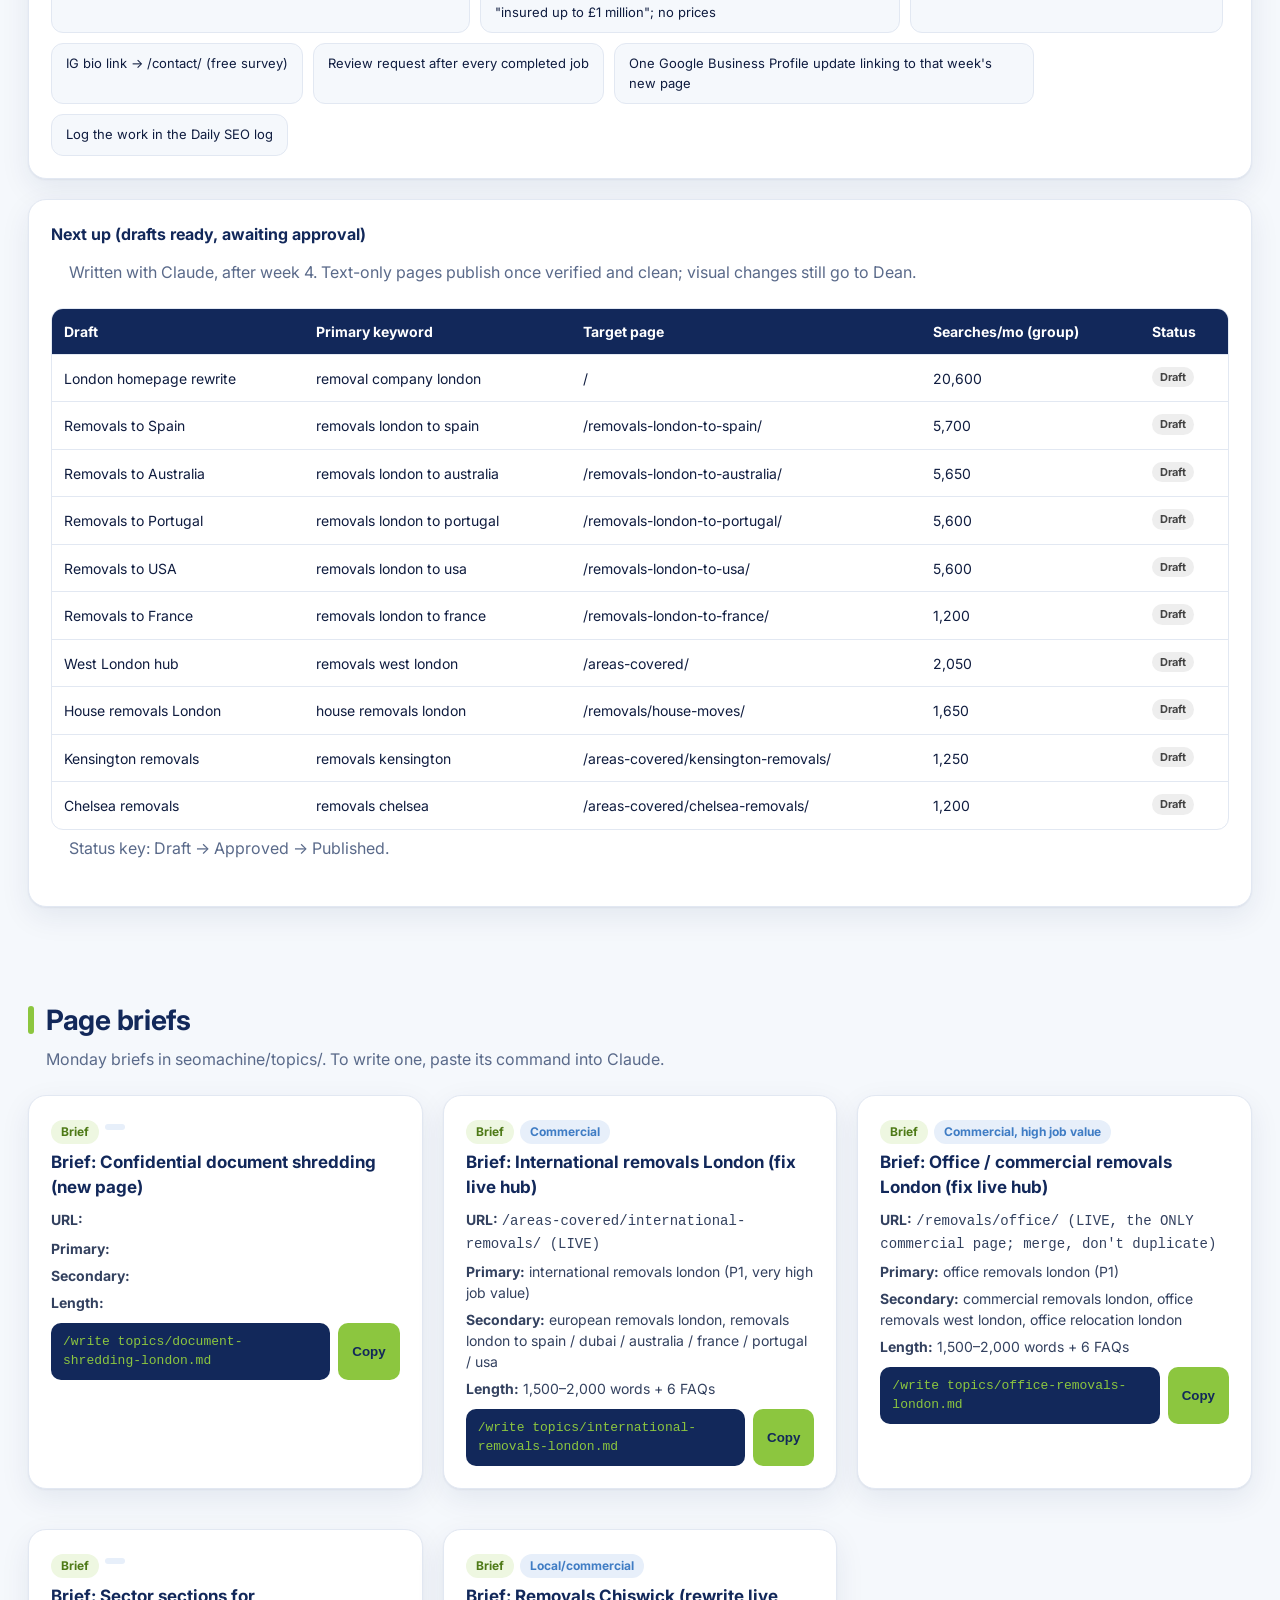
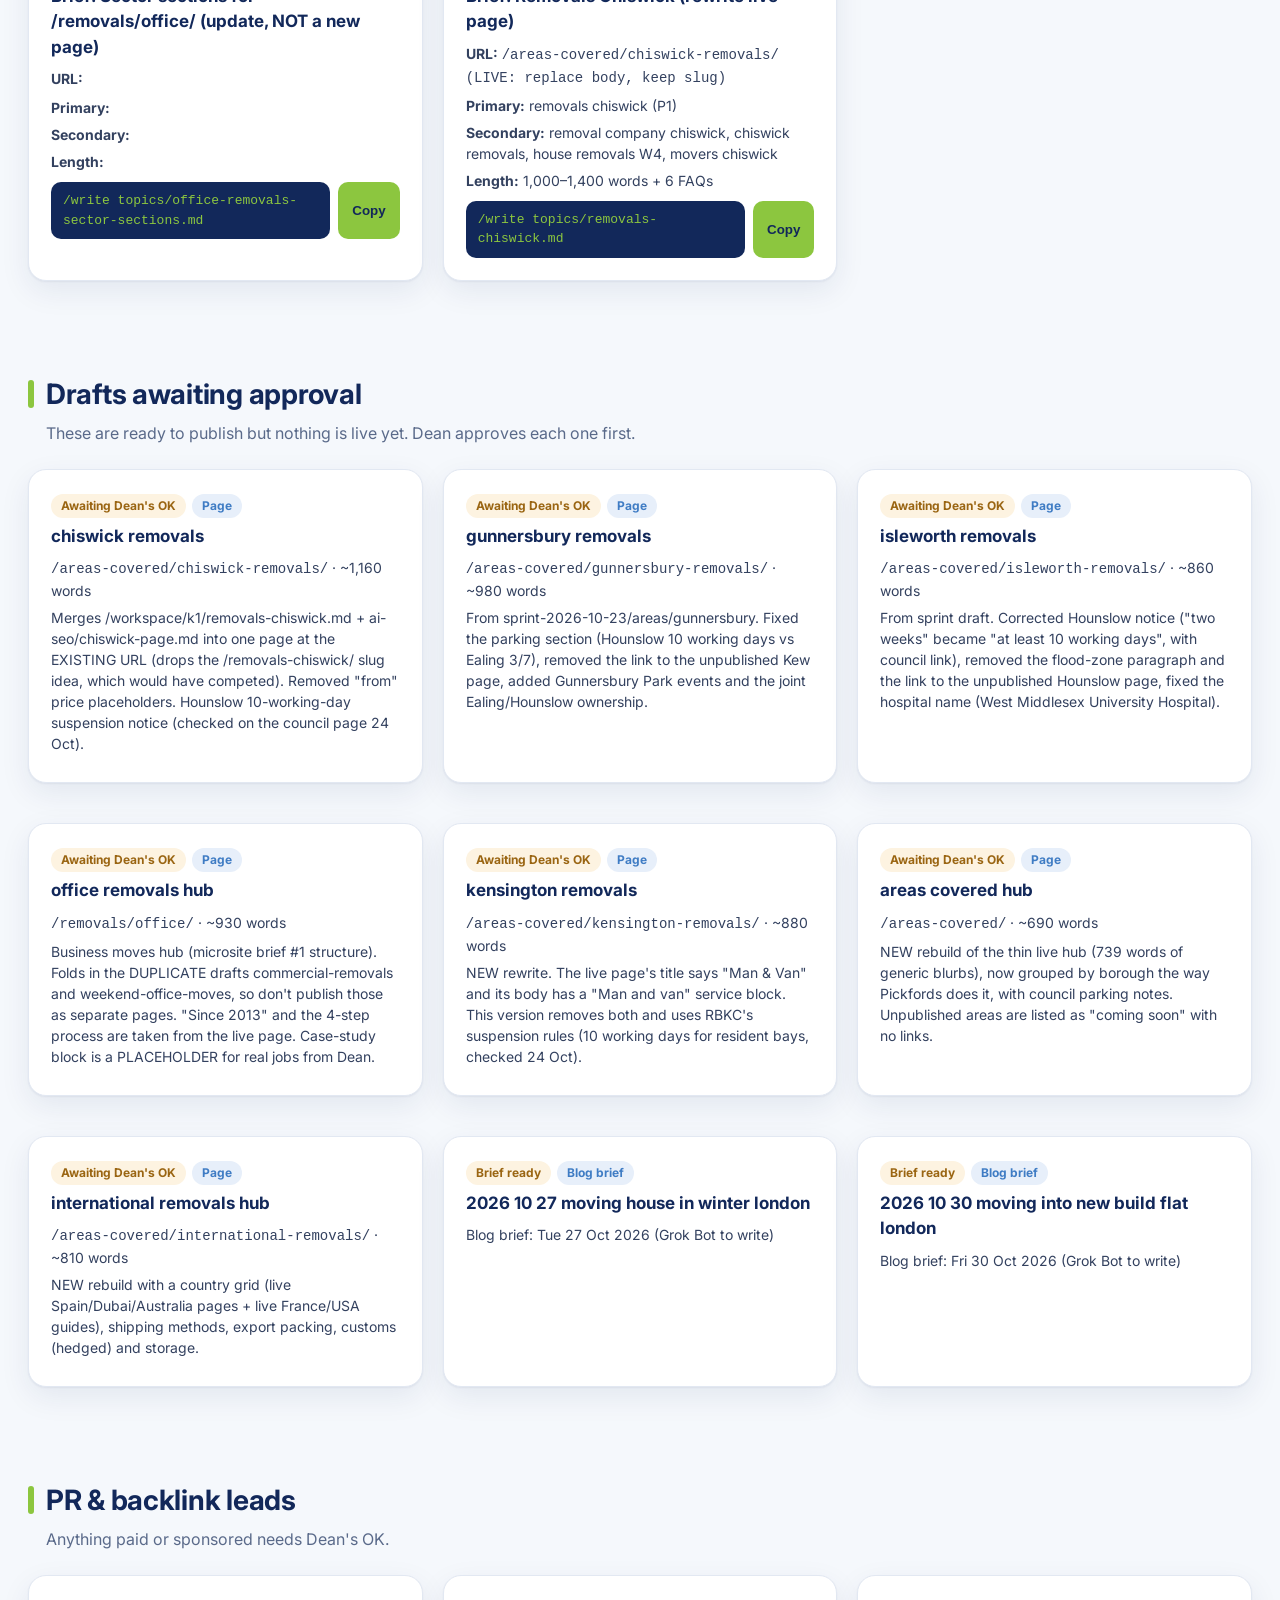
==== commit 37fa1616: "Schedule check 26 Oct 09:15" ====
--- a/index.html
+++ b/index.html
@@ -22,14 +22,18 @@
 <div class="three"><div class="panel"><h3>By status</h3><div id="donut"></div></div><div class="panel span2"><h3>By group</h3><div id="groupBars" class="bars"></div></div></div>
 <div class="panel"><div class="filters"><input id="q" placeholder="Search keywords or pages…"><select id="fg"><option value="">All groups</option></select><select id="fp"><option value="">All priorities</option><option>1</option><option>2</option><option>3</option></select><select id="fs"><option value="">All statuses</option></select><span id="cnt" class="cnt"></span></div>
 <div class="tbl"><table><thead><tr><th data-k="keyword">Keyword</th><th data-k="group">Group</th><th data-k="intent">Intent</th><th data-k="page">Target page</th><th data-k="volume">Searches/mo</th><th data-k="trend">12-mo trend</th><th data-k="cpc">CPC</th><th data-k="priority">P</th><th data-k="status">Status</th></tr></thead><tbody id="kwBody"></tbody></table></div></div></section>
-<section id="schedule" class="wrap sec"><h2><span></span>Content schedule · 26 Oct – 20 Nov</h2><p class="sub">4-week calendar, Mon–Fri. <b>Updated 25 Oct:</b> Dean no longer reviews text-only pages; only visual changes go to him. New pages are scheduled in WordPress for 09:00 London time; rewrites of live pages are backed up and applied on the day (WordPress can't schedule edits to live pages).</p><div class="panel"><div class="tbl" style="max-height:none"><table class="cal"><thead><tr><th>Week</th><th>Mon</th><th>Tue</th><th>Wed</th><th>Thu</th><th>Fri</th><th>Off-site / Instagram</th></tr></thead><tbody><tr><td><b>Week 1</b><br><small>26–30 Oct</small></td><td><span class="ct ct-pub">Publish</span><br>Gunnersbury + Isleworth rewrites<br><span class="ct ct-draft">Rewrite ready · apply Mon 26 Oct</span></td><td><span class="ct ct-blog">Blog</span><br>Moving house checklist London<br><span class="ct ct-pub">Scheduled · Tue 27 Oct 09:00</span></td><td><span class="ct ct-pub">Publish</span><br>White City + Kew (new)<br><span class="ct ct-pub">Kew scheduled · Wed 28 Oct 09:00</span><br><span class="ct ct-draft">White City rewrite ready · apply Wed 28 Oct</span></td><td><span class="ct ct-pub">Publish</span><br>Office Removals West London<br><span class="ct ct-pub">Scheduled · Thu 29 Oct 09:00 (/removals/office/west-london/)</span></td><td><span class="ct ct-blog">Blog</span><br>Parking suspensions (Hounslow/Ealing/H&amp;F)<br><span class="ct ct-pub">Scheduled · Fri 30 Oct 09:00</span></td><td><span class="ct ct-ig">Off-site</span><br>GBP verify/NAP fix; claim RemovalReviews + Haulest; Trustpilot. IG: 3 posts (team at work, packing-the-kitchen reel, W4 street-moving tip)</td></tr><tr><td><b>Week 2</b><br><small>2–6 Nov</small></td><td><span class="ct ct-pub">Publish</span><br>Hammersmith + Ealing rewrites</td><td><span class="ct ct-blog">Blog</span><br>How to plan an office move</td><td><span class="ct ct-pub">Publish</span><br>Commercial &amp; Corporate Relocations</td><td><span class="ct ct-pub">Publish</span><br>Richmond + Hounslow (new)</td><td><span class="ct ct-blog">Blog</span><br>Packing tips for large homes</td><td><span class="ct ct-ig">Off-site</span><br>Citations 1–15; estate agent emails. IG: big-house move carousel, &#x27;how many boxes for a 4-bed&#x27; reel</td></tr><tr><td><b>Week 3</b><br><small>9–13 Nov</small></td><td><span class="ct ct-pub">Publish</span><br>Replace live Spain page with new version</td><td><span class="ct ct-blog">Blog</span><br>International removal cost factors</td><td><span class="ct ct-pub">Publish</span><br>Removals to France</td><td><span class="ct ct-pub">Publish</span><br>Removals to Portugal</td><td><span class="ct ct-blog">Blog</span><br>Moving to Dubai from London guide</td><td><span class="ct ct-ig">Off-site</span><br>Citations 16–30; expat site pitches. IG: &#x27;London to Spain&#x27; route reel, customs myth-buster</td></tr><tr><td><b>Week 4</b><br><small>16–20 Nov</small></td><td><span class="ct ct-pub">Publish</span><br>Replace live Dubai page with new version</td><td><span class="ct ct-pub">Publish</span><br>4–5 Bed House Removals</td><td><span class="ct ct-link">Internal links</span><br>every area page links to 3 neighbours + blogs</td><td><span class="ct ct-idx">Indexing</span><br>request indexing for all new URLs in Search Console</td><td><span class="ct ct-rev">Review</span><br>Search Console data; plan next month</td><td><span class="ct ct-ig">Off-site</span><br>Journalist requests daily; data PR pitch. IG: team/insurance trust post, client review graphics</td></tr></tbody></table></div></div><div class="panel"><h3>Scheduled in WordPress (as of 25 Oct)</h3><div class="tbl" style="max-height:none"><table><thead><tr><th>Date (London)</th><th>Type</th><th>Item</th><th>URL</th><th>Status</th></tr></thead><tbody><tr><td>Tue 27 Oct 09:00</td><td>Blog</td><td>Moving house checklist London</td><td>/blog/moving-house-checklist-london/</td><td><span class="ct ct-pub">Scheduled (text audited 25 Oct)</span></td></tr><tr><td>Wed 28 Oct 09:00</td><td>Page</td><td>Removals Kew</td><td>/areas-covered/kew-removals/</td><td><span class="ct ct-pub">Scheduled (text audited 25 Oct)</span></td></tr><tr><td>Thu 29 Oct 09:00</td><td>Page</td><td>Office Removals West London</td><td>/removals/office/west-london/</td><td><span class="ct ct-pub">Scheduled (text audited 25 Oct)</span></td></tr><tr><td>Fri 30 Oct 09:00</td><td>Blog</td><td>Parking suspensions: Hounslow, Ealing, H&amp;F</td><td>/blog/parking-suspensions-removals-hounslow-ealing-hammersmith-fulham/</td><td><span class="ct ct-pub">Scheduled (council notice periods checked)</span></td></tr><tr><td>Tue 3 Nov 09:00</td><td>Rewrite</td><td>Office move building rules (blog)</td><td>/blog/office-move-building-rules-london/</td><td><span class="ct ct-draft">Backup taken · apply on the day</span></td></tr><tr><td>Fri 6 Nov 09:00</td><td>Blog</td><td>Moving out of a rented flat in London</td><td>/blog/moving-out-of-a-rented-flat-london/</td><td><span class="ct ct-pub">Scheduled</span></td></tr><tr><td>Tue 10 Nov 09:00</td><td>Rewrite</td><td>Removals Acton</td><td>/areas-covered/acton-removals/</td><td><span class="ct ct-draft">Backup taken · apply on the day</span></td></tr><tr><td>Thu 12 Nov 09:00</td><td>Rewrite</td><td>Removals Brentford</td><td>/areas-covered/brentford-removals/</td><td><span class="ct ct-draft">Backup taken · apply on the day</span></td></tr><tr><td>Fri 13 Nov 09:00</td><td>Blog</td><td>Removals video survey: how it works</td><td>/blog/removals-video-survey-london/</td><td><span class="ct ct-pub">Scheduled</span></td></tr><tr><td>Tue 17 Nov 09:00</td><td>Page</td><td>Removals Notting Hill</td><td>/areas-covered/notting-hill-removals/</td><td><span class="ct ct-pub">Scheduled</span></td></tr><tr><td>Wed 18 Nov 09:00</td><td>Page</td><td>Removals Twickenham</td><td>/areas-covered/twickenham-removals/</td><td><span class="ct ct-pub">Scheduled</span></td></tr><tr><td>Thu 19 Nov 09:00</td><td>Page</td><td>Business storage London</td><td>/removals/storage-services/business-storage/</td><td><span class="ct ct-pub">Scheduled</span></td></tr></tbody></table></div></div><div class="panel"><h3>Every week</h3><div class="chips2"><div>Instagram: 3 feed posts + 2 reels + daily stories on move days</div><div>Tag the area (#Chiswick #Ealing #Richmond #W4); say "insured up to £1 million"; no prices</div><div>Monday: repost a Google review as a graphic</div><div>IG bio link → /contact/ (free survey)</div><div>Review request after every completed job</div><div>One Google Business Profile update linking to that week's new page</div><div>Log the work in the Daily SEO log</div></div></div><div class="panel"><h3>Next up (drafts ready, awaiting approval)</h3><p class="sub">Written with Claude, after week 4. Text-only pages publish once verified and clean; visual changes still go to Dean.</p><div class="tbl" style="max-height:none"><table><thead><tr><th>Draft</th><th>Primary keyword</th><th>Target page</th><th>Searches/mo (group)</th><th>Status</th></tr></thead><tbody><tr><td>London homepage rewrite</td><td>removal company london</td><td>/</td><td>20,600</td><td><span class="ct ct-draft">Draft</span></td></tr><tr><td>Removals to Spain</td><td>removals london to spain</td><td>/removals-london-to-spain/</td><td>5,700</td><td><span class="ct ct-draft">Draft</span></td></tr><tr><td>Removals to Australia</td><td>removals london to australia</td><td>/removals-london-to-australia/</td><td>5,650</td><td><span class="ct ct-draft">Draft</span></td></tr><tr><td>Removals to Portugal</td><td>removals london to portugal</td><td>/removals-london-to-portugal/</td><td>5,600</td><td><span class="ct ct-draft">Draft</span></td></tr><tr><td>Removals to USA</td><td>removals london to usa</td><td>/removals-london-to-usa/</td><td>5,600</td><td><span class="ct ct-draft">Draft</span></td></tr><tr><td>Removals to France</td><td>removals london to france</td><td>/removals-london-to-france/</td><td>1,200</td><td><span class="ct ct-draft">Draft</span></td></tr><tr><td>West London hub</td><td>removals west london</td><td>/areas-covered/</td><td>2,050</td><td><span class="ct ct-draft">Draft</span></td></tr><tr><td>House removals London</td><td>house removals london</td><td>/removals/house-moves/</td><td>1,650</td><td><span class="ct ct-draft">Draft</span></td></tr><tr><td>Kensington removals</td><td>removals kensington</td><td>/areas-covered/kensington-removals/</td><td>1,250</td><td><span class="ct ct-draft">Draft</span></td></tr><tr><td>Chelsea removals</td><td>removals chelsea</td><td>/areas-covered/chelsea-removals/</td><td>1,200</td><td><span class="ct ct-draft">Draft</span></td></tr></tbody></table></div><p class="sub">Status key: Draft → Approved → Published.</p></div></section>
+<section id="schedule" class="wrap sec"><h2><span></span>Content schedule · 26 Oct – 20 Nov</h2><p class="sub">4-week calendar, Mon–Fri. <b>Updated 25 Oct:</b> Dean no longer reviews text-only pages; only visual changes go to him. New pages are scheduled in WordPress for 09:00 London time; rewrites of live pages are backed up and applied on the day (WordPress can't schedule edits to live pages).</p><div class="panel"><div class="tbl" style="max-height:none"><table class="cal"><thead><tr><th>Week</th><th>Mon</th><th>Tue</th><th>Wed</th><th>Thu</th><th>Fri</th><th>Off-site / Instagram</th></tr></thead><tbody><tr><td><b>Week 1</b><br><small>26–30 Oct</small></td><td><span class="ct ct-pub">Publish</span><br>Gunnersbury + Isleworth rewrites<br><span class="ct ct-draft">Rewrite ready · apply Mon 26 Oct</span></td><td><span class="ct ct-blog">Blog</span><br>Moving house checklist London<br><span class="ct ct-pub">Scheduled · Tue 27 Oct 09:00</span></td><td><span class="ct ct-pub">Publish</span><br>White City + Kew (new)<br><span class="ct ct-pub">Kew scheduled · Wed 28 Oct 09:00</span><br><span class="ct ct-draft">White City rewrite ready · apply Wed 28 Oct</span></td><td><span class="ct ct-pub">Publish</span><br>Office Removals West London<br><span class="ct ct-pub">Scheduled · Thu 29 Oct 09:00 (/removals/office/west-london/)</span></td><td><span class="ct ct-blog">Blog</span><br>Parking suspensions (Hounslow/Ealing/H&amp;F)<br><span class="ct ct-pub">Scheduled · Fri 30 Oct 09:00</span></td><td><span class="ct ct-ig">Off-site</span><br>GBP verify/NAP fix; claim RemovalReviews + Haulest; Trustpilot. IG: 3 posts (team at work, packing-the-kitchen reel, W4 street-moving tip)</td></tr><tr><td><b>Week 2</b><br><small>2–6 Nov</small></td><td><span class="ct ct-pub">Publish</span><br>Hammersmith + Ealing rewrites</td><td><span class="ct ct-blog">Blog</span><br>How to plan an office move</td><td><span class="ct ct-pub">Publish</span><br>Commercial &amp; Corporate Relocations</td><td><span class="ct ct-pub">Publish</span><br>Richmond + Hounslow (new)</td><td><span class="ct ct-blog">Blog</span><br>Packing tips for large homes</td><td><span class="ct ct-ig">Off-site</span><br>Citations 1–15; estate agent emails. IG: big-house move carousel, &#x27;how many boxes for a 4-bed&#x27; reel</td></tr><tr><td><b>Week 3</b><br><small>9–13 Nov</small></td><td><span class="ct ct-pub">Publish</span><br>Replace live Spain page with new version</td><td><span class="ct ct-blog">Blog</span><br>International removal cost factors</td><td><span class="ct ct-pub">Publish</span><br>Removals to France</td><td><span class="ct ct-pub">Publish</span><br>Removals to Portugal</td><td><span class="ct ct-blog">Blog</span><br>Moving to Dubai from London guide</td><td><span class="ct ct-ig">Off-site</span><br>Citations 16–30; expat site pitches. IG: &#x27;London to Spain&#x27; route reel, customs myth-buster</td></tr><tr><td><b>Week 4</b><br><small>16–20 Nov</small></td><td><span class="ct ct-pub">Publish</span><br>Replace live Dubai page with new version</td><td><span class="ct ct-pub">Publish</span><br>4–5 Bed House Removals</td><td><span class="ct ct-link">Internal links</span><br>every area page links to 3 neighbours + blogs</td><td><span class="ct ct-idx">Indexing</span><br>request indexing for all new URLs in Search Console</td><td><span class="ct ct-rev">Review</span><br>Search Console data; plan next month</td><td><span class="ct ct-ig">Off-site</span><br>Journalist requests daily; data PR pitch. IG: team/insurance trust post, client review graphics</td></tr></tbody></table></div></div><div class="panel"><h3>Scheduled in WordPress (checked 26 Oct, 09:15 London: all 9 items still queued)</h3><div class="tbl" style="max-height:none"><table><thead><tr><th>Date (London)</th><th>Type</th><th>Item</th><th>URL</th><th>Status</th></tr></thead><tbody><tr><td>Tue 27 Oct 09:00</td><td>Blog</td><td>Moving house checklist London</td><td>/blog/moving-house-checklist-london/</td><td><span class="ct ct-pub">Scheduled (text audited 25 Oct)</span></td></tr><tr><td>Wed 28 Oct 09:00</td><td>Page</td><td>Removals Kew</td><td>/areas-covered/kew-removals/</td><td><span class="ct ct-pub">Scheduled (text audited 25 Oct)</span></td></tr><tr><td>Thu 29 Oct 09:00</td><td>Page</td><td>Office Removals West London</td><td>/removals/office/west-london/</td><td><span class="ct ct-pub">Scheduled (text audited 25 Oct)</span></td></tr><tr><td>Fri 30 Oct 09:00</td><td>Blog</td><td>Parking suspensions: Hounslow, Ealing, H&amp;F</td><td>/blog/parking-suspensions-removals-hounslow-ealing-hammersmith-fulham/</td><td><span class="ct ct-pub">Scheduled (council notice periods checked)</span></td></tr><tr><td>Tue 3 Nov 09:00</td><td>Rewrite</td><td>Office move building rules (blog)</td><td>/blog/office-move-building-rules-london/</td><td><span class="ct ct-draft">Backup taken · apply on the day</span></td></tr><tr><td>Fri 6 Nov 09:00</td><td>Blog</td><td>Moving out of a rented flat in London</td><td>/blog/moving-out-of-a-rented-flat-london/</td><td><span class="ct ct-pub">Scheduled</span></td></tr><tr><td>Tue 10 Nov 09:00</td><td>Rewrite</td><td>Removals Acton</td><td>/areas-covered/acton-removals/</td><td><span class="ct ct-draft">Backup taken · apply on the day</span></td></tr><tr><td>Thu 12 Nov 09:00</td><td>Rewrite</td><td>Removals Brentford</td><td>/areas-covered/brentford-removals/</td><td><span class="ct ct-draft">Backup taken · apply on the day</span></td></tr><tr><td>Fri 13 Nov 09:00</td><td>Blog</td><td>Removals video survey: how it works</td><td>/blog/removals-video-survey-london/</td><td><span class="ct ct-pub">Scheduled</span></td></tr><tr><td>Tue 17 Nov 09:00</td><td>Page</td><td>Removals Notting Hill</td><td>/areas-covered/notting-hill-removals/</td><td><span class="ct ct-pub">Scheduled</span></td></tr><tr><td>Wed 18 Nov 09:00</td><td>Page</td><td>Removals Twickenham</td><td>/areas-covered/twickenham-removals/</td><td><span class="ct ct-pub">Scheduled</span></td></tr><tr><td>Thu 19 Nov 09:00</td><td>Page</td><td>Business storage London</td><td>/removals/storage-services/business-storage/</td><td><span class="ct ct-pub">Scheduled</span></td></tr></tbody></table></div></div><div class="panel"><h3>Every week</h3><div class="chips2"><div>Instagram: 3 feed posts + 2 reels + daily stories on move days</div><div>Tag the area (#Chiswick #Ealing #Richmond #W4); say "insured up to £1 million"; no prices</div><div>Monday: repost a Google review as a graphic</div><div>IG bio link → /contact/ (free survey)</div><div>Review request after every completed job</div><div>One Google Business Profile update linking to that week's new page</div><div>Log the work in the Daily SEO log</div></div></div><div class="panel"><h3>Next up (drafts ready, awaiting approval)</h3><p class="sub">Written with Claude, after week 4. Text-only pages publish once verified and clean; visual changes still go to Dean.</p><div class="tbl" style="max-height:none"><table><thead><tr><th>Draft</th><th>Primary keyword</th><th>Target page</th><th>Searches/mo (group)</th><th>Status</th></tr></thead><tbody><tr><td>London homepage rewrite</td><td>removal company london</td><td>/</td><td>20,600</td><td><span class="ct ct-draft">Draft</span></td></tr><tr><td>Removals to Spain</td><td>removals london to spain</td><td>/removals-london-to-spain/</td><td>5,700</td><td><span class="ct ct-draft">Draft</span></td></tr><tr><td>Removals to Australia</td><td>removals london to australia</td><td>/removals-london-to-australia/</td><td>5,650</td><td><span class="ct ct-draft">Draft</span></td></tr><tr><td>Removals to Portugal</td><td>removals london to portugal</td><td>/removals-london-to-portugal/</td><td>5,600</td><td><span class="ct ct-draft">Draft</span></td></tr><tr><td>Removals to USA</td><td>removals london to usa</td><td>/removals-london-to-usa/</td><td>5,600</td><td><span class="ct ct-draft">Draft</span></td></tr><tr><td>Removals to France</td><td>removals london to france</td><td>/removals-london-to-france/</td><td>1,200</td><td><span class="ct ct-draft">Draft</span></td></tr><tr><td>West London hub</td><td>removals west london</td><td>/areas-covered/</td><td>2,050</td><td><span class="ct ct-draft">Draft</span></td></tr><tr><td>House removals London</td><td>house removals london</td><td>/removals/house-moves/</td><td>1,650</td><td><span class="ct ct-draft">Draft</span></td></tr><tr><td>Kensington removals</td><td>removals kensington</td><td>/areas-covered/kensington-removals/</td><td>1,250</td><td><span class="ct ct-draft">Draft</span></td></tr><tr><td>Chelsea removals</td><td>removals chelsea</td><td>/areas-covered/chelsea-removals/</td><td>1,200</td><td><span class="ct ct-draft">Draft</span></td></tr></tbody></table></div><p class="sub">Status key: Draft → Approved → Published.</p></div></section>
 <section id="briefs" class="wrap sec"><h2><span></span>Page briefs</h2><p class="sub">Monday briefs in seomachine/topics/. To write one, paste its command into Claude.</p><div class="cards" id="briefCards"></div></section>
 <section id="drafts" class="wrap sec"><h2><span></span>Drafts awaiting approval</h2><p class="sub">These are ready to publish but nothing is live yet. Dean approves each one first.</p><div class="cards" id="draftCards"></div></section>
 <section id="pr" class="wrap sec"><h2><span></span>PR &amp; backlink leads</h2><p class="sub">Anything paid or sponsored needs Dean's OK.</p><div class="cards" id="prCards"></div></section>
 <section id="blockers" class="wrap sec"><h2><span></span>Blockers</h2><div class="cards" id="blockCards"></div></section>
-<section id="rankings" class="wrap sec"><h2><span></span>Ranking tracking</h2><p class="sub" id="rankNote"></p>
-<div class="panel"><div class="tbl"><table><thead><tr><th>Keyword</th><th>Group</th><th>Position</th><th>Target</th><th>Next action</th></tr></thead><tbody id="rankBody"></tbody></table></div></div></section>
+<section id="rankings" class="wrap sec"><h2><span></span>Keyword rankings · <b id="rkTotal"></b> keywords</h2><p class="sub" id="rkNote"></p>
+<div class="rk-src" id="rkSrc"></div>
+<div class="cards4 rk-sum" id="rkSum"></div>
+<div class="panel"><div class="filters"><input id="rq" placeholder="Search keyword or URL…"><select id="rg"><option value="">All area groups</option></select><select id="rs"><option value="">All statuses</option><option value="ranking">Ranking</option><option value="not_ranking">Not ranking</option><option value="not_checked">Not checked yet</option></select><select id="rv"><option value="">All volumes</option><option value="5000">5,000+</option><option value="500">500+</option><option value="50">50+</option><option value="none">No volume data</option></select><span class="cnt" id="rcnt"></span></div>
+<div class="tbl"><table class="rk"><thead><tr><th data-k="keyword">Keyword</th><th data-k="group">Area group</th><th data-k="volume_band">Volume*</th><th data-k="position">Position</th><th data-k="change">Change</th><th data-k="best">Best</th><th data-k="url">Ranking URL</th><th>History</th><th data-k="checked_at">Checked</th><th data-k="source">Source</th></tr></thead><tbody id="rkBody"></tbody></table></div>
+<p class="sub" id="rkFoot"></p></div></section>
 </main><footer><div class="wrap">K1 Removals · internal SEO dashboard · not indexed · data from <code>data.json</code></div></footer>
-<script src="config.js"></script><script src="app.js"></script><section id="ads" class="wrap sec"><h2><span></span>Google Ads · draft campaign</h2><p class="sub">Draft only, nothing is live. All paused until Dean approves. Budget split: House areas 35% · Office 25% · International 25% · UK routes 10% · Shredding 5%. Tracking: calls from ads, website calls, quote form, mobile call taps.</p><div class="cards" id="adCards"></div><p class="sub" id="adNeg"></p></section>
+<script src="config.js"></script><script src="app.js"></script><script src="rankings.js"></script><section id="ads" class="wrap sec"><h2><span></span>Google Ads · draft campaign</h2><p class="sub">Draft only, nothing is live. All paused until Dean approves. Budget split: House areas 35% · Office 25% · International 25% · UK routes 10% · Shredding 5%. Tracking: calls from ads, website calls, quote form, mobile call taps.</p><div class="cards" id="adCards"></div><p class="sub" id="adNeg"></p></section>
 <script>fetch("ads.json").then(r=>r.json()).then(d=>{const e=t=>t.replace(/[&<>]/g,c=>({"&":"&amp;","<":"&lt;",">":"&gt;"}[c]));document.getElementById("adCards").innerHTML=d.groups.map(g=>`<div class="card"><h3>${e(g.name)}</h3><p><a href="${g.url}" target="_blank" rel="noopener">${e(g.url.replace("https://k1removals.com",""))}</a></p><p><b>${g.keywords.length*2} keywords</b> (exact + phrase): ${e(g.keywords.join(", "))}</p><p><b>Headlines:</b> ${e(g.headlines.join(" · "))}</p><p><b>Descriptions:</b><br>${g.descriptions.map(e).join("<br>")}</p></div>`).join("");document.getElementById("adNeg").innerHTML="<b>Negative keywords:</b> "+e(d.negatives.join(", "))})</script>
 </body></html>
--- a/styles.css
+++ b/styles.css
@@ -40,3 +40,8 @@
 .btn{padding:10px 18px;border:0;border-radius:10px;background:#12285A;color:#fff;font-weight:700;cursor:pointer}#lkOut{margin-top:10px;line-height:1.7}
 
 .cal td{vertical-align:top;font-size:13px;min-width:140px}.ct{display:inline-block;font-size:11px;font-weight:700;padding:2px 8px;border-radius:999px;margin-bottom:4px;background:#E8EEF7;color:#0B2545}.ct-pub{background:#DCF5E6;color:#14653A}.ct-blog{background:#E6EEFF;color:#1D4ED8}.ct-link{background:#FFF3D6;color:#8A5A00}.ct-idx{background:#F1E6FF;color:#6B21A8}.ct-rev{background:#FFE4E4;color:#9B1C1C}.ct-ig{background:#FCE7F3;color:#9D174D}.ct-draft{background:#EEE;color:#444}
+.rk-src{background:#FDF3E1;border:1px solid #F1D9A8;color:#7a520e;border-radius:12px;padding:12px 16px;font-size:14px;margin:0 0 18px}
+.rk-sum .kc small{display:block;color:var(--mute);font-size:12px}.rk td{white-space:nowrap}.rk td.kw{white-space:normal;min-width:200px}
+.pos{display:inline-block;min-width:34px;text-align:center;font-weight:800;border-radius:8px;padding:2px 8px;background:#E7EFFA;color:var(--navy)}
+.pos.t3{background:var(--green);color:var(--navy)}.pos.t10{background:#EEF7E1;color:#4E7A17}.pos.nr{background:#F1F3F7;color:var(--mute);font-weight:600;font-size:12px}
+.up{color:#4E7A17;font-weight:800}.down{color:var(--red);font-weight:800}.flat{color:var(--mute)}.rk .src{font-size:12px;color:var(--mute)}
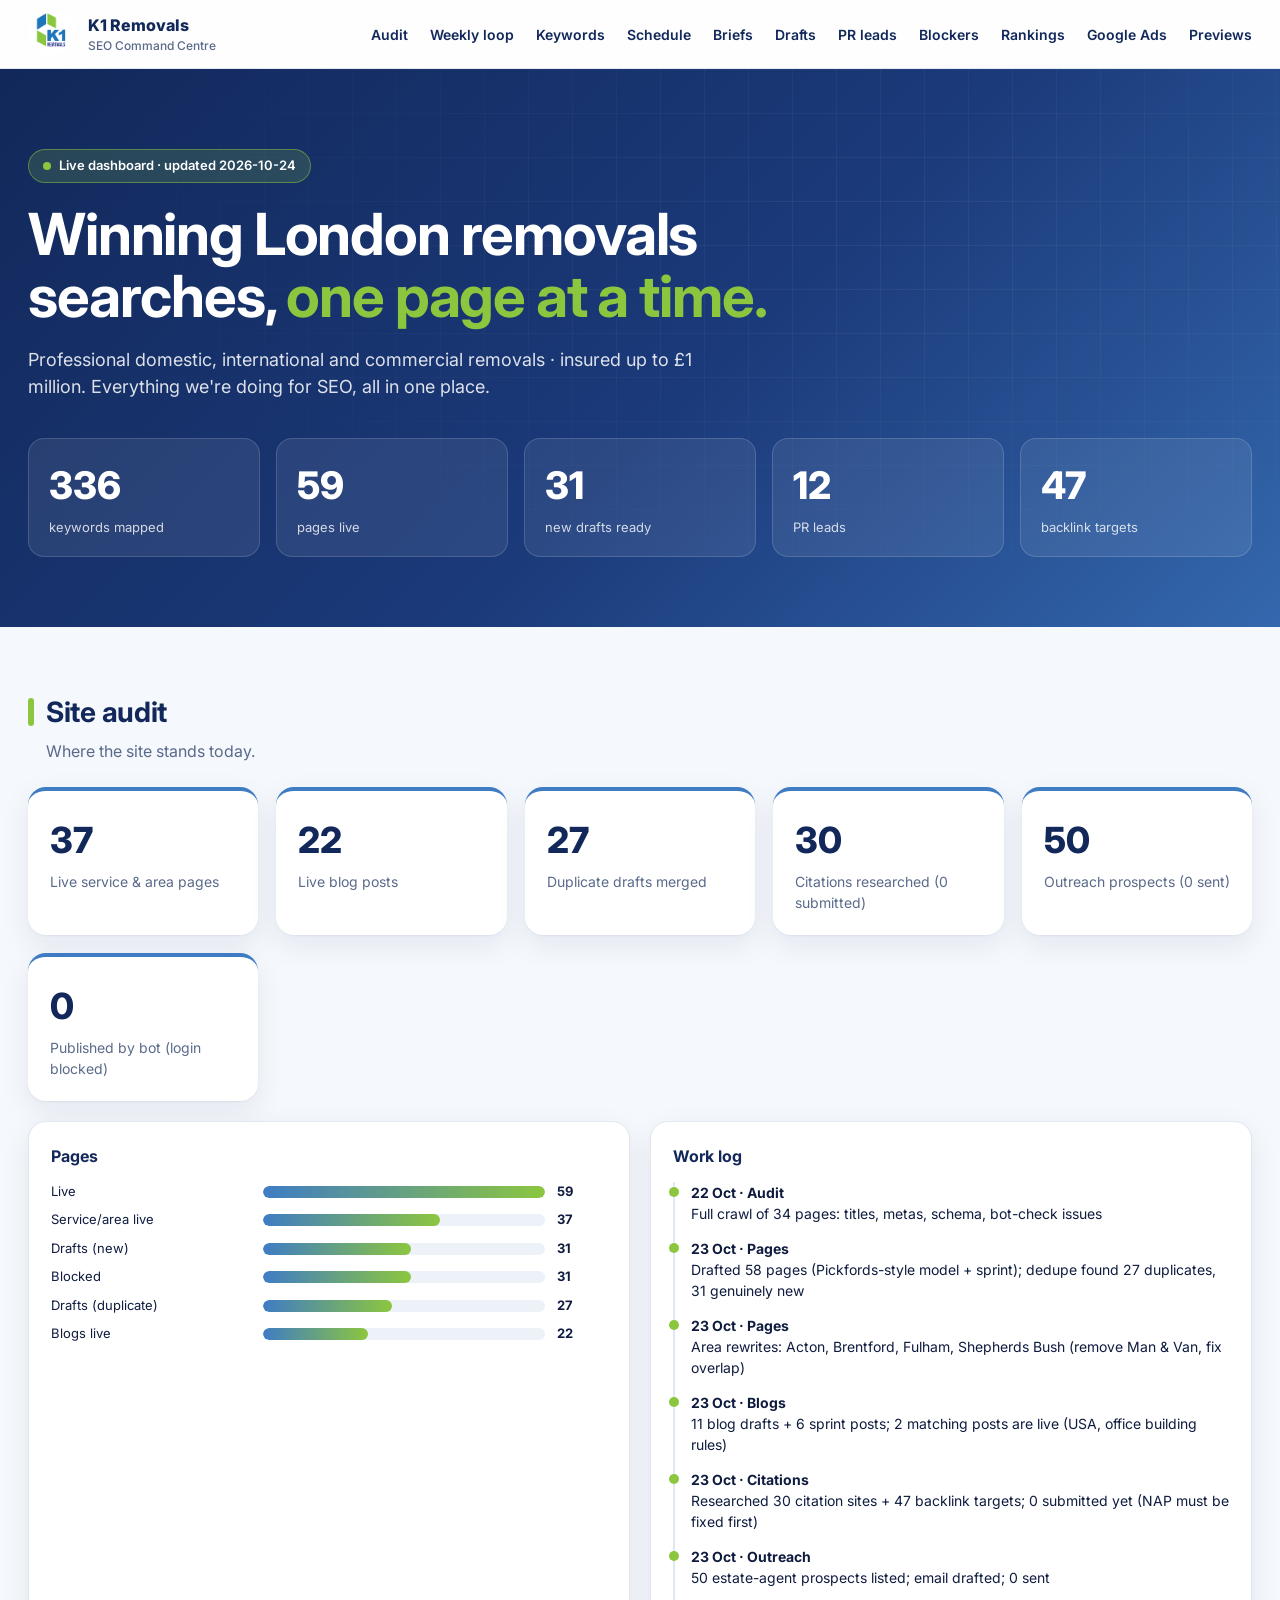
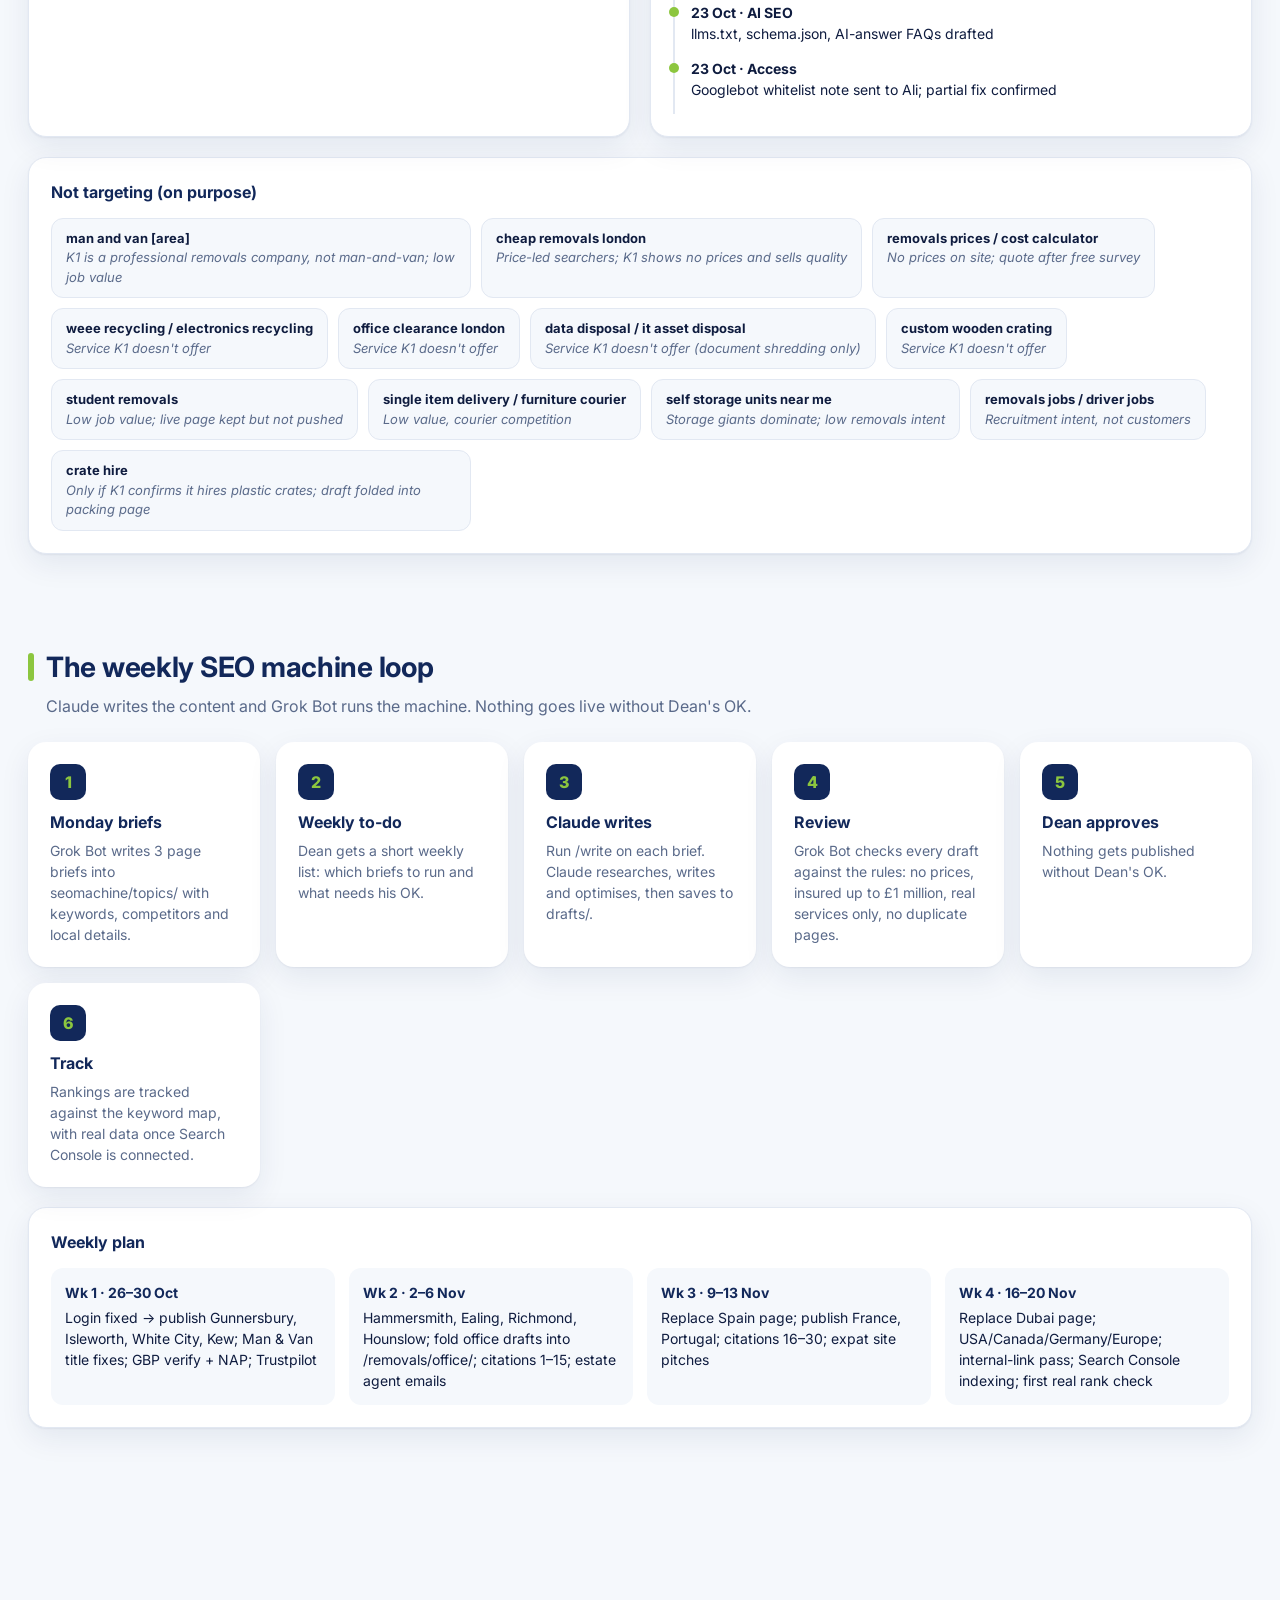
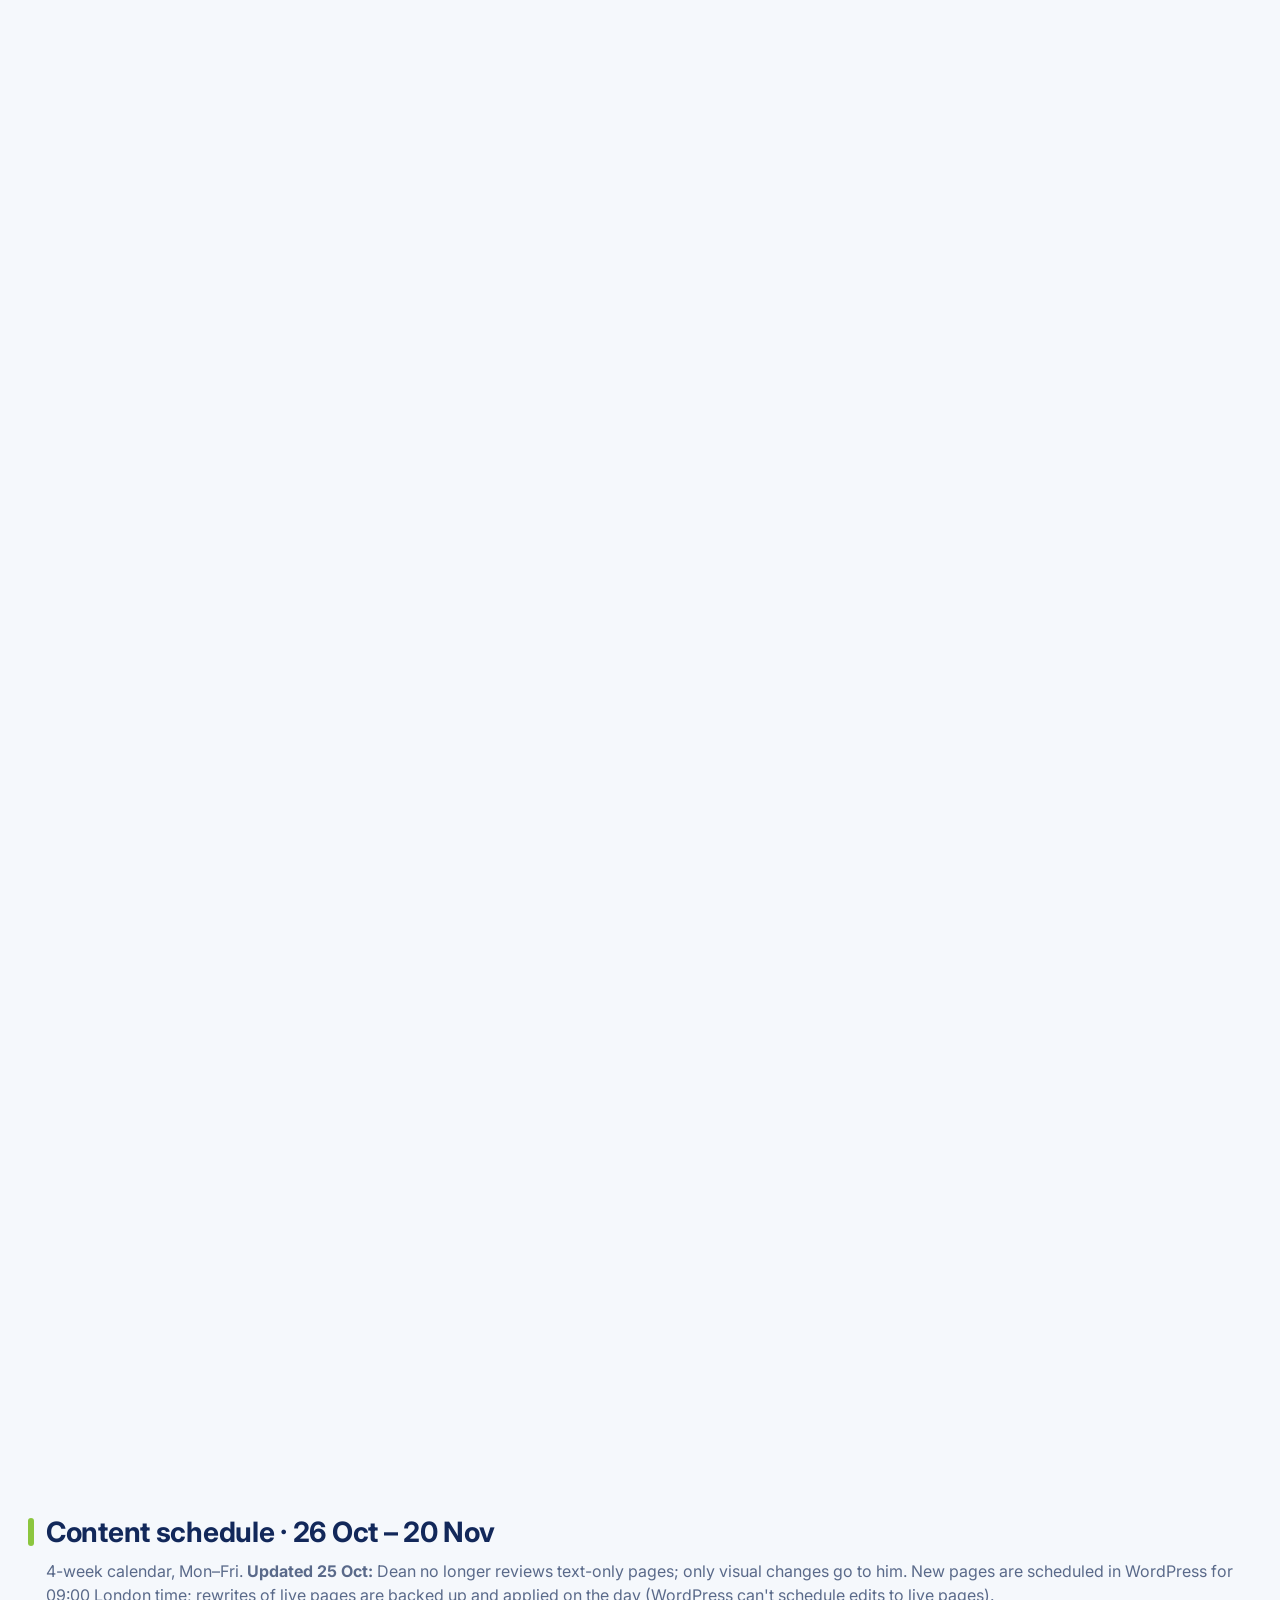
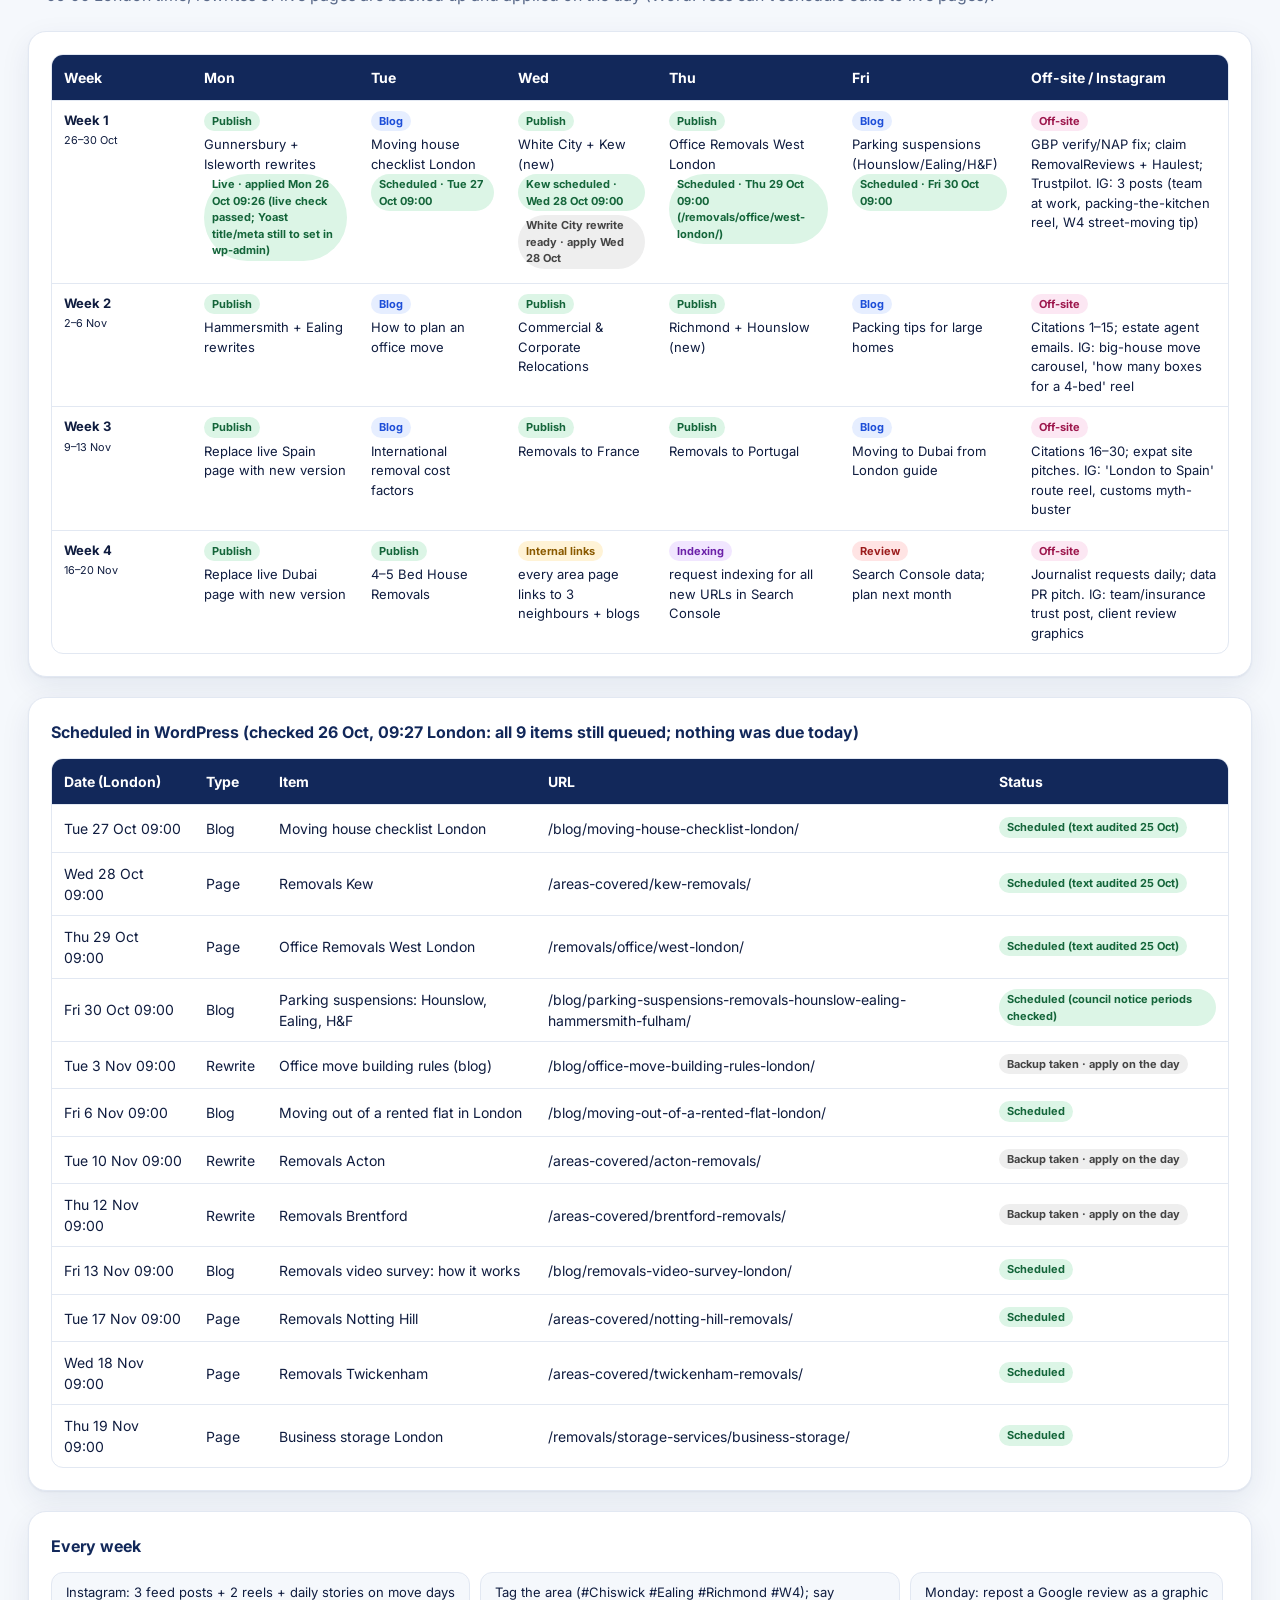
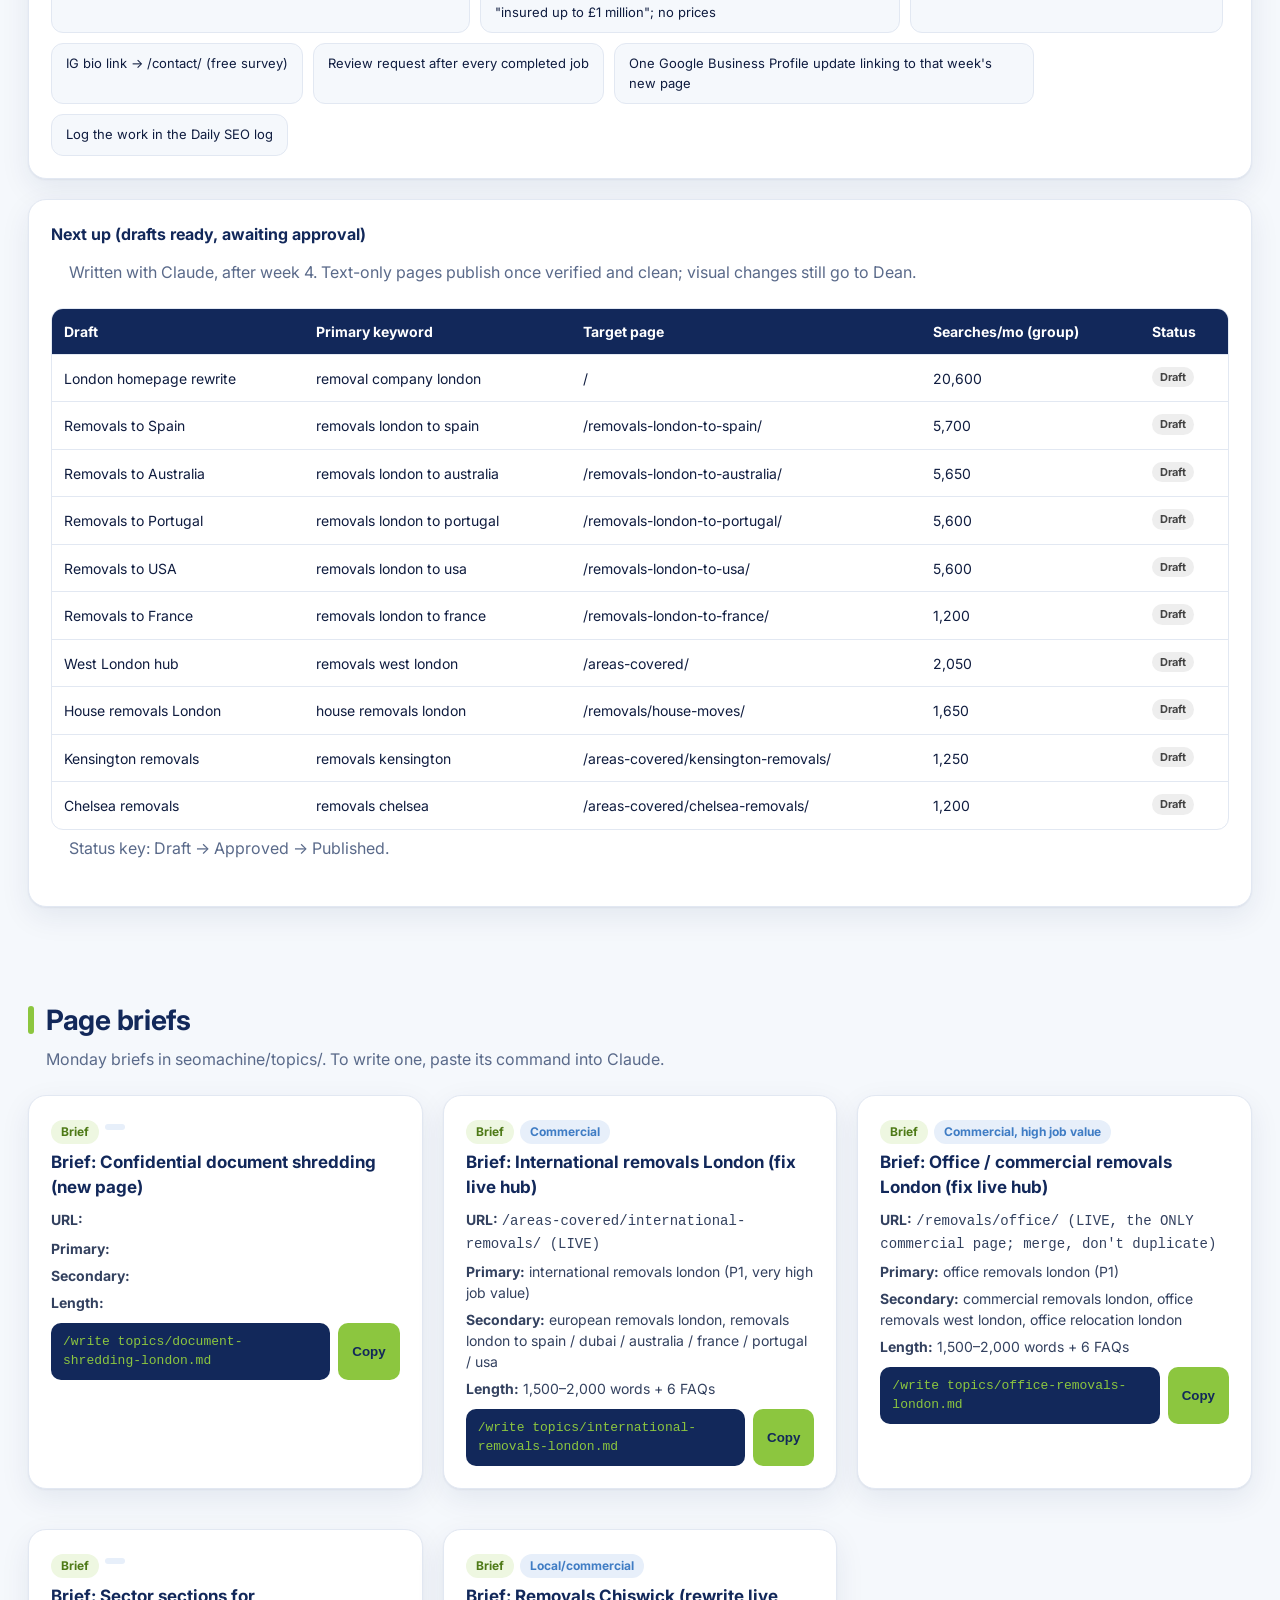
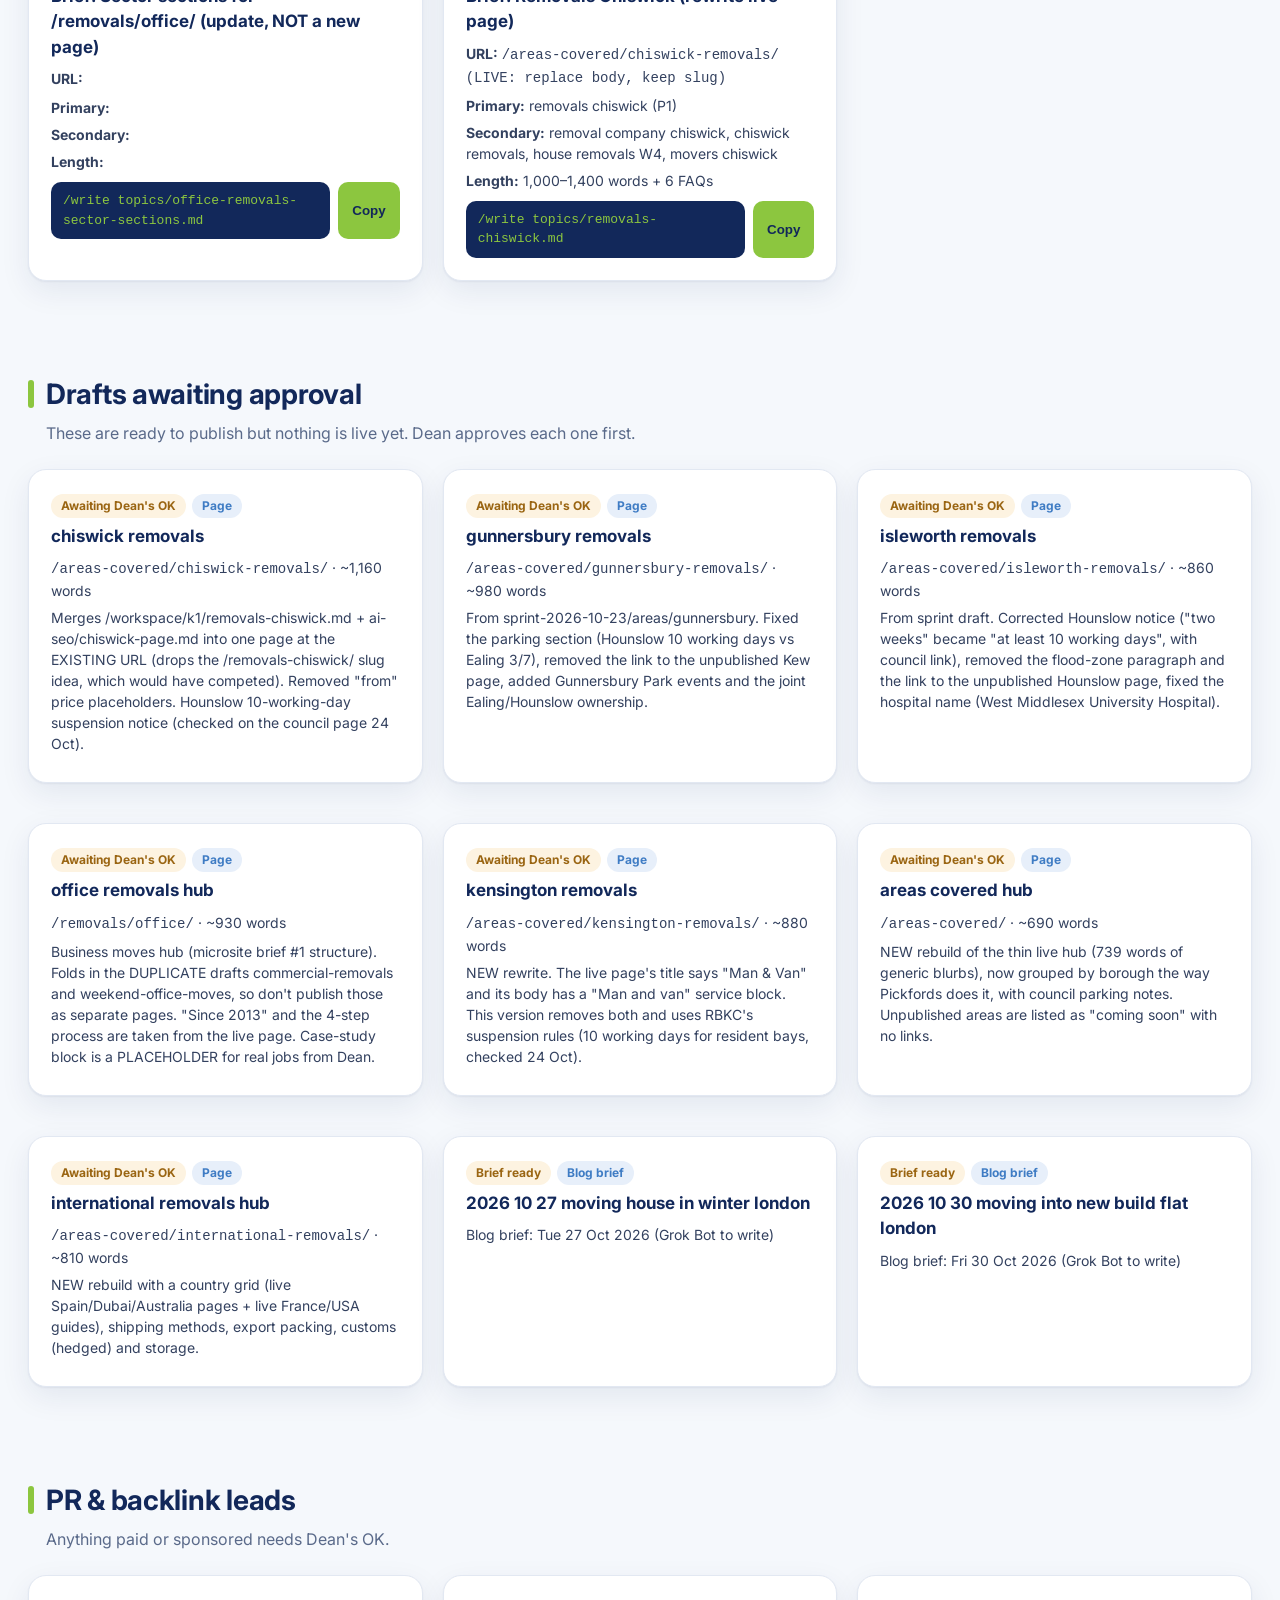
==== commit e92bfa02: "Week 1: Gunnersbury + Isleworth rewrites live 26 Oct" ====
--- a/index.html
+++ b/index.html
@@ -22,7 +22,7 @@
 <div class="three"><div class="panel"><h3>By status</h3><div id="donut"></div></div><div class="panel span2"><h3>By group</h3><div id="groupBars" class="bars"></div></div></div>
 <div class="panel"><div class="filters"><input id="q" placeholder="Search keywords or pages…"><select id="fg"><option value="">All groups</option></select><select id="fp"><option value="">All priorities</option><option>1</option><option>2</option><option>3</option></select><select id="fs"><option value="">All statuses</option></select><span id="cnt" class="cnt"></span></div>
 <div class="tbl"><table><thead><tr><th data-k="keyword">Keyword</th><th data-k="group">Group</th><th data-k="intent">Intent</th><th data-k="page">Target page</th><th data-k="volume">Searches/mo</th><th data-k="trend">12-mo trend</th><th data-k="cpc">CPC</th><th data-k="priority">P</th><th data-k="status">Status</th></tr></thead><tbody id="kwBody"></tbody></table></div></div></section>
-<section id="schedule" class="wrap sec"><h2><span></span>Content schedule · 26 Oct – 20 Nov</h2><p class="sub">4-week calendar, Mon–Fri. <b>Updated 25 Oct:</b> Dean no longer reviews text-only pages; only visual changes go to him. New pages are scheduled in WordPress for 09:00 London time; rewrites of live pages are backed up and applied on the day (WordPress can't schedule edits to live pages).</p><div class="panel"><div class="tbl" style="max-height:none"><table class="cal"><thead><tr><th>Week</th><th>Mon</th><th>Tue</th><th>Wed</th><th>Thu</th><th>Fri</th><th>Off-site / Instagram</th></tr></thead><tbody><tr><td><b>Week 1</b><br><small>26–30 Oct</small></td><td><span class="ct ct-pub">Publish</span><br>Gunnersbury + Isleworth rewrites<br><span class="ct ct-draft">Rewrite ready · apply Mon 26 Oct</span></td><td><span class="ct ct-blog">Blog</span><br>Moving house checklist London<br><span class="ct ct-pub">Scheduled · Tue 27 Oct 09:00</span></td><td><span class="ct ct-pub">Publish</span><br>White City + Kew (new)<br><span class="ct ct-pub">Kew scheduled · Wed 28 Oct 09:00</span><br><span class="ct ct-draft">White City rewrite ready · apply Wed 28 Oct</span></td><td><span class="ct ct-pub">Publish</span><br>Office Removals West London<br><span class="ct ct-pub">Scheduled · Thu 29 Oct 09:00 (/removals/office/west-london/)</span></td><td><span class="ct ct-blog">Blog</span><br>Parking suspensions (Hounslow/Ealing/H&amp;F)<br><span class="ct ct-pub">Scheduled · Fri 30 Oct 09:00</span></td><td><span class="ct ct-ig">Off-site</span><br>GBP verify/NAP fix; claim RemovalReviews + Haulest; Trustpilot. IG: 3 posts (team at work, packing-the-kitchen reel, W4 street-moving tip)</td></tr><tr><td><b>Week 2</b><br><small>2–6 Nov</small></td><td><span class="ct ct-pub">Publish</span><br>Hammersmith + Ealing rewrites</td><td><span class="ct ct-blog">Blog</span><br>How to plan an office move</td><td><span class="ct ct-pub">Publish</span><br>Commercial &amp; Corporate Relocations</td><td><span class="ct ct-pub">Publish</span><br>Richmond + Hounslow (new)</td><td><span class="ct ct-blog">Blog</span><br>Packing tips for large homes</td><td><span class="ct ct-ig">Off-site</span><br>Citations 1–15; estate agent emails. IG: big-house move carousel, &#x27;how many boxes for a 4-bed&#x27; reel</td></tr><tr><td><b>Week 3</b><br><small>9–13 Nov</small></td><td><span class="ct ct-pub">Publish</span><br>Replace live Spain page with new version</td><td><span class="ct ct-blog">Blog</span><br>International removal cost factors</td><td><span class="ct ct-pub">Publish</span><br>Removals to France</td><td><span class="ct ct-pub">Publish</span><br>Removals to Portugal</td><td><span class="ct ct-blog">Blog</span><br>Moving to Dubai from London guide</td><td><span class="ct ct-ig">Off-site</span><br>Citations 16–30; expat site pitches. IG: &#x27;London to Spain&#x27; route reel, customs myth-buster</td></tr><tr><td><b>Week 4</b><br><small>16–20 Nov</small></td><td><span class="ct ct-pub">Publish</span><br>Replace live Dubai page with new version</td><td><span class="ct ct-pub">Publish</span><br>4–5 Bed House Removals</td><td><span class="ct ct-link">Internal links</span><br>every area page links to 3 neighbours + blogs</td><td><span class="ct ct-idx">Indexing</span><br>request indexing for all new URLs in Search Console</td><td><span class="ct ct-rev">Review</span><br>Search Console data; plan next month</td><td><span class="ct ct-ig">Off-site</span><br>Journalist requests daily; data PR pitch. IG: team/insurance trust post, client review graphics</td></tr></tbody></table></div></div><div class="panel"><h3>Scheduled in WordPress (checked 26 Oct, 09:15 London: all 9 items still queued)</h3><div class="tbl" style="max-height:none"><table><thead><tr><th>Date (London)</th><th>Type</th><th>Item</th><th>URL</th><th>Status</th></tr></thead><tbody><tr><td>Tue 27 Oct 09:00</td><td>Blog</td><td>Moving house checklist London</td><td>/blog/moving-house-checklist-london/</td><td><span class="ct ct-pub">Scheduled (text audited 25 Oct)</span></td></tr><tr><td>Wed 28 Oct 09:00</td><td>Page</td><td>Removals Kew</td><td>/areas-covered/kew-removals/</td><td><span class="ct ct-pub">Scheduled (text audited 25 Oct)</span></td></tr><tr><td>Thu 29 Oct 09:00</td><td>Page</td><td>Office Removals West London</td><td>/removals/office/west-london/</td><td><span class="ct ct-pub">Scheduled (text audited 25 Oct)</span></td></tr><tr><td>Fri 30 Oct 09:00</td><td>Blog</td><td>Parking suspensions: Hounslow, Ealing, H&amp;F</td><td>/blog/parking-suspensions-removals-hounslow-ealing-hammersmith-fulham/</td><td><span class="ct ct-pub">Scheduled (council notice periods checked)</span></td></tr><tr><td>Tue 3 Nov 09:00</td><td>Rewrite</td><td>Office move building rules (blog)</td><td>/blog/office-move-building-rules-london/</td><td><span class="ct ct-draft">Backup taken · apply on the day</span></td></tr><tr><td>Fri 6 Nov 09:00</td><td>Blog</td><td>Moving out of a rented flat in London</td><td>/blog/moving-out-of-a-rented-flat-london/</td><td><span class="ct ct-pub">Scheduled</span></td></tr><tr><td>Tue 10 Nov 09:00</td><td>Rewrite</td><td>Removals Acton</td><td>/areas-covered/acton-removals/</td><td><span class="ct ct-draft">Backup taken · apply on the day</span></td></tr><tr><td>Thu 12 Nov 09:00</td><td>Rewrite</td><td>Removals Brentford</td><td>/areas-covered/brentford-removals/</td><td><span class="ct ct-draft">Backup taken · apply on the day</span></td></tr><tr><td>Fri 13 Nov 09:00</td><td>Blog</td><td>Removals video survey: how it works</td><td>/blog/removals-video-survey-london/</td><td><span class="ct ct-pub">Scheduled</span></td></tr><tr><td>Tue 17 Nov 09:00</td><td>Page</td><td>Removals Notting Hill</td><td>/areas-covered/notting-hill-removals/</td><td><span class="ct ct-pub">Scheduled</span></td></tr><tr><td>Wed 18 Nov 09:00</td><td>Page</td><td>Removals Twickenham</td><td>/areas-covered/twickenham-removals/</td><td><span class="ct ct-pub">Scheduled</span></td></tr><tr><td>Thu 19 Nov 09:00</td><td>Page</td><td>Business storage London</td><td>/removals/storage-services/business-storage/</td><td><span class="ct ct-pub">Scheduled</span></td></tr></tbody></table></div></div><div class="panel"><h3>Every week</h3><div class="chips2"><div>Instagram: 3 feed posts + 2 reels + daily stories on move days</div><div>Tag the area (#Chiswick #Ealing #Richmond #W4); say "insured up to £1 million"; no prices</div><div>Monday: repost a Google review as a graphic</div><div>IG bio link → /contact/ (free survey)</div><div>Review request after every completed job</div><div>One Google Business Profile update linking to that week's new page</div><div>Log the work in the Daily SEO log</div></div></div><div class="panel"><h3>Next up (drafts ready, awaiting approval)</h3><p class="sub">Written with Claude, after week 4. Text-only pages publish once verified and clean; visual changes still go to Dean.</p><div class="tbl" style="max-height:none"><table><thead><tr><th>Draft</th><th>Primary keyword</th><th>Target page</th><th>Searches/mo (group)</th><th>Status</th></tr></thead><tbody><tr><td>London homepage rewrite</td><td>removal company london</td><td>/</td><td>20,600</td><td><span class="ct ct-draft">Draft</span></td></tr><tr><td>Removals to Spain</td><td>removals london to spain</td><td>/removals-london-to-spain/</td><td>5,700</td><td><span class="ct ct-draft">Draft</span></td></tr><tr><td>Removals to Australia</td><td>removals london to australia</td><td>/removals-london-to-australia/</td><td>5,650</td><td><span class="ct ct-draft">Draft</span></td></tr><tr><td>Removals to Portugal</td><td>removals london to portugal</td><td>/removals-london-to-portugal/</td><td>5,600</td><td><span class="ct ct-draft">Draft</span></td></tr><tr><td>Removals to USA</td><td>removals london to usa</td><td>/removals-london-to-usa/</td><td>5,600</td><td><span class="ct ct-draft">Draft</span></td></tr><tr><td>Removals to France</td><td>removals london to france</td><td>/removals-london-to-france/</td><td>1,200</td><td><span class="ct ct-draft">Draft</span></td></tr><tr><td>West London hub</td><td>removals west london</td><td>/areas-covered/</td><td>2,050</td><td><span class="ct ct-draft">Draft</span></td></tr><tr><td>House removals London</td><td>house removals london</td><td>/removals/house-moves/</td><td>1,650</td><td><span class="ct ct-draft">Draft</span></td></tr><tr><td>Kensington removals</td><td>removals kensington</td><td>/areas-covered/kensington-removals/</td><td>1,250</td><td><span class="ct ct-draft">Draft</span></td></tr><tr><td>Chelsea removals</td><td>removals chelsea</td><td>/areas-covered/chelsea-removals/</td><td>1,200</td><td><span class="ct ct-draft">Draft</span></td></tr></tbody></table></div><p class="sub">Status key: Draft → Approved → Published.</p></div></section>
+<section id="schedule" class="wrap sec"><h2><span></span>Content schedule · 26 Oct – 20 Nov</h2><p class="sub">4-week calendar, Mon–Fri. <b>Updated 25 Oct:</b> Dean no longer reviews text-only pages; only visual changes go to him. New pages are scheduled in WordPress for 09:00 London time; rewrites of live pages are backed up and applied on the day (WordPress can't schedule edits to live pages).</p><div class="panel"><div class="tbl" style="max-height:none"><table class="cal"><thead><tr><th>Week</th><th>Mon</th><th>Tue</th><th>Wed</th><th>Thu</th><th>Fri</th><th>Off-site / Instagram</th></tr></thead><tbody><tr><td><b>Week 1</b><br><small>26–30 Oct</small></td><td><span class="ct ct-pub">Publish</span><br>Gunnersbury + Isleworth rewrites<br><span class="ct ct-pub">Live · applied Mon 26 Oct 09:26 (live check passed; Yoast title/meta still to set in wp-admin)</span></td><td><span class="ct ct-blog">Blog</span><br>Moving house checklist London<br><span class="ct ct-pub">Scheduled · Tue 27 Oct 09:00</span></td><td><span class="ct ct-pub">Publish</span><br>White City + Kew (new)<br><span class="ct ct-pub">Kew scheduled · Wed 28 Oct 09:00</span><br><span class="ct ct-draft">White City rewrite ready · apply Wed 28 Oct</span></td><td><span class="ct ct-pub">Publish</span><br>Office Removals West London<br><span class="ct ct-pub">Scheduled · Thu 29 Oct 09:00 (/removals/office/west-london/)</span></td><td><span class="ct ct-blog">Blog</span><br>Parking suspensions (Hounslow/Ealing/H&amp;F)<br><span class="ct ct-pub">Scheduled · Fri 30 Oct 09:00</span></td><td><span class="ct ct-ig">Off-site</span><br>GBP verify/NAP fix; claim RemovalReviews + Haulest; Trustpilot. IG: 3 posts (team at work, packing-the-kitchen reel, W4 street-moving tip)</td></tr><tr><td><b>Week 2</b><br><small>2–6 Nov</small></td><td><span class="ct ct-pub">Publish</span><br>Hammersmith + Ealing rewrites</td><td><span class="ct ct-blog">Blog</span><br>How to plan an office move</td><td><span class="ct ct-pub">Publish</span><br>Commercial &amp; Corporate Relocations</td><td><span class="ct ct-pub">Publish</span><br>Richmond + Hounslow (new)</td><td><span class="ct ct-blog">Blog</span><br>Packing tips for large homes</td><td><span class="ct ct-ig">Off-site</span><br>Citations 1–15; estate agent emails. IG: big-house move carousel, &#x27;how many boxes for a 4-bed&#x27; reel</td></tr><tr><td><b>Week 3</b><br><small>9–13 Nov</small></td><td><span class="ct ct-pub">Publish</span><br>Replace live Spain page with new version</td><td><span class="ct ct-blog">Blog</span><br>International removal cost factors</td><td><span class="ct ct-pub">Publish</span><br>Removals to France</td><td><span class="ct ct-pub">Publish</span><br>Removals to Portugal</td><td><span class="ct ct-blog">Blog</span><br>Moving to Dubai from London guide</td><td><span class="ct ct-ig">Off-site</span><br>Citations 16–30; expat site pitches. IG: &#x27;London to Spain&#x27; route reel, customs myth-buster</td></tr><tr><td><b>Week 4</b><br><small>16–20 Nov</small></td><td><span class="ct ct-pub">Publish</span><br>Replace live Dubai page with new version</td><td><span class="ct ct-pub">Publish</span><br>4–5 Bed House Removals</td><td><span class="ct ct-link">Internal links</span><br>every area page links to 3 neighbours + blogs</td><td><span class="ct ct-idx">Indexing</span><br>request indexing for all new URLs in Search Console</td><td><span class="ct ct-rev">Review</span><br>Search Console data; plan next month</td><td><span class="ct ct-ig">Off-site</span><br>Journalist requests daily; data PR pitch. IG: team/insurance trust post, client review graphics</td></tr></tbody></table></div></div><div class="panel"><h3>Scheduled in WordPress (checked 26 Oct, 09:27 London: all 9 items still queued; nothing was due today)</h3><div class="tbl" style="max-height:none"><table><thead><tr><th>Date (London)</th><th>Type</th><th>Item</th><th>URL</th><th>Status</th></tr></thead><tbody><tr><td>Tue 27 Oct 09:00</td><td>Blog</td><td>Moving house checklist London</td><td>/blog/moving-house-checklist-london/</td><td><span class="ct ct-pub">Scheduled (text audited 25 Oct)</span></td></tr><tr><td>Wed 28 Oct 09:00</td><td>Page</td><td>Removals Kew</td><td>/areas-covered/kew-removals/</td><td><span class="ct ct-pub">Scheduled (text audited 25 Oct)</span></td></tr><tr><td>Thu 29 Oct 09:00</td><td>Page</td><td>Office Removals West London</td><td>/removals/office/west-london/</td><td><span class="ct ct-pub">Scheduled (text audited 25 Oct)</span></td></tr><tr><td>Fri 30 Oct 09:00</td><td>Blog</td><td>Parking suspensions: Hounslow, Ealing, H&amp;F</td><td>/blog/parking-suspensions-removals-hounslow-ealing-hammersmith-fulham/</td><td><span class="ct ct-pub">Scheduled (council notice periods checked)</span></td></tr><tr><td>Tue 3 Nov 09:00</td><td>Rewrite</td><td>Office move building rules (blog)</td><td>/blog/office-move-building-rules-london/</td><td><span class="ct ct-draft">Backup taken · apply on the day</span></td></tr><tr><td>Fri 6 Nov 09:00</td><td>Blog</td><td>Moving out of a rented flat in London</td><td>/blog/moving-out-of-a-rented-flat-london/</td><td><span class="ct ct-pub">Scheduled</span></td></tr><tr><td>Tue 10 Nov 09:00</td><td>Rewrite</td><td>Removals Acton</td><td>/areas-covered/acton-removals/</td><td><span class="ct ct-draft">Backup taken · apply on the day</span></td></tr><tr><td>Thu 12 Nov 09:00</td><td>Rewrite</td><td>Removals Brentford</td><td>/areas-covered/brentford-removals/</td><td><span class="ct ct-draft">Backup taken · apply on the day</span></td></tr><tr><td>Fri 13 Nov 09:00</td><td>Blog</td><td>Removals video survey: how it works</td><td>/blog/removals-video-survey-london/</td><td><span class="ct ct-pub">Scheduled</span></td></tr><tr><td>Tue 17 Nov 09:00</td><td>Page</td><td>Removals Notting Hill</td><td>/areas-covered/notting-hill-removals/</td><td><span class="ct ct-pub">Scheduled</span></td></tr><tr><td>Wed 18 Nov 09:00</td><td>Page</td><td>Removals Twickenham</td><td>/areas-covered/twickenham-removals/</td><td><span class="ct ct-pub">Scheduled</span></td></tr><tr><td>Thu 19 Nov 09:00</td><td>Page</td><td>Business storage London</td><td>/removals/storage-services/business-storage/</td><td><span class="ct ct-pub">Scheduled</span></td></tr></tbody></table></div></div><div class="panel"><h3>Every week</h3><div class="chips2"><div>Instagram: 3 feed posts + 2 reels + daily stories on move days</div><div>Tag the area (#Chiswick #Ealing #Richmond #W4); say "insured up to £1 million"; no prices</div><div>Monday: repost a Google review as a graphic</div><div>IG bio link → /contact/ (free survey)</div><div>Review request after every completed job</div><div>One Google Business Profile update linking to that week's new page</div><div>Log the work in the Daily SEO log</div></div></div><div class="panel"><h3>Next up (drafts ready, awaiting approval)</h3><p class="sub">Written with Claude, after week 4. Text-only pages publish once verified and clean; visual changes still go to Dean.</p><div class="tbl" style="max-height:none"><table><thead><tr><th>Draft</th><th>Primary keyword</th><th>Target page</th><th>Searches/mo (group)</th><th>Status</th></tr></thead><tbody><tr><td>London homepage rewrite</td><td>removal company london</td><td>/</td><td>20,600</td><td><span class="ct ct-draft">Draft</span></td></tr><tr><td>Removals to Spain</td><td>removals london to spain</td><td>/removals-london-to-spain/</td><td>5,700</td><td><span class="ct ct-draft">Draft</span></td></tr><tr><td>Removals to Australia</td><td>removals london to australia</td><td>/removals-london-to-australia/</td><td>5,650</td><td><span class="ct ct-draft">Draft</span></td></tr><tr><td>Removals to Portugal</td><td>removals london to portugal</td><td>/removals-london-to-portugal/</td><td>5,600</td><td><span class="ct ct-draft">Draft</span></td></tr><tr><td>Removals to USA</td><td>removals london to usa</td><td>/removals-london-to-usa/</td><td>5,600</td><td><span class="ct ct-draft">Draft</span></td></tr><tr><td>Removals to France</td><td>removals london to france</td><td>/removals-london-to-france/</td><td>1,200</td><td><span class="ct ct-draft">Draft</span></td></tr><tr><td>West London hub</td><td>removals west london</td><td>/areas-covered/</td><td>2,050</td><td><span class="ct ct-draft">Draft</span></td></tr><tr><td>House removals London</td><td>house removals london</td><td>/removals/house-moves/</td><td>1,650</td><td><span class="ct ct-draft">Draft</span></td></tr><tr><td>Kensington removals</td><td>removals kensington</td><td>/areas-covered/kensington-removals/</td><td>1,250</td><td><span class="ct ct-draft">Draft</span></td></tr><tr><td>Chelsea removals</td><td>removals chelsea</td><td>/areas-covered/chelsea-removals/</td><td>1,200</td><td><span class="ct ct-draft">Draft</span></td></tr></tbody></table></div><p class="sub">Status key: Draft → Approved → Published.</p></div></section>
 <section id="briefs" class="wrap sec"><h2><span></span>Page briefs</h2><p class="sub">Monday briefs in seomachine/topics/. To write one, paste its command into Claude.</p><div class="cards" id="briefCards"></div></section>
 <section id="drafts" class="wrap sec"><h2><span></span>Drafts awaiting approval</h2><p class="sub">These are ready to publish but nothing is live yet. Dean approves each one first.</p><div class="cards" id="draftCards"></div></section>
 <section id="pr" class="wrap sec"><h2><span></span>PR &amp; backlink leads</h2><p class="sub">Anything paid or sponsored needs Dean's OK.</p><div class="cards" id="prCards"></div></section>
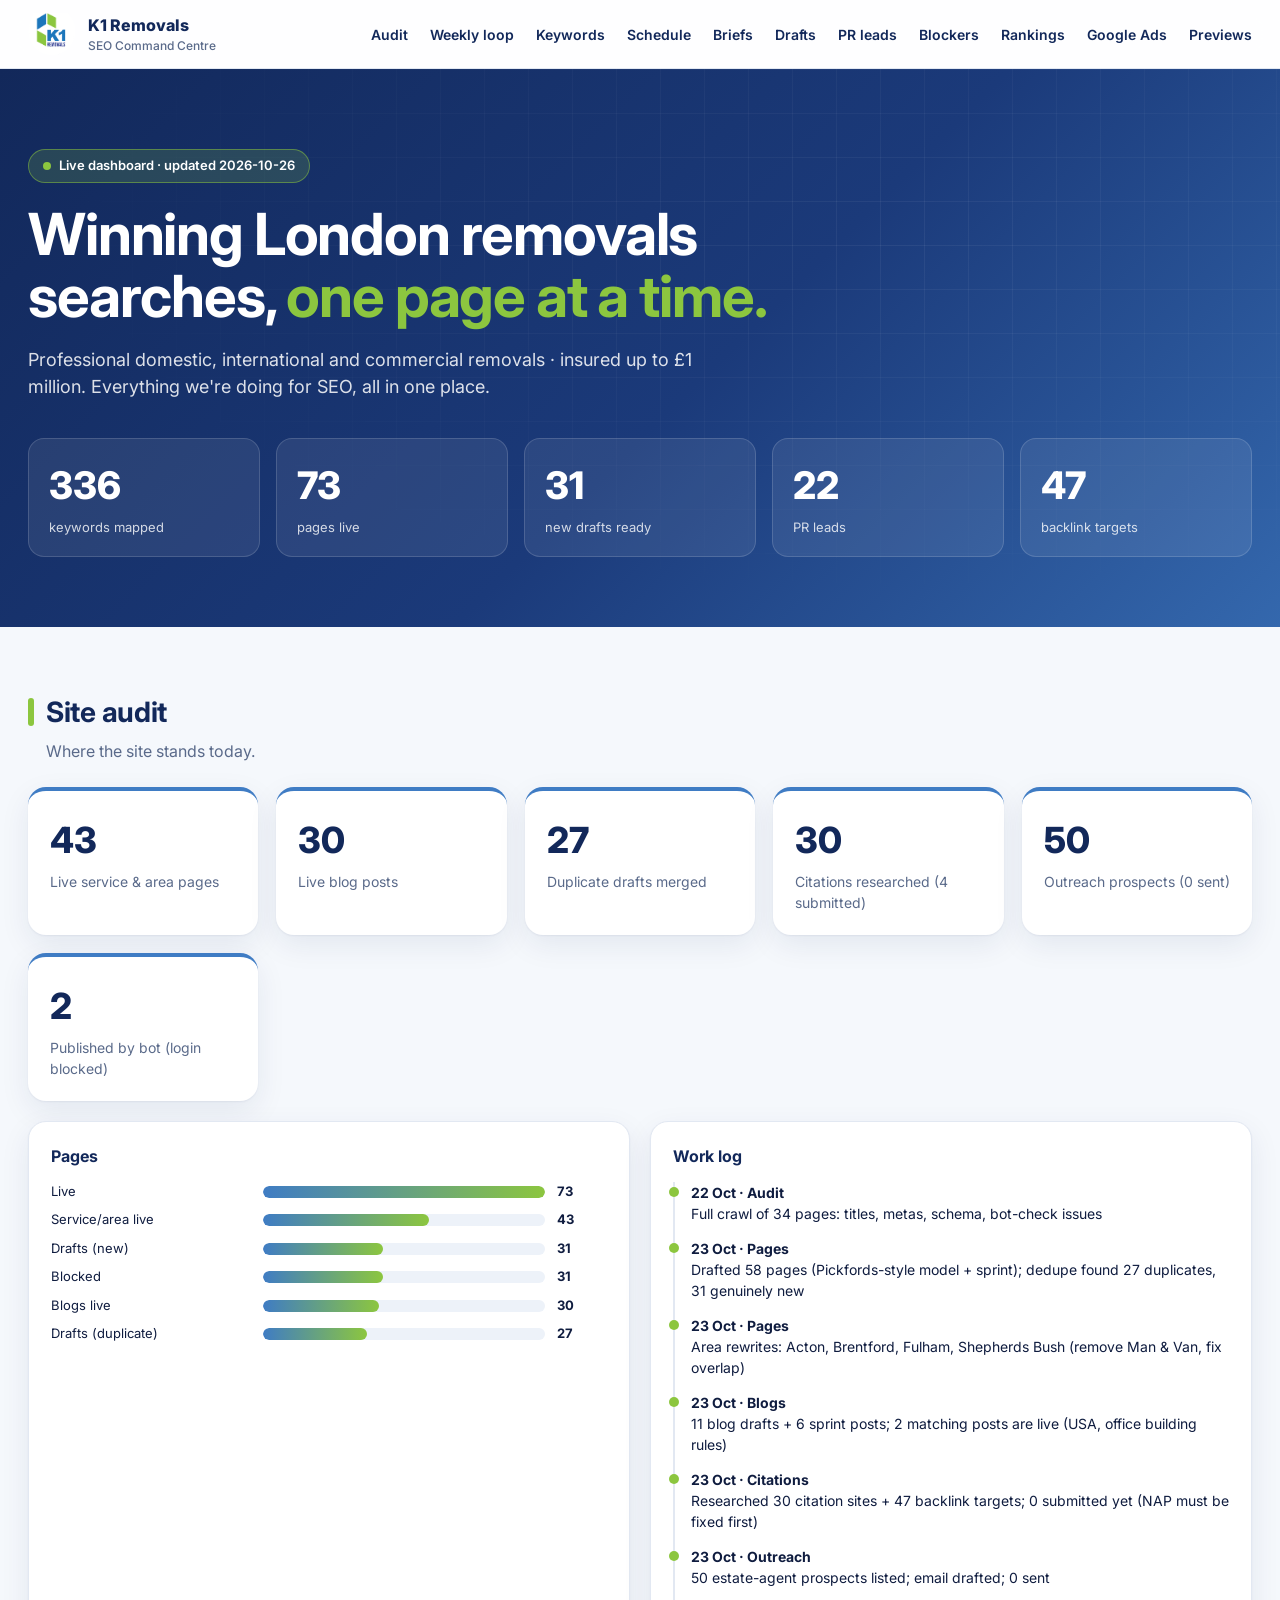
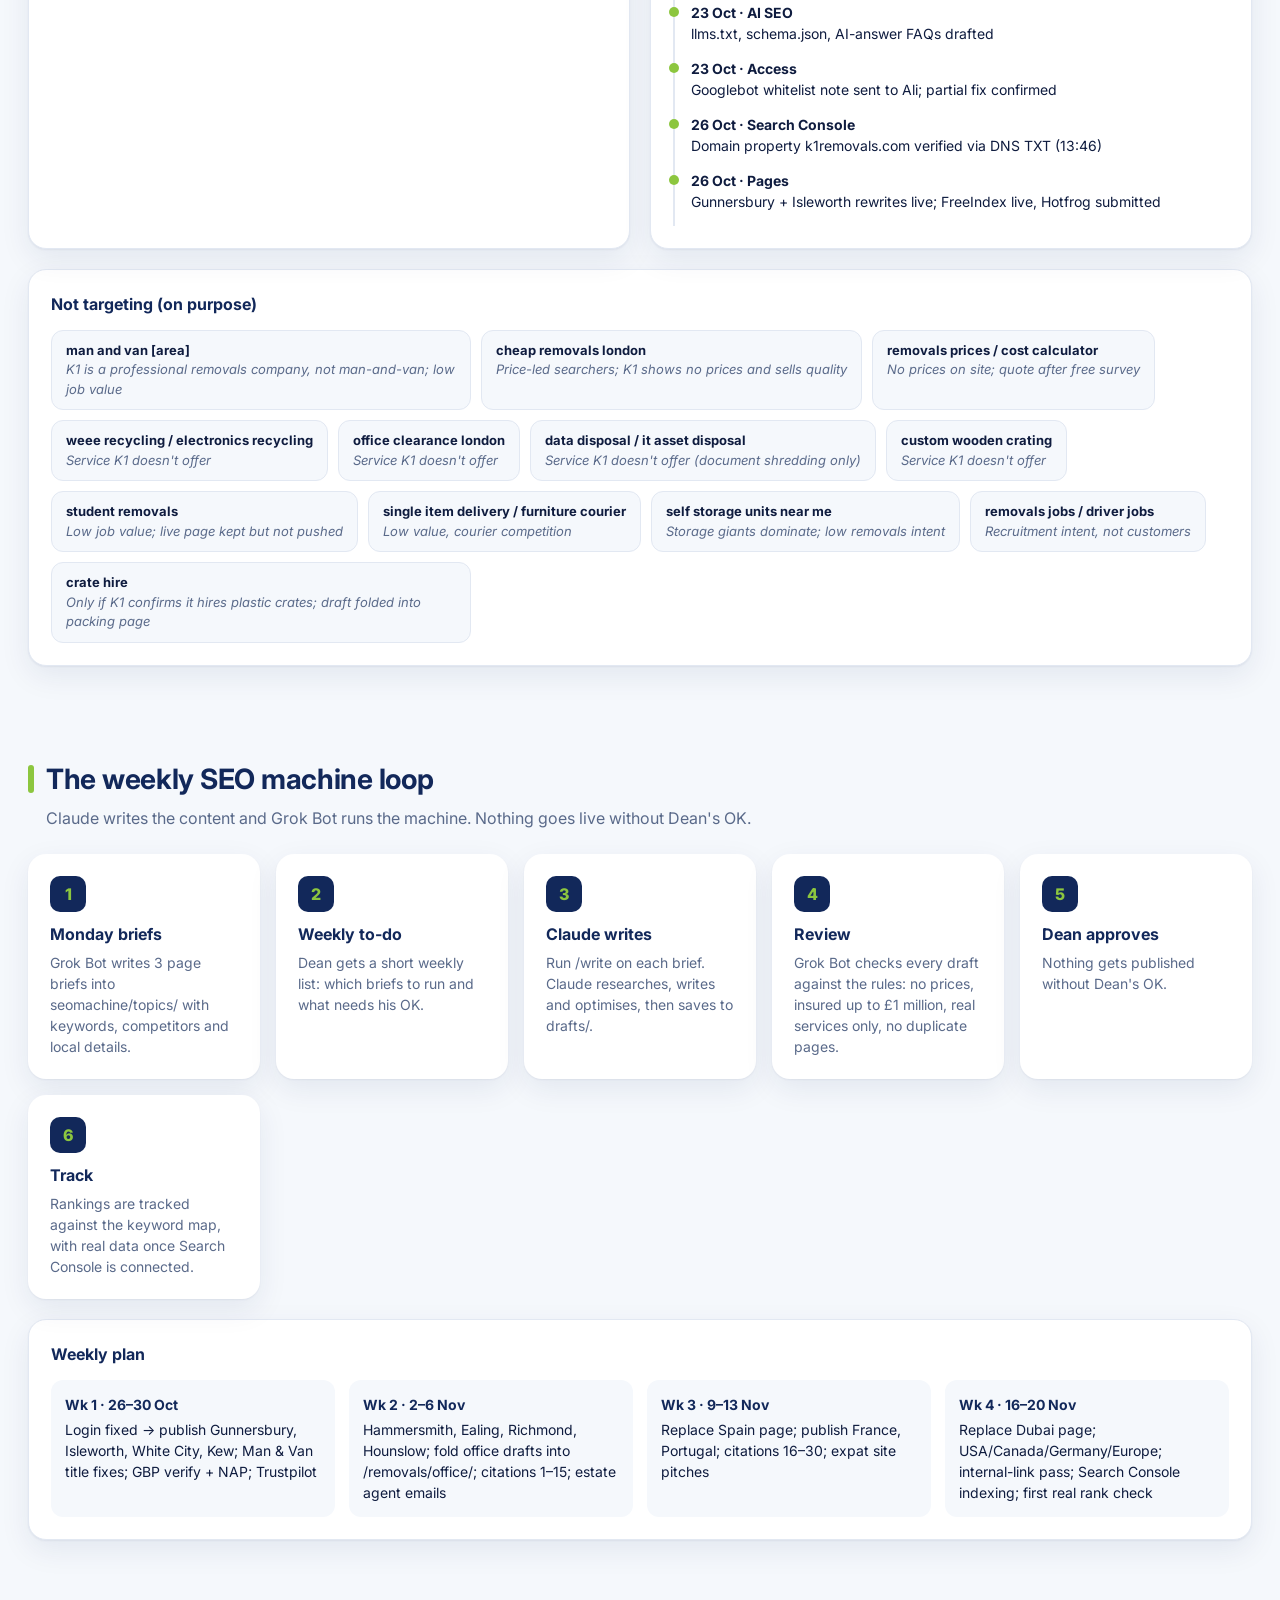
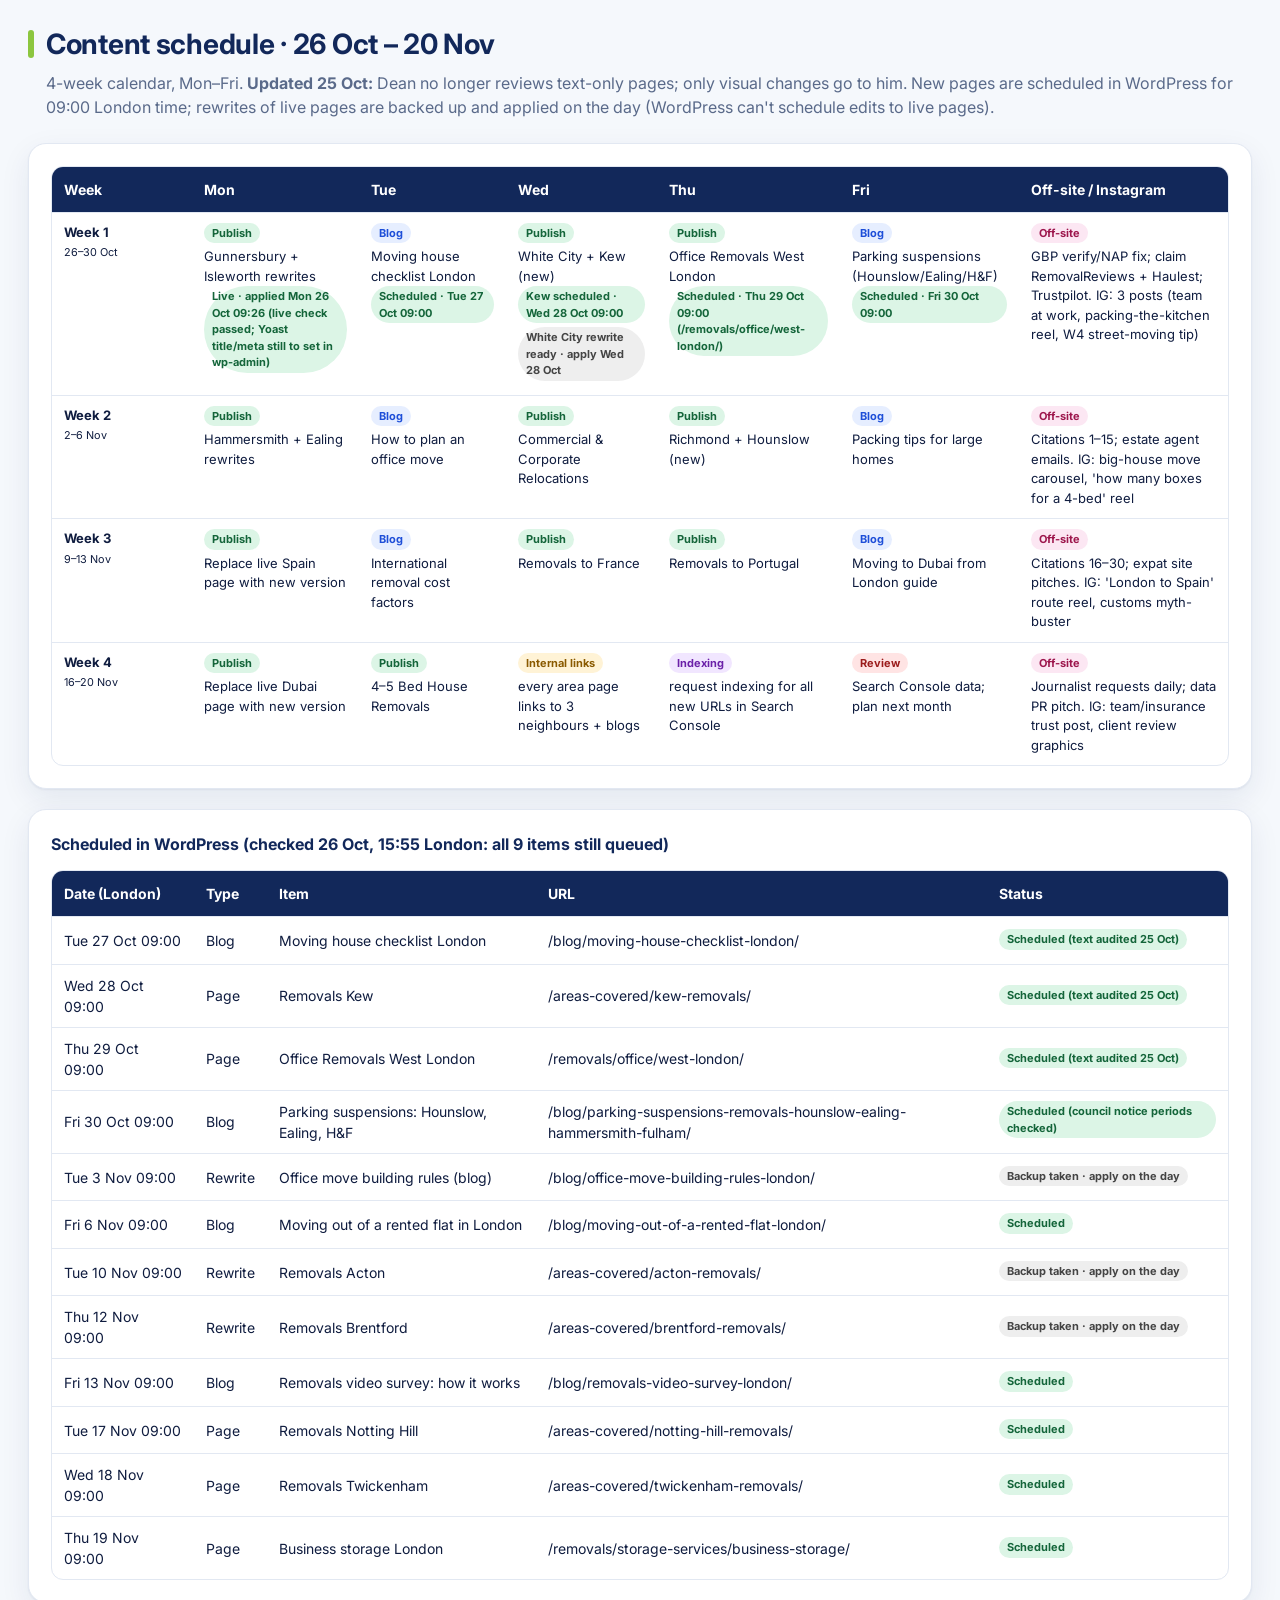
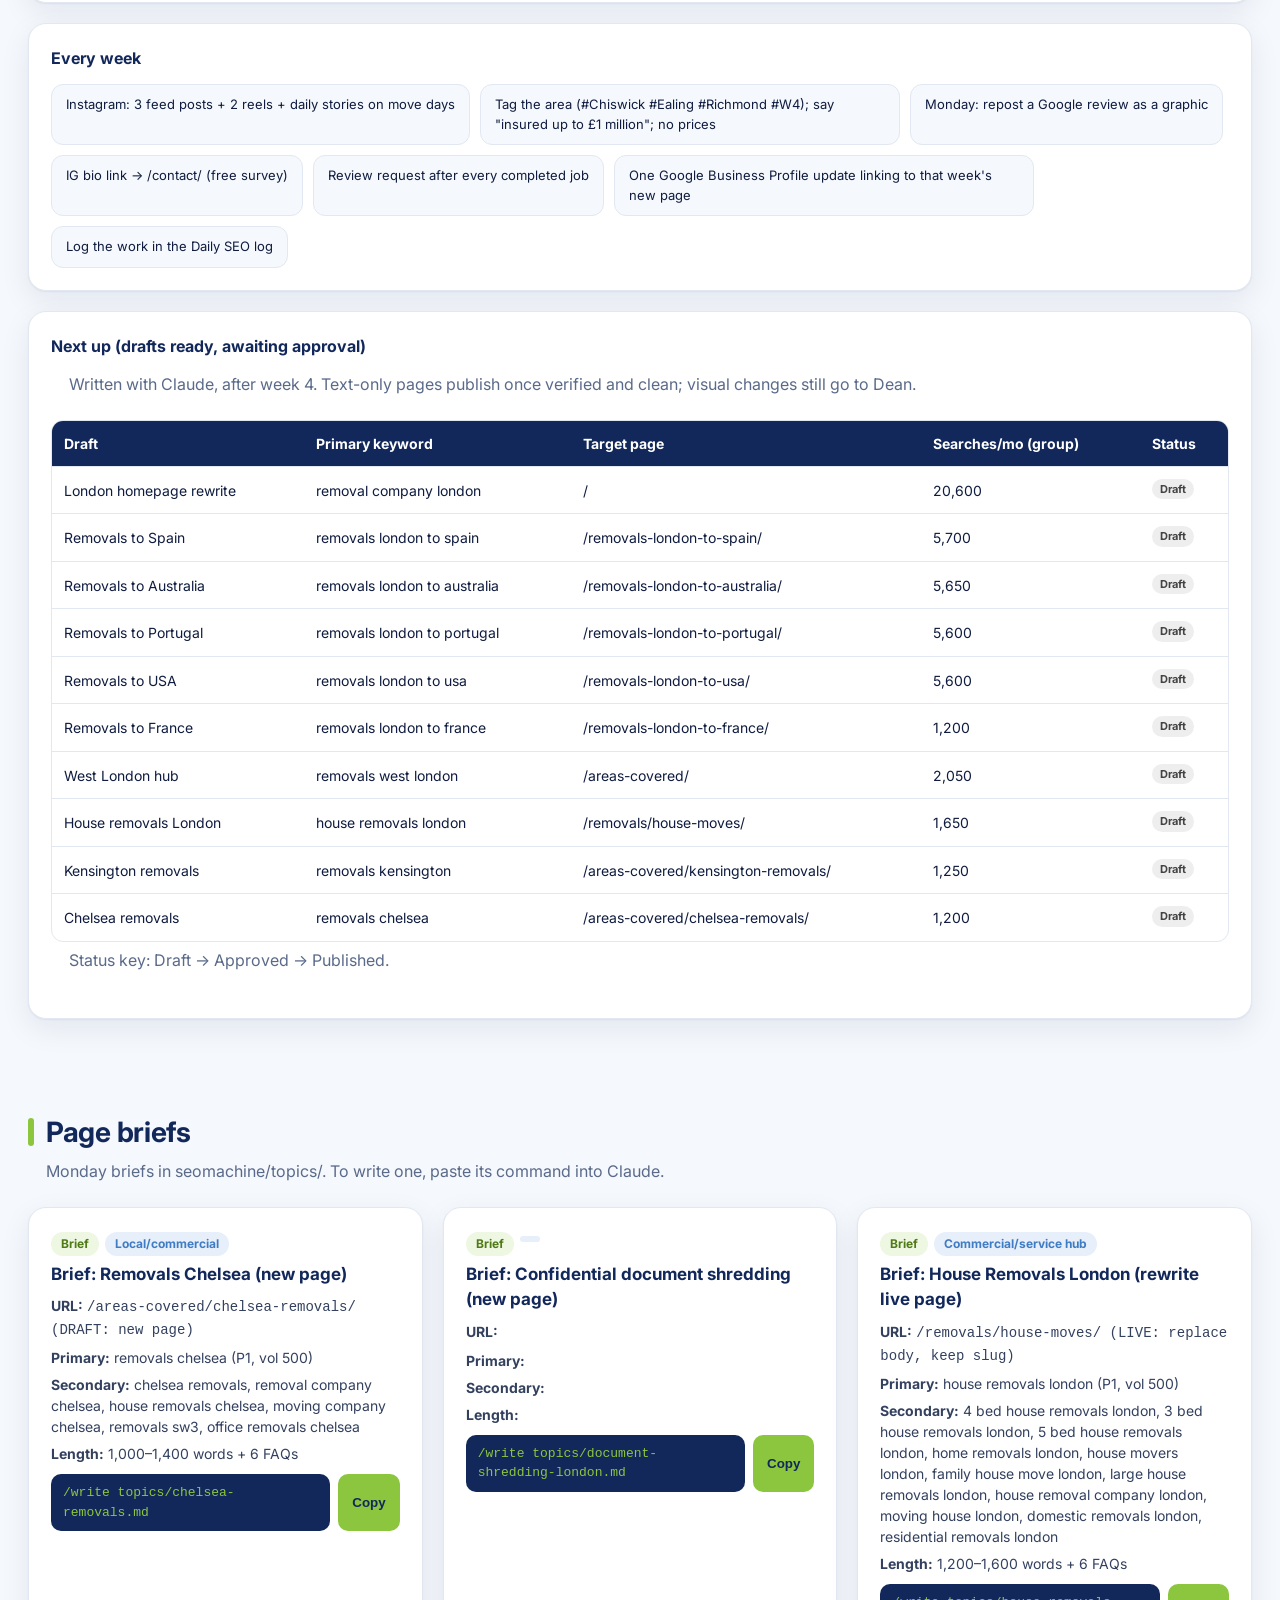
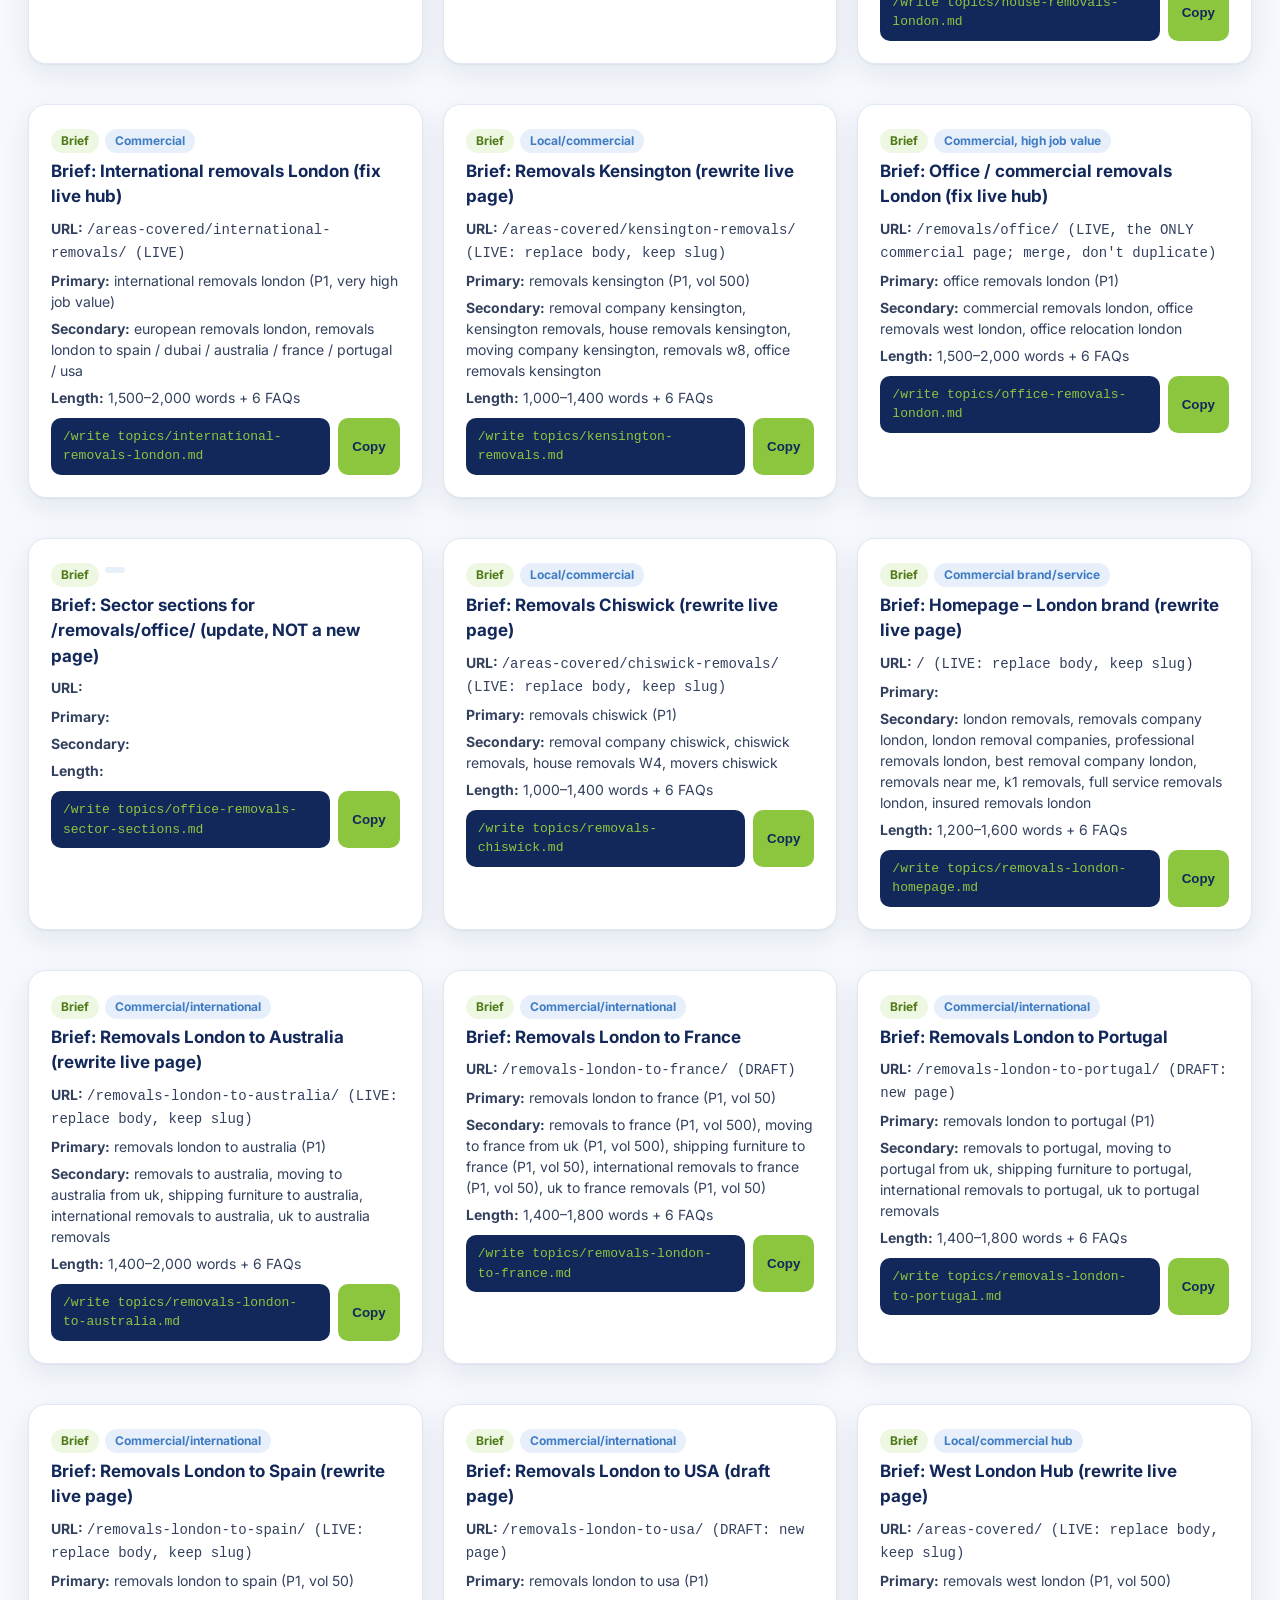
==== commit bf201488: "Refresh 26 Oct: live counts, blockers (GSC verified), schedule check, PR CSV fix" ====
--- a/index.html
+++ b/index.html
@@ -22,7 +22,7 @@
 <div class="three"><div class="panel"><h3>By status</h3><div id="donut"></div></div><div class="panel span2"><h3>By group</h3><div id="groupBars" class="bars"></div></div></div>
 <div class="panel"><div class="filters"><input id="q" placeholder="Search keywords or pages…"><select id="fg"><option value="">All groups</option></select><select id="fp"><option value="">All priorities</option><option>1</option><option>2</option><option>3</option></select><select id="fs"><option value="">All statuses</option></select><span id="cnt" class="cnt"></span></div>
 <div class="tbl"><table><thead><tr><th data-k="keyword">Keyword</th><th data-k="group">Group</th><th data-k="intent">Intent</th><th data-k="page">Target page</th><th data-k="volume">Searches/mo</th><th data-k="trend">12-mo trend</th><th data-k="cpc">CPC</th><th data-k="priority">P</th><th data-k="status">Status</th></tr></thead><tbody id="kwBody"></tbody></table></div></div></section>
-<section id="schedule" class="wrap sec"><h2><span></span>Content schedule · 26 Oct – 20 Nov</h2><p class="sub">4-week calendar, Mon–Fri. <b>Updated 25 Oct:</b> Dean no longer reviews text-only pages; only visual changes go to him. New pages are scheduled in WordPress for 09:00 London time; rewrites of live pages are backed up and applied on the day (WordPress can't schedule edits to live pages).</p><div class="panel"><div class="tbl" style="max-height:none"><table class="cal"><thead><tr><th>Week</th><th>Mon</th><th>Tue</th><th>Wed</th><th>Thu</th><th>Fri</th><th>Off-site / Instagram</th></tr></thead><tbody><tr><td><b>Week 1</b><br><small>26–30 Oct</small></td><td><span class="ct ct-pub">Publish</span><br>Gunnersbury + Isleworth rewrites<br><span class="ct ct-pub">Live · applied Mon 26 Oct 09:26 (live check passed; Yoast title/meta still to set in wp-admin)</span></td><td><span class="ct ct-blog">Blog</span><br>Moving house checklist London<br><span class="ct ct-pub">Scheduled · Tue 27 Oct 09:00</span></td><td><span class="ct ct-pub">Publish</span><br>White City + Kew (new)<br><span class="ct ct-pub">Kew scheduled · Wed 28 Oct 09:00</span><br><span class="ct ct-draft">White City rewrite ready · apply Wed 28 Oct</span></td><td><span class="ct ct-pub">Publish</span><br>Office Removals West London<br><span class="ct ct-pub">Scheduled · Thu 29 Oct 09:00 (/removals/office/west-london/)</span></td><td><span class="ct ct-blog">Blog</span><br>Parking suspensions (Hounslow/Ealing/H&amp;F)<br><span class="ct ct-pub">Scheduled · Fri 30 Oct 09:00</span></td><td><span class="ct ct-ig">Off-site</span><br>GBP verify/NAP fix; claim RemovalReviews + Haulest; Trustpilot. IG: 3 posts (team at work, packing-the-kitchen reel, W4 street-moving tip)</td></tr><tr><td><b>Week 2</b><br><small>2–6 Nov</small></td><td><span class="ct ct-pub">Publish</span><br>Hammersmith + Ealing rewrites</td><td><span class="ct ct-blog">Blog</span><br>How to plan an office move</td><td><span class="ct ct-pub">Publish</span><br>Commercial &amp; Corporate Relocations</td><td><span class="ct ct-pub">Publish</span><br>Richmond + Hounslow (new)</td><td><span class="ct ct-blog">Blog</span><br>Packing tips for large homes</td><td><span class="ct ct-ig">Off-site</span><br>Citations 1–15; estate agent emails. IG: big-house move carousel, &#x27;how many boxes for a 4-bed&#x27; reel</td></tr><tr><td><b>Week 3</b><br><small>9–13 Nov</small></td><td><span class="ct ct-pub">Publish</span><br>Replace live Spain page with new version</td><td><span class="ct ct-blog">Blog</span><br>International removal cost factors</td><td><span class="ct ct-pub">Publish</span><br>Removals to France</td><td><span class="ct ct-pub">Publish</span><br>Removals to Portugal</td><td><span class="ct ct-blog">Blog</span><br>Moving to Dubai from London guide</td><td><span class="ct ct-ig">Off-site</span><br>Citations 16–30; expat site pitches. IG: &#x27;London to Spain&#x27; route reel, customs myth-buster</td></tr><tr><td><b>Week 4</b><br><small>16–20 Nov</small></td><td><span class="ct ct-pub">Publish</span><br>Replace live Dubai page with new version</td><td><span class="ct ct-pub">Publish</span><br>4–5 Bed House Removals</td><td><span class="ct ct-link">Internal links</span><br>every area page links to 3 neighbours + blogs</td><td><span class="ct ct-idx">Indexing</span><br>request indexing for all new URLs in Search Console</td><td><span class="ct ct-rev">Review</span><br>Search Console data; plan next month</td><td><span class="ct ct-ig">Off-site</span><br>Journalist requests daily; data PR pitch. IG: team/insurance trust post, client review graphics</td></tr></tbody></table></div></div><div class="panel"><h3>Scheduled in WordPress (checked 26 Oct, 09:27 London: all 9 items still queued; nothing was due today)</h3><div class="tbl" style="max-height:none"><table><thead><tr><th>Date (London)</th><th>Type</th><th>Item</th><th>URL</th><th>Status</th></tr></thead><tbody><tr><td>Tue 27 Oct 09:00</td><td>Blog</td><td>Moving house checklist London</td><td>/blog/moving-house-checklist-london/</td><td><span class="ct ct-pub">Scheduled (text audited 25 Oct)</span></td></tr><tr><td>Wed 28 Oct 09:00</td><td>Page</td><td>Removals Kew</td><td>/areas-covered/kew-removals/</td><td><span class="ct ct-pub">Scheduled (text audited 25 Oct)</span></td></tr><tr><td>Thu 29 Oct 09:00</td><td>Page</td><td>Office Removals West London</td><td>/removals/office/west-london/</td><td><span class="ct ct-pub">Scheduled (text audited 25 Oct)</span></td></tr><tr><td>Fri 30 Oct 09:00</td><td>Blog</td><td>Parking suspensions: Hounslow, Ealing, H&amp;F</td><td>/blog/parking-suspensions-removals-hounslow-ealing-hammersmith-fulham/</td><td><span class="ct ct-pub">Scheduled (council notice periods checked)</span></td></tr><tr><td>Tue 3 Nov 09:00</td><td>Rewrite</td><td>Office move building rules (blog)</td><td>/blog/office-move-building-rules-london/</td><td><span class="ct ct-draft">Backup taken · apply on the day</span></td></tr><tr><td>Fri 6 Nov 09:00</td><td>Blog</td><td>Moving out of a rented flat in London</td><td>/blog/moving-out-of-a-rented-flat-london/</td><td><span class="ct ct-pub">Scheduled</span></td></tr><tr><td>Tue 10 Nov 09:00</td><td>Rewrite</td><td>Removals Acton</td><td>/areas-covered/acton-removals/</td><td><span class="ct ct-draft">Backup taken · apply on the day</span></td></tr><tr><td>Thu 12 Nov 09:00</td><td>Rewrite</td><td>Removals Brentford</td><td>/areas-covered/brentford-removals/</td><td><span class="ct ct-draft">Backup taken · apply on the day</span></td></tr><tr><td>Fri 13 Nov 09:00</td><td>Blog</td><td>Removals video survey: how it works</td><td>/blog/removals-video-survey-london/</td><td><span class="ct ct-pub">Scheduled</span></td></tr><tr><td>Tue 17 Nov 09:00</td><td>Page</td><td>Removals Notting Hill</td><td>/areas-covered/notting-hill-removals/</td><td><span class="ct ct-pub">Scheduled</span></td></tr><tr><td>Wed 18 Nov 09:00</td><td>Page</td><td>Removals Twickenham</td><td>/areas-covered/twickenham-removals/</td><td><span class="ct ct-pub">Scheduled</span></td></tr><tr><td>Thu 19 Nov 09:00</td><td>Page</td><td>Business storage London</td><td>/removals/storage-services/business-storage/</td><td><span class="ct ct-pub">Scheduled</span></td></tr></tbody></table></div></div><div class="panel"><h3>Every week</h3><div class="chips2"><div>Instagram: 3 feed posts + 2 reels + daily stories on move days</div><div>Tag the area (#Chiswick #Ealing #Richmond #W4); say "insured up to £1 million"; no prices</div><div>Monday: repost a Google review as a graphic</div><div>IG bio link → /contact/ (free survey)</div><div>Review request after every completed job</div><div>One Google Business Profile update linking to that week's new page</div><div>Log the work in the Daily SEO log</div></div></div><div class="panel"><h3>Next up (drafts ready, awaiting approval)</h3><p class="sub">Written with Claude, after week 4. Text-only pages publish once verified and clean; visual changes still go to Dean.</p><div class="tbl" style="max-height:none"><table><thead><tr><th>Draft</th><th>Primary keyword</th><th>Target page</th><th>Searches/mo (group)</th><th>Status</th></tr></thead><tbody><tr><td>London homepage rewrite</td><td>removal company london</td><td>/</td><td>20,600</td><td><span class="ct ct-draft">Draft</span></td></tr><tr><td>Removals to Spain</td><td>removals london to spain</td><td>/removals-london-to-spain/</td><td>5,700</td><td><span class="ct ct-draft">Draft</span></td></tr><tr><td>Removals to Australia</td><td>removals london to australia</td><td>/removals-london-to-australia/</td><td>5,650</td><td><span class="ct ct-draft">Draft</span></td></tr><tr><td>Removals to Portugal</td><td>removals london to portugal</td><td>/removals-london-to-portugal/</td><td>5,600</td><td><span class="ct ct-draft">Draft</span></td></tr><tr><td>Removals to USA</td><td>removals london to usa</td><td>/removals-london-to-usa/</td><td>5,600</td><td><span class="ct ct-draft">Draft</span></td></tr><tr><td>Removals to France</td><td>removals london to france</td><td>/removals-london-to-france/</td><td>1,200</td><td><span class="ct ct-draft">Draft</span></td></tr><tr><td>West London hub</td><td>removals west london</td><td>/areas-covered/</td><td>2,050</td><td><span class="ct ct-draft">Draft</span></td></tr><tr><td>House removals London</td><td>house removals london</td><td>/removals/house-moves/</td><td>1,650</td><td><span class="ct ct-draft">Draft</span></td></tr><tr><td>Kensington removals</td><td>removals kensington</td><td>/areas-covered/kensington-removals/</td><td>1,250</td><td><span class="ct ct-draft">Draft</span></td></tr><tr><td>Chelsea removals</td><td>removals chelsea</td><td>/areas-covered/chelsea-removals/</td><td>1,200</td><td><span class="ct ct-draft">Draft</span></td></tr></tbody></table></div><p class="sub">Status key: Draft → Approved → Published.</p></div></section>
+<section id="schedule" class="wrap sec"><h2><span></span>Content schedule · 26 Oct – 20 Nov</h2><p class="sub">4-week calendar, Mon–Fri. <b>Updated 25 Oct:</b> Dean no longer reviews text-only pages; only visual changes go to him. New pages are scheduled in WordPress for 09:00 London time; rewrites of live pages are backed up and applied on the day (WordPress can't schedule edits to live pages).</p><div class="panel"><div class="tbl" style="max-height:none"><table class="cal"><thead><tr><th>Week</th><th>Mon</th><th>Tue</th><th>Wed</th><th>Thu</th><th>Fri</th><th>Off-site / Instagram</th></tr></thead><tbody><tr><td><b>Week 1</b><br><small>26–30 Oct</small></td><td><span class="ct ct-pub">Publish</span><br>Gunnersbury + Isleworth rewrites<br><span class="ct ct-pub">Live · applied Mon 26 Oct 09:26 (live check passed; Yoast title/meta still to set in wp-admin)</span></td><td><span class="ct ct-blog">Blog</span><br>Moving house checklist London<br><span class="ct ct-pub">Scheduled · Tue 27 Oct 09:00</span></td><td><span class="ct ct-pub">Publish</span><br>White City + Kew (new)<br><span class="ct ct-pub">Kew scheduled · Wed 28 Oct 09:00</span><br><span class="ct ct-draft">White City rewrite ready · apply Wed 28 Oct</span></td><td><span class="ct ct-pub">Publish</span><br>Office Removals West London<br><span class="ct ct-pub">Scheduled · Thu 29 Oct 09:00 (/removals/office/west-london/)</span></td><td><span class="ct ct-blog">Blog</span><br>Parking suspensions (Hounslow/Ealing/H&amp;F)<br><span class="ct ct-pub">Scheduled · Fri 30 Oct 09:00</span></td><td><span class="ct ct-ig">Off-site</span><br>GBP verify/NAP fix; claim RemovalReviews + Haulest; Trustpilot. IG: 3 posts (team at work, packing-the-kitchen reel, W4 street-moving tip)</td></tr><tr><td><b>Week 2</b><br><small>2–6 Nov</small></td><td><span class="ct ct-pub">Publish</span><br>Hammersmith + Ealing rewrites</td><td><span class="ct ct-blog">Blog</span><br>How to plan an office move</td><td><span class="ct ct-pub">Publish</span><br>Commercial &amp; Corporate Relocations</td><td><span class="ct ct-pub">Publish</span><br>Richmond + Hounslow (new)</td><td><span class="ct ct-blog">Blog</span><br>Packing tips for large homes</td><td><span class="ct ct-ig">Off-site</span><br>Citations 1–15; estate agent emails. IG: big-house move carousel, &#x27;how many boxes for a 4-bed&#x27; reel</td></tr><tr><td><b>Week 3</b><br><small>9–13 Nov</small></td><td><span class="ct ct-pub">Publish</span><br>Replace live Spain page with new version</td><td><span class="ct ct-blog">Blog</span><br>International removal cost factors</td><td><span class="ct ct-pub">Publish</span><br>Removals to France</td><td><span class="ct ct-pub">Publish</span><br>Removals to Portugal</td><td><span class="ct ct-blog">Blog</span><br>Moving to Dubai from London guide</td><td><span class="ct ct-ig">Off-site</span><br>Citations 16–30; expat site pitches. IG: &#x27;London to Spain&#x27; route reel, customs myth-buster</td></tr><tr><td><b>Week 4</b><br><small>16–20 Nov</small></td><td><span class="ct ct-pub">Publish</span><br>Replace live Dubai page with new version</td><td><span class="ct ct-pub">Publish</span><br>4–5 Bed House Removals</td><td><span class="ct ct-link">Internal links</span><br>every area page links to 3 neighbours + blogs</td><td><span class="ct ct-idx">Indexing</span><br>request indexing for all new URLs in Search Console</td><td><span class="ct ct-rev">Review</span><br>Search Console data; plan next month</td><td><span class="ct ct-ig">Off-site</span><br>Journalist requests daily; data PR pitch. IG: team/insurance trust post, client review graphics</td></tr></tbody></table></div></div><div class="panel"><h3>Scheduled in WordPress (checked 26 Oct, 15:55 London: all 9 items still queued)</h3><div class="tbl" style="max-height:none"><table><thead><tr><th>Date (London)</th><th>Type</th><th>Item</th><th>URL</th><th>Status</th></tr></thead><tbody><tr><td>Tue 27 Oct 09:00</td><td>Blog</td><td>Moving house checklist London</td><td>/blog/moving-house-checklist-london/</td><td><span class="ct ct-pub">Scheduled (text audited 25 Oct)</span></td></tr><tr><td>Wed 28 Oct 09:00</td><td>Page</td><td>Removals Kew</td><td>/areas-covered/kew-removals/</td><td><span class="ct ct-pub">Scheduled (text audited 25 Oct)</span></td></tr><tr><td>Thu 29 Oct 09:00</td><td>Page</td><td>Office Removals West London</td><td>/removals/office/west-london/</td><td><span class="ct ct-pub">Scheduled (text audited 25 Oct)</span></td></tr><tr><td>Fri 30 Oct 09:00</td><td>Blog</td><td>Parking suspensions: Hounslow, Ealing, H&amp;F</td><td>/blog/parking-suspensions-removals-hounslow-ealing-hammersmith-fulham/</td><td><span class="ct ct-pub">Scheduled (council notice periods checked)</span></td></tr><tr><td>Tue 3 Nov 09:00</td><td>Rewrite</td><td>Office move building rules (blog)</td><td>/blog/office-move-building-rules-london/</td><td><span class="ct ct-draft">Backup taken · apply on the day</span></td></tr><tr><td>Fri 6 Nov 09:00</td><td>Blog</td><td>Moving out of a rented flat in London</td><td>/blog/moving-out-of-a-rented-flat-london/</td><td><span class="ct ct-pub">Scheduled</span></td></tr><tr><td>Tue 10 Nov 09:00</td><td>Rewrite</td><td>Removals Acton</td><td>/areas-covered/acton-removals/</td><td><span class="ct ct-draft">Backup taken · apply on the day</span></td></tr><tr><td>Thu 12 Nov 09:00</td><td>Rewrite</td><td>Removals Brentford</td><td>/areas-covered/brentford-removals/</td><td><span class="ct ct-draft">Backup taken · apply on the day</span></td></tr><tr><td>Fri 13 Nov 09:00</td><td>Blog</td><td>Removals video survey: how it works</td><td>/blog/removals-video-survey-london/</td><td><span class="ct ct-pub">Scheduled</span></td></tr><tr><td>Tue 17 Nov 09:00</td><td>Page</td><td>Removals Notting Hill</td><td>/areas-covered/notting-hill-removals/</td><td><span class="ct ct-pub">Scheduled</span></td></tr><tr><td>Wed 18 Nov 09:00</td><td>Page</td><td>Removals Twickenham</td><td>/areas-covered/twickenham-removals/</td><td><span class="ct ct-pub">Scheduled</span></td></tr><tr><td>Thu 19 Nov 09:00</td><td>Page</td><td>Business storage London</td><td>/removals/storage-services/business-storage/</td><td><span class="ct ct-pub">Scheduled</span></td></tr></tbody></table></div></div><div class="panel"><h3>Every week</h3><div class="chips2"><div>Instagram: 3 feed posts + 2 reels + daily stories on move days</div><div>Tag the area (#Chiswick #Ealing #Richmond #W4); say "insured up to £1 million"; no prices</div><div>Monday: repost a Google review as a graphic</div><div>IG bio link → /contact/ (free survey)</div><div>Review request after every completed job</div><div>One Google Business Profile update linking to that week's new page</div><div>Log the work in the Daily SEO log</div></div></div><div class="panel"><h3>Next up (drafts ready, awaiting approval)</h3><p class="sub">Written with Claude, after week 4. Text-only pages publish once verified and clean; visual changes still go to Dean.</p><div class="tbl" style="max-height:none"><table><thead><tr><th>Draft</th><th>Primary keyword</th><th>Target page</th><th>Searches/mo (group)</th><th>Status</th></tr></thead><tbody><tr><td>London homepage rewrite</td><td>removal company london</td><td>/</td><td>20,600</td><td><span class="ct ct-draft">Draft</span></td></tr><tr><td>Removals to Spain</td><td>removals london to spain</td><td>/removals-london-to-spain/</td><td>5,700</td><td><span class="ct ct-draft">Draft</span></td></tr><tr><td>Removals to Australia</td><td>removals london to australia</td><td>/removals-london-to-australia/</td><td>5,650</td><td><span class="ct ct-draft">Draft</span></td></tr><tr><td>Removals to Portugal</td><td>removals london to portugal</td><td>/removals-london-to-portugal/</td><td>5,600</td><td><span class="ct ct-draft">Draft</span></td></tr><tr><td>Removals to USA</td><td>removals london to usa</td><td>/removals-london-to-usa/</td><td>5,600</td><td><span class="ct ct-draft">Draft</span></td></tr><tr><td>Removals to France</td><td>removals london to france</td><td>/removals-london-to-france/</td><td>1,200</td><td><span class="ct ct-draft">Draft</span></td></tr><tr><td>West London hub</td><td>removals west london</td><td>/areas-covered/</td><td>2,050</td><td><span class="ct ct-draft">Draft</span></td></tr><tr><td>House removals London</td><td>house removals london</td><td>/removals/house-moves/</td><td>1,650</td><td><span class="ct ct-draft">Draft</span></td></tr><tr><td>Kensington removals</td><td>removals kensington</td><td>/areas-covered/kensington-removals/</td><td>1,250</td><td><span class="ct ct-draft">Draft</span></td></tr><tr><td>Chelsea removals</td><td>removals chelsea</td><td>/areas-covered/chelsea-removals/</td><td>1,200</td><td><span class="ct ct-draft">Draft</span></td></tr></tbody></table></div><p class="sub">Status key: Draft → Approved → Published.</p></div></section>
 <section id="briefs" class="wrap sec"><h2><span></span>Page briefs</h2><p class="sub">Monday briefs in seomachine/topics/. To write one, paste its command into Claude.</p><div class="cards" id="briefCards"></div></section>
 <section id="drafts" class="wrap sec"><h2><span></span>Drafts awaiting approval</h2><p class="sub">These are ready to publish but nothing is live yet. Dean approves each one first.</p><div class="cards" id="draftCards"></div></section>
 <section id="pr" class="wrap sec"><h2><span></span>PR &amp; backlink leads</h2><p class="sub">Anything paid or sponsored needs Dean's OK.</p><div class="cards" id="prCards"></div></section>
